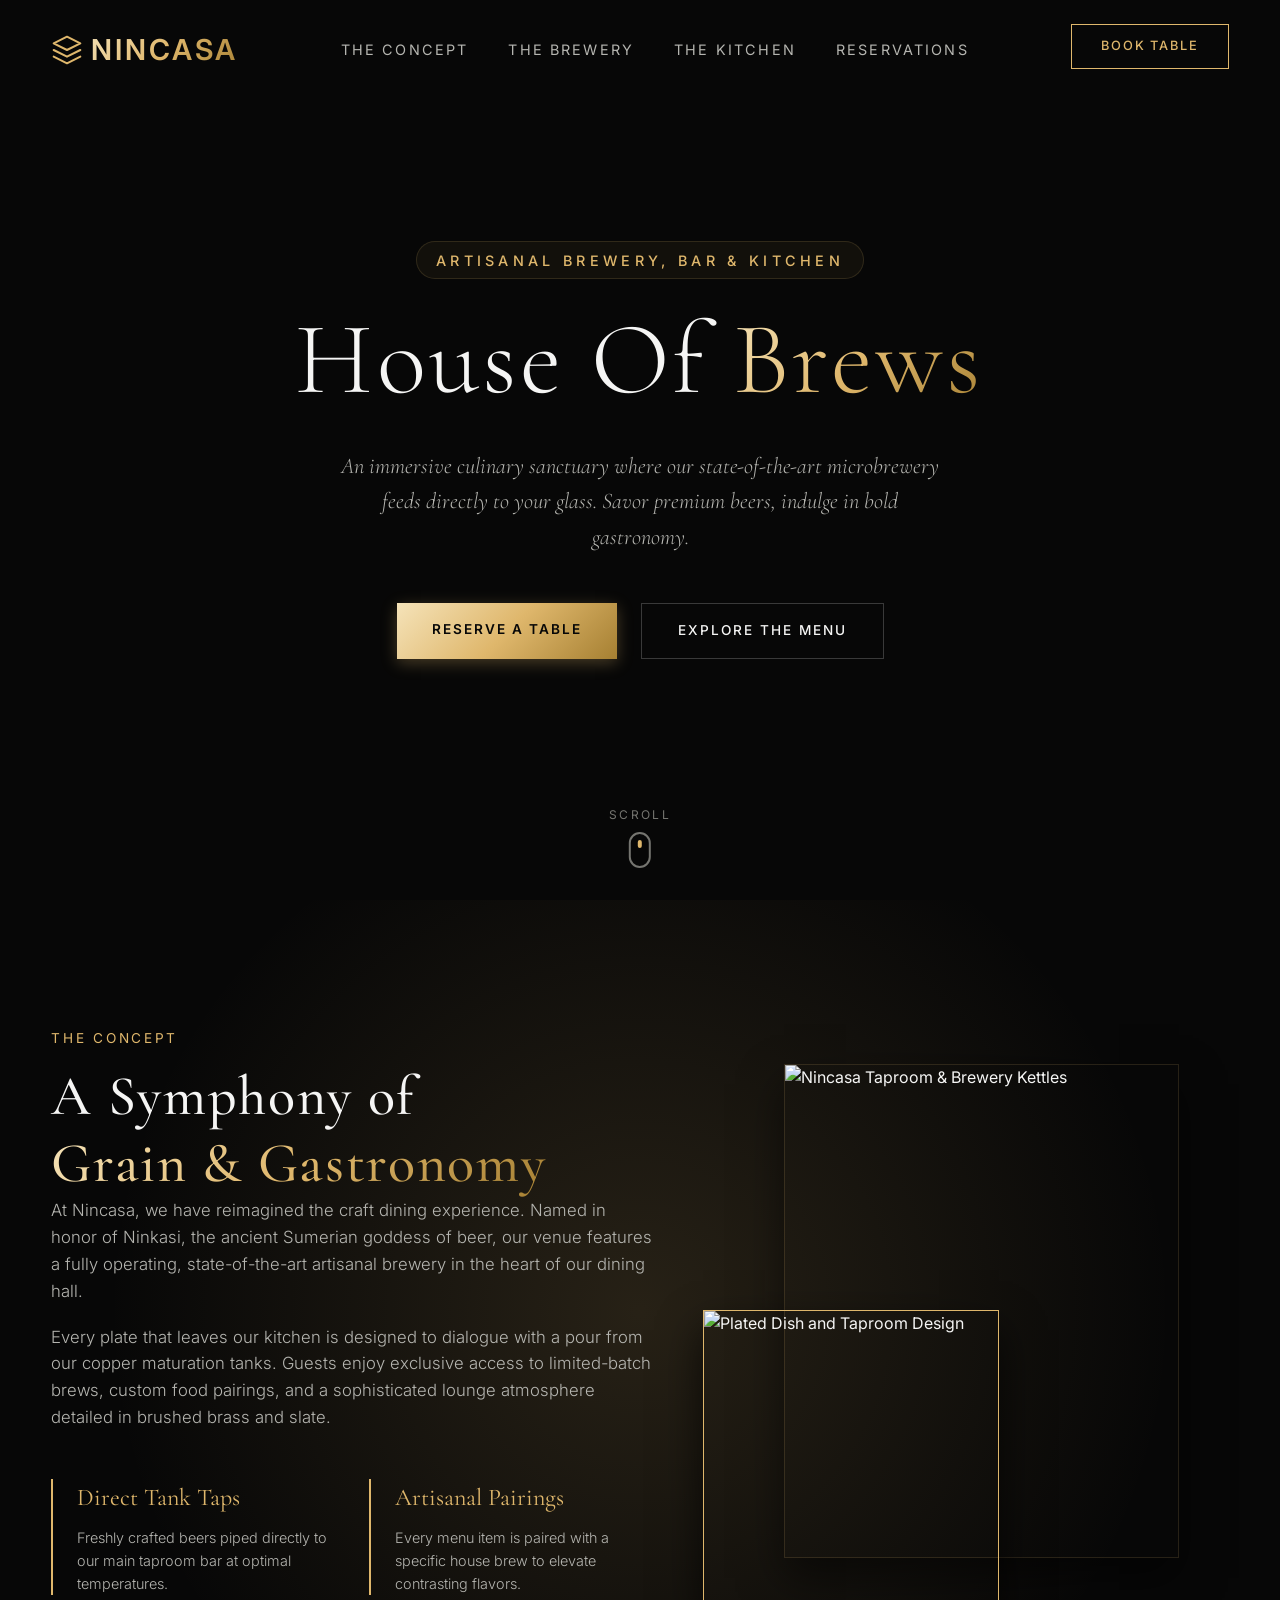
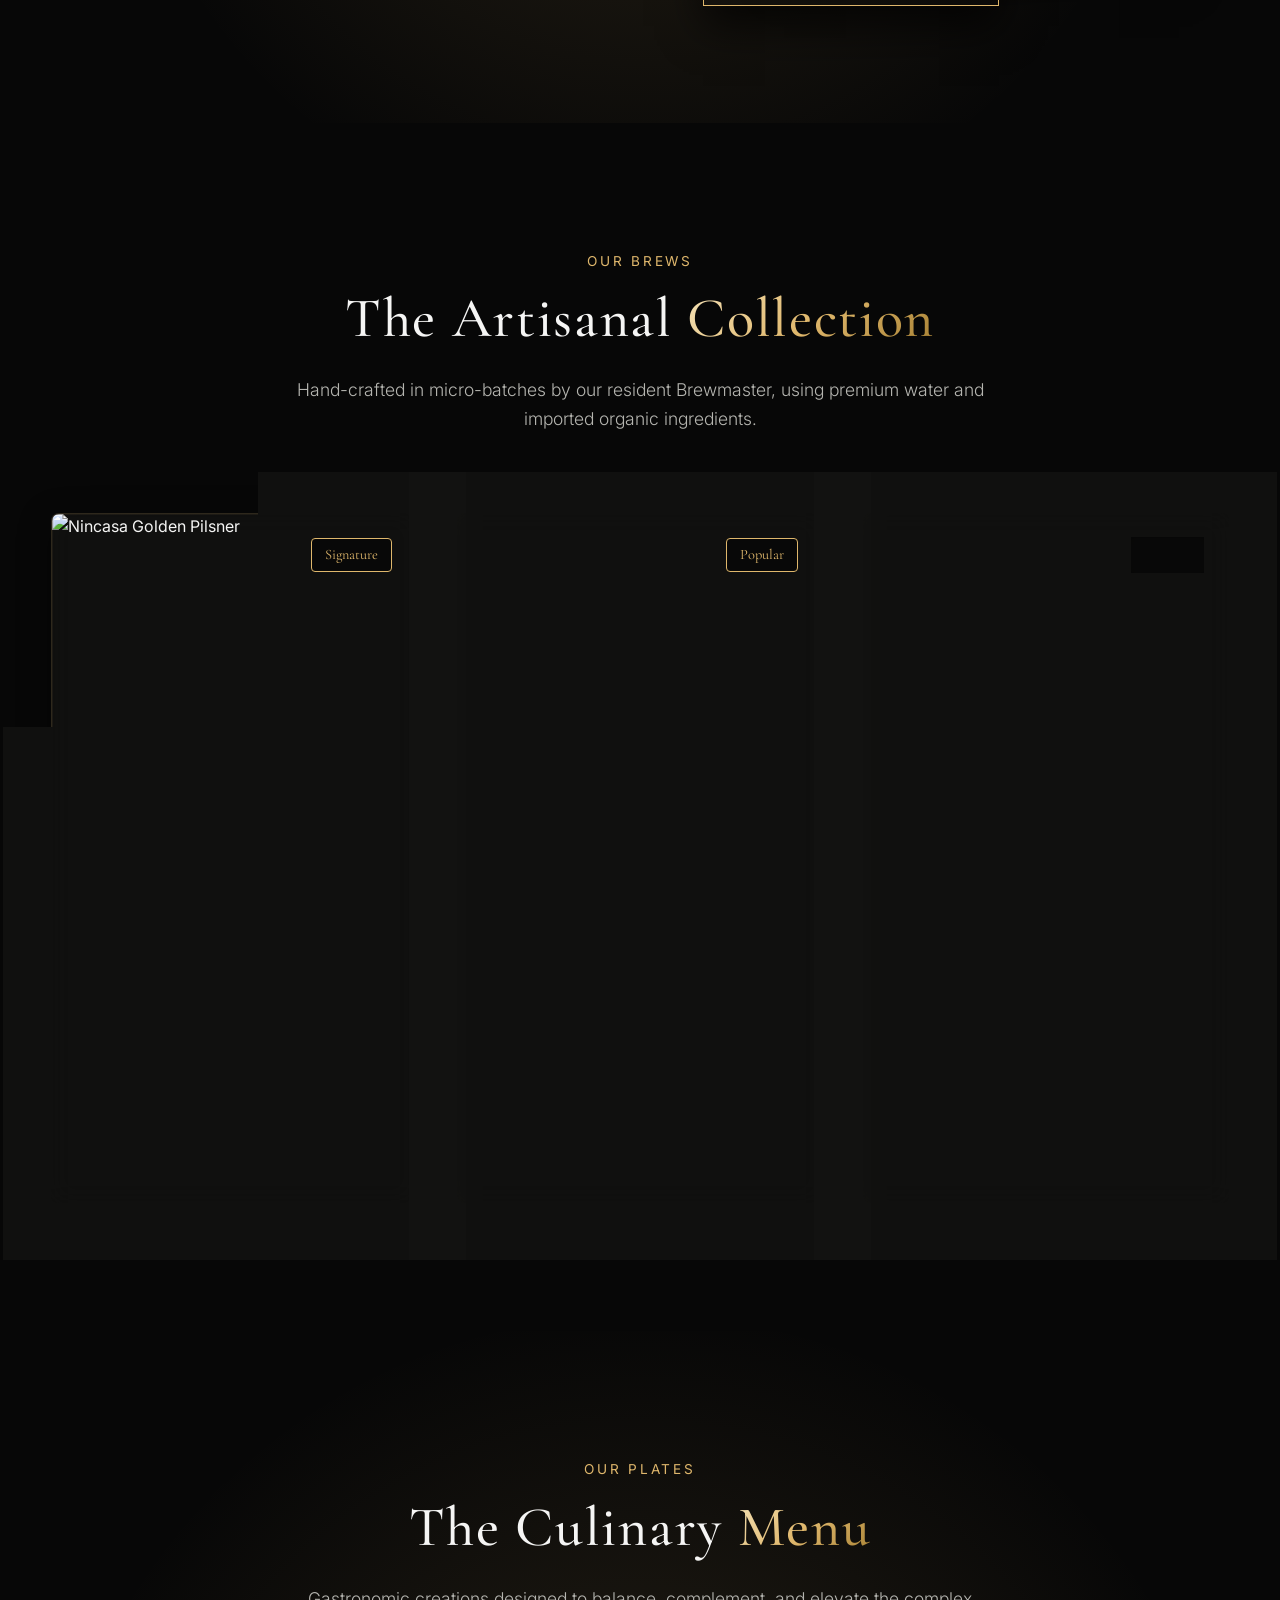
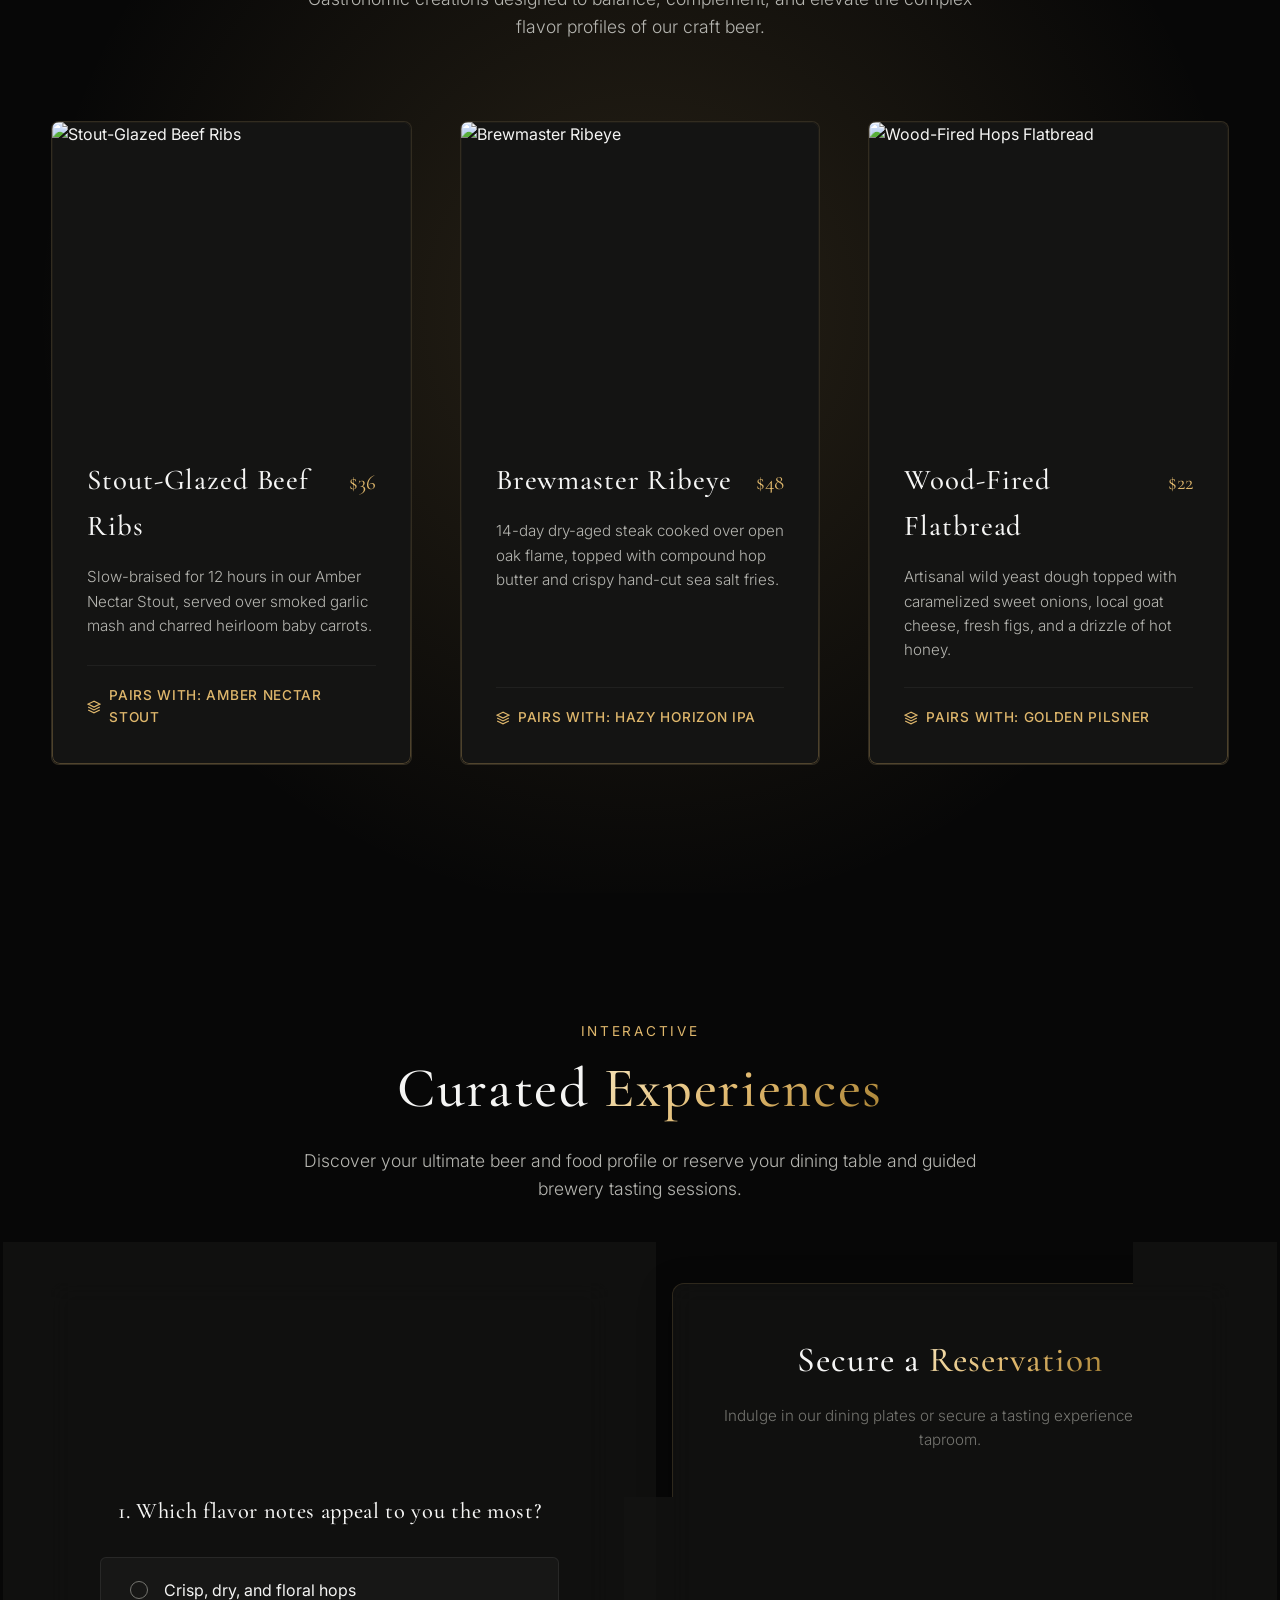
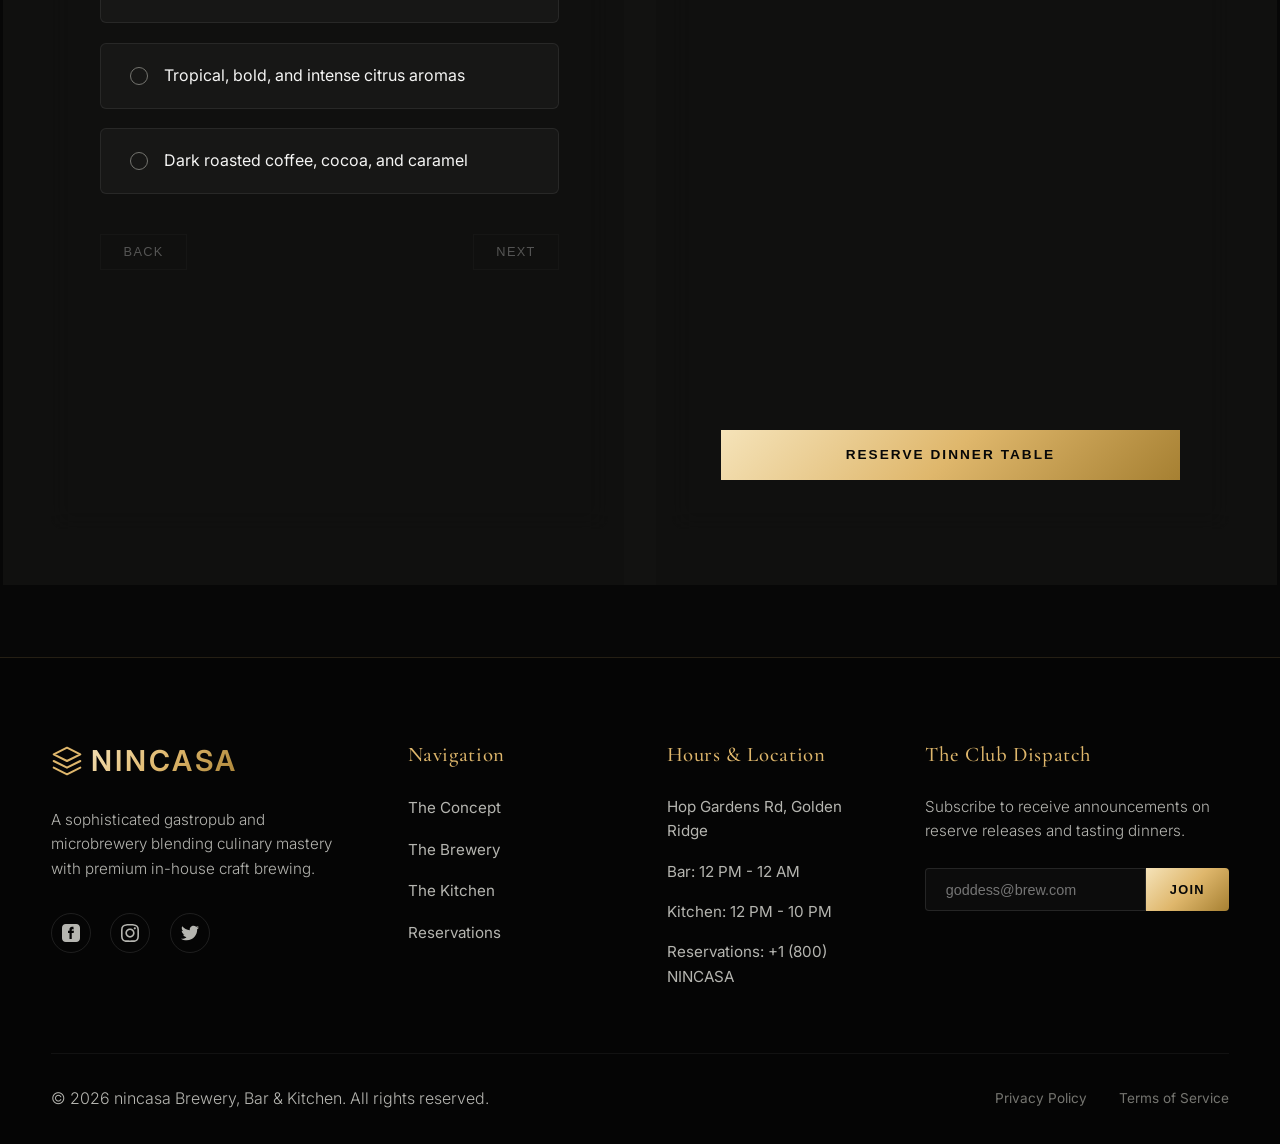
==== index.html @ cda1714d "1st commit 1" ====
<!DOCTYPE html>
<html lang="en">
<head>
  <meta charset="UTF-8">
  <meta name="viewport" content="width=device-width, initial-scale=1.0">
  <title>nincasa | Artisanal Brewery, Bar & Kitchen</title>
  <meta name="description" content="Experience nincasa - an exquisite fusion of high-end culinary arts and in-house craft brewing. Savor gourmet plates paired with legendary liquid gold.">
  <link rel="stylesheet" href="style.css">
</head>
<body>

  <!-- Navigation Bar -->
  <nav class="navbar" id="navbar">
    <div class="logo">
      <svg class="logo-icon" viewBox="0 0 24 24" stroke-width="1.5" stroke-linecap="round" stroke-linejoin="round">
        <path d="M12 2L2 7l10 5 10-5-10-5zM2 17l10 5 10-5M2 12l10 5 10-5"/>
      </svg>
      <span class="logo-text gold-text">nincasa</span>
    </div>
    
    <ul class="nav-links" id="nav-links">
      <li><a href="#about">The Concept</a></li>
      <li><a href="#brewery">The Brewery</a></li>
      <li><a href="#kitchen">The Kitchen</a></li>
      <li><a href="#experience">Reservations</a></li>
      <li class="nav-cta-mobile" style="display: none;">
        <a href="#experience" class="nav-cta">Book Table</a>
      </li>
    </ul>

    <div class="nav-cta-container">
      <a href="#experience" class="nav-cta">Book Table</a>
    </div>

    <button class="hamburger" id="hamburger" aria-label="Toggle menu">
      <span></span>
      <span></span>
      <span></span>
    </button>
  </nav>

  <!-- Hero Section -->
  <header class="hero">
    <div class="hero-bg"></div>
    <div class="hero-content">
      <span class="hero-badge reveal">Artisanal Brewery, Bar & Kitchen</span>
      <h1 class="hero-title reveal reveal-delay-1">House of <span class="gold-text">Brews</span></h1>
      <p class="hero-subtitle reveal reveal-delay-2">An immersive culinary sanctuary where our state-of-the-art microbrewery feeds directly to your glass. Savor premium beers, indulge in bold gastronomy.</p>
      <div class="hero-btn-container reveal reveal-delay-3">
        <a href="#experience" class="btn-primary">Reserve a Table</a>
        <a href="#kitchen" class="btn-secondary">Explore The Menu</a>
      </div>
    </div>
    <div class="scroll-indicator">
      <span>Scroll</span>
      <div class="scroll-mouse">
        <div class="scroll-wheel"></div>
      </div>
    </div>
  </header>

  <!-- Concept / About Section -->
  <section id="about" class="about">
    <div class="section-bg-gradient"></div>
    <div class="container">
      <div class="about-grid">
        <div class="about-content reveal">
          <span class="section-subtitle">The Concept</span>
          <h2 class="section-title">A Symphony of <span class="gold-text">Grain & Gastronomy</span></h2>
          <div class="about-text">
            <p>At Nincasa, we have reimagined the craft dining experience. Named in honor of Ninkasi, the ancient Sumerian goddess of beer, our venue features a fully operating, state-of-the-art artisanal brewery in the heart of our dining hall.</p>
            <p>Every plate that leaves our kitchen is designed to dialogue with a pour from our copper maturation tanks. Guests enjoy exclusive access to limited-batch brews, custom food pairings, and a sophisticated lounge atmosphere detailed in brushed brass and slate.</p>
          </div>
          <div class="about-highlights">
            <div class="highlight-item">
              <div class="highlight-title">Direct Tank Taps</div>
              <p class="highlight-desc">Freshly crafted beers piped directly to our main taproom bar at optimal temperatures.</p>
            </div>
            <div class="highlight-item">
              <div class="highlight-title">Artisanal Pairings</div>
              <p class="highlight-desc">Every menu item is paired with a specific house brew to elevate contrasting flavors.</p>
            </div>
          </div>
        </div>
        <div class="about-images reveal reveal-delay-2">
          <div class="about-img-wrapper">
            <img src="assets/hero_brewery.png" alt="Nincasa Taproom & Brewery Kettles">
          </div>
          <div class="about-img-secondary">
            <img src="https://images.unsplash.com/photo-1555658636-6e4a36218be7?auto=format&fit=crop&w=600&q=80" alt="Plated Dish and Taproom Design">
          </div>
        </div>
      </div>
    </div>
  </section>

  <!-- Brewery / Beer Collection Section -->
  <section id="brewery" class="brewery">
    <div class="container">
      <div class="section-header reveal">
        <span class="section-subtitle">Our Brews</span>
        <h2 class="section-title">The Artisanal <span class="gold-text">Collection</span></h2>
        <p>Hand-crafted in micro-batches by our resident Brewmaster, using premium water and imported organic ingredients.</p>
      </div>

      <div class="brewery-grid">
        <!-- Beer 1 -->
        <div class="beer-card glass-panel reveal">
          <div class="beer-img-container">
            <img src="https://images.unsplash.com/photo-1567696911980-2eed69a4604d?auto=format&fit=crop&w=600&q=80" alt="Nincasa Golden Pilsner">
            <span class="beer-badge">Signature</span>
          </div>
          <div class="beer-info">
            <div class="beer-meta">
              <span>Lager / Crisp</span>
            </div>
            <h3 class="beer-title">Golden Pilsner</h3>
            <p>A crisp, double-lagered pilsner with subtle floral notes, high-quality Saaz hops, and a clean, refreshing golden finish.</p>
            <div class="beer-specs">
              <div class="beer-spec-item">ABV: <span>4.8%</span></div>
              <div class="beer-spec-item">IBU: <span>18</span></div>
            </div>
          </div>
        </div>

        <!-- Beer 2 -->
        <div class="beer-card glass-panel reveal reveal-delay-1">
          <div class="beer-img-container">
            <img src="assets/craft_beer.png" alt="Hazy Horizon IPA">
            <span class="beer-badge">Popular</span>
          </div>
          <div class="beer-info">
            <div class="beer-meta">
              <span>IPA / Citrusy</span>
            </div>
            <h3 class="beer-title">Hazy Horizon IPA</h3>
            <p>A vibrant, unfiltered IPA double-dry hopped with Citra and Mosaic, offering intense citrus aromas and a soft tropical fruit profile.</p>
            <div class="beer-specs">
              <div class="beer-spec-item">ABV: <span>7.0%</span></div>
              <div class="beer-spec-item">IBU: <span>55</span></div>
            </div>
          </div>
        </div>

        <!-- Beer 3 -->
        <div class="beer-card glass-panel reveal reveal-delay-2">
          <div class="beer-img-container">
            <img src="https://images.unsplash.com/photo-1608270176050-1b775821163d?auto=format&fit=crop&w=600&q=80" alt="Amber Stout">
            <span class="beer-badge">Limited</span>
          </div>
          <div class="beer-info">
            <div class="beer-meta">
              <span>Stout / Bold</span>
            </div>
            <h3 class="beer-title">Amber Nectar Stout</h3>
            <p>A velvety stout brewed with chocolate malts, freshly roasted espresso beans, and finished with a subtle hint of caramel sweetness.</p>
            <div class="beer-specs">
              <div class="beer-spec-item">ABV: <span>6.2%</span></div>
              <div class="beer-spec-item">IBU: <span>35</span></div>
            </div>
          </div>
        </div>
      </div>
    </div>
  </section>

  <!-- Kitchen / Food Menu Section -->
  <section id="kitchen" class="kitchen">
    <div class="section-bg-gradient"></div>
    <div class="container">
      <div class="section-header reveal">
        <span class="section-subtitle">Our Plates</span>
        <h2 class="section-title">The Culinary <span class="gold-text">Menu</span></h2>
        <p>Gastronomic creations designed to balance, complement, and elevate the complex flavor profiles of our craft beer.</p>
      </div>

      <div class="menu-showcase">
        <!-- Item 1 -->
        <div class="menu-item-card reveal">
          <div class="menu-item-img">
            <img src="https://images.unsplash.com/photo-1544025162-d76694265947?auto=format&fit=crop&w=800&q=80" alt="Stout-Glazed Beef Ribs">
          </div>
          <div class="menu-item-content">
            <div class="menu-item-header">
              <h3 class="menu-item-title">Stout-Glazed Beef Ribs</h3>
              <span class="menu-item-price">$36</span>
            </div>
            <p class="menu-item-desc">Slow-braised for 12 hours in our Amber Nectar Stout, served over smoked garlic mash and charred heirloom baby carrots.</p>
            <div class="menu-item-pairing">
              <svg width="14" height="14" viewBox="0 0 24 24" stroke="currentColor" stroke-width="2"><path d="M12 2L2 7l10 5 10-5-10-5zM2 17l10 5 10-5M2 12l10 5 10-5"/></svg>
              Pairs with: Amber Nectar Stout
            </div>
          </div>
        </div>

        <!-- Item 2 -->
        <div class="menu-item-card reveal reveal-delay-1">
          <div class="menu-item-img">
            <img src="https://images.unsplash.com/photo-1543353071-10c8ba85a904?auto=format&fit=crop&w=800&q=80" alt="Brewmaster Ribeye">
          </div>
          <div class="menu-item-content">
            <div class="menu-item-header">
              <h3 class="menu-item-title">Brewmaster Ribeye</h3>
              <span class="menu-item-price">$48</span>
            </div>
            <p class="menu-item-desc">14-day dry-aged steak cooked over open oak flame, topped with compound hop butter and crispy hand-cut sea salt fries.</p>
            <div class="menu-item-pairing">
              <svg width="14" height="14" viewBox="0 0 24 24" stroke="currentColor" stroke-width="2"><path d="M12 2L2 7l10 5 10-5-10-5zM2 17l10 5 10-5M2 12l10 5 10-5"/></svg>
              Pairs with: Hazy Horizon IPA
            </div>
          </div>
        </div>

        <!-- Item 3 -->
        <div class="menu-item-card reveal reveal-delay-2">
          <div class="menu-item-img">
            <img src="https://images.unsplash.com/photo-1513104890138-7c749659a591?auto=format&fit=crop&w=800&q=80" alt="Wood-Fired Hops Flatbread">
          </div>
          <div class="menu-item-content">
            <div class="menu-item-header">
              <h3 class="menu-item-title">Wood-Fired Flatbread</h3>
              <span class="menu-item-price">$22</span>
            </div>
            <p class="menu-item-desc">Artisanal wild yeast dough topped with caramelized sweet onions, local goat cheese, fresh figs, and a drizzle of hot honey.</p>
            <div class="menu-item-pairing">
              <svg width="14" height="14" viewBox="0 0 24 24" stroke="currentColor" stroke-width="2"><path d="M12 2L2 7l10 5 10-5-10-5zM2 17l10 5 10-5M2 12l10 5 10-5"/></svg>
              Pairs with: Golden Pilsner
            </div>
          </div>
        </div>
      </div>
    </div>
  </section>

  <!-- Interactive Experience (Beer Matcher & Reservations) -->
  <section id="experience" class="experience">
    <div class="container">
      <div class="section-header reveal">
        <span class="section-subtitle">Interactive</span>
        <h2 class="section-title">Curated <span class="gold-text">Experiences</span></h2>
        <p>Discover your ultimate beer and food profile or reserve your dining table and guided brewery tasting sessions.</p>
      </div>

      <div class="experience-layout">
        <!-- Interactive Craft Beer Matcher -->
        <div class="quiz-container glass-panel reveal">
          <h3 class="quiz-title">Craft Brew <span class="gold-text">Matcher</span></h3>
          <p class="quiz-subtitle">Answer 3 simple questions to discover your custom Nincasa brew and dish profile.</p>

          <!-- Step 1 -->
          <div class="quiz-step active" data-step="1">
            <h4 class="quiz-question">1. Which flavor notes appeal to you the most?</h4>
            <div class="quiz-options">
              <div class="quiz-option" data-value="crisp">
                <div class="quiz-circle"></div>
                <span>Crisp, dry, and floral hops</span>
              </div>
              <div class="quiz-option" data-value="citrusy">
                <div class="quiz-circle"></div>
                <span>Tropical, bold, and intense citrus aromas</span>
              </div>
              <div class="quiz-option" data-value="bold">
                <div class="quiz-circle"></div>
                <span>Dark roasted coffee, cocoa, and caramel</span>
              </div>
            </div>
          </div>

          <!-- Step 2 -->
          <div class="quiz-step" data-step="2">
            <h4 class="quiz-question">2. What is your preference on beer strength (ABV)?</h4>
            <div class="quiz-options">
              <div class="quiz-option" data-value="light">
                <div class="quiz-circle"></div>
                <span>Light & Sessionable (under 5.0%)</span>
              </div>
              <div class="quiz-option" data-value="medium">
                <div class="quiz-circle"></div>
                <span>Balanced & Moderate (5.0% - 6.5%)</span>
              </div>
              <div class="quiz-option" data-value="heavy">
                <div class="quiz-circle"></div>
                <span>Robust & Complex (above 6.5%)</span>
              </div>
            </div>
          </div>

          <!-- Step 3 -->
          <div class="quiz-step" data-step="3">
            <h4 class="quiz-question">3. How do you describe your perfect evening out?</h4>
            <div class="quiz-options">
              <div class="quiz-option" data-value="relaxing">
                <div class="quiz-circle"></div>
                <span>Unwinding on an open courtyard garden terrace</span>
              </div>
              <div class="quiz-option" data-value="lively">
                <div class="quiz-circle"></div>
                <span>Socializing in a energetic taproom with pairings</span>
              </div>
              <div class="quiz-option" data-value="cozy">
                <div class="quiz-circle"></div>
                <span>A warm, candlelit sit-down multi-course dinner</span>
              </div>
            </div>
          </div>

          <!-- Result Screen -->
          <div class="quiz-result" id="quiz-result">
            <h4 class="quiz-question">Your Crafted Match is:</h4>
            <div class="beer-recommender">
              <h5 class="recommended-beer-name" id="match-name">Golden Pilsner</h5>
              <p class="recommended-beer-desc" id="match-desc">Your taste buds align with clean, crisp, and refreshing profiles. The Golden Pilsner is your ideal beverage for unwinding.</p>
              <button class="btn-secondary" id="btn-reset-quiz">Retake Matcher</button>
            </div>
          </div>

          <!-- Quiz Footer Navigation -->
          <div class="quiz-footer" id="quiz-footer">
            <button class="btn-quiz-nav" id="btn-prev" disabled>Back</button>
            <div class="quiz-progress" id="quiz-progress">Step 1 of 3</div>
            <button class="btn-quiz-nav" id="btn-next">Next</button>
          </div>
        </div>

        <!-- Booking Form Container -->
        <div class="booking-container glass-panel reveal reveal-delay-1">
          <h3 class="booking-title">Secure a <span class="gold-text">Reservation</span></h3>
          <p class="booking-subtitle">Indulge in our dining plates or secure a tasting experience in our taproom.</p>

          <div class="booking-tabs">
            <button class="booking-tab active" data-target="pane-dining">Dining Table</button>
            <button class="booking-tab" data-target="pane-events">Tasting Event</button>
          </div>

          <!-- Table Booking Form -->
          <form id="pane-dining" class="booking-form-pane active">
            <div class="form-group">
              <label for="dining-name">Full Name</label>
              <input type="text" id="dining-name" required placeholder="Alexander Mercer">
            </div>
            <div class="form-group">
              <label for="dining-email">Email Address</label>
              <input type="email" id="dining-email" required placeholder="alex@mercer.com">
            </div>
            <div class="form-group-grid">
              <div class="form-group">
                <label for="dining-zone">Dining Zone</label>
                <select id="dining-zone" required>
                  <option value="main">Main Dining Room</option>
                  <option value="taproom">Brewery Taproom Hall</option>
                  <option value="patio">Courtyard Hops Garden</option>
                  <option value="chefs-counter">Chef's Table Counter</option>
                </select>
              </div>
              <div class="form-group">
                <label for="dining-guests">Guests</label>
                <select id="dining-guests" required>
                  <option value="1">1 Person</option>
                  <option value="2" selected>2 People</option>
                  <option value="4">4 People</option>
                  <option value="6">6 People</option>
                </select>
              </div>
            </div>
            <div class="form-group-grid">
              <div class="form-group">
                <label for="dining-date">Date</label>
                <input type="date" id="dining-date" required>
              </div>
              <div class="form-group">
                <label for="dining-time">Time</label>
                <select id="dining-time" required>
                  <option value="17:00">5:00 PM</option>
                  <option value="18:30">6:30 PM</option>
                  <option value="20:00">8:00 PM</option>
                  <option value="21:30">9:30 PM</option>
                </select>
              </div>
            </div>
            <button type="submit" class="booking-btn">Reserve Dinner Table</button>
          </form>

          <!-- Tasting Event Booking Form -->
          <form id="pane-events" class="booking-form-pane">
            <div class="form-group">
              <label for="event-name">Full Name</label>
              <input type="text" id="event-name" required placeholder="Alexander Mercer">
            </div>
            <div class="form-group">
              <label for="event-email">Email Address</label>
              <input type="email" id="event-email" required placeholder="alex@mercer.com">
            </div>
            <div class="form-group-grid">
              <div class="form-group">
                <label for="event-type">Tasting Type</label>
                <select id="event-type" required>
                  <option value="flight">Brewmaster Tasting Flight (5 beers)</option>
                  <option value="vip">Full Brewery Tour & Dinner Pairings</option>
                  <option value="masterclass">Beer Sommelier Masterclass</option>
                </select>
              </div>
              <div class="form-group">
                <label for="event-guests">Guests</label>
                <select id="event-guests" required>
                  <option value="1">1 Person</option>
                  <option value="2" selected>2 People</option>
                  <option value="4">4 People</option>
                  <option value="8">8+ People</option>
                </select>
              </div>
            </div>
            <div class="form-group-grid">
              <div class="form-group">
                <label for="event-date">Date</label>
                <input type="date" id="event-date" required>
              </div>
              <div class="form-group">
                <label for="event-time">Time Slot</label>
                <select id="event-time" required>
                  <option value="16:00">4:00 PM</option>
                  <option value="18:00">6:00 PM</option>
                  <option value="20:00">8:00 PM</option>
                </select>
              </div>
            </div>
            <button type="submit" class="booking-btn">Book Tasting Experience</button>
          </form>

          <!-- Success Alert -->
          <div class="booking-status" id="booking-status">
            Reservation request submitted. A Nincasa host will email your confirmation shortly.
          </div>
        </div>
      </div>
    </div>
  </section>

  <!-- Footer -->
  <footer>
    <div class="footer-grid">
      <div class="footer-brand">
        <div class="logo">
          <svg class="logo-icon" viewBox="0 0 24 24" stroke-width="1.5" stroke-linecap="round" stroke-linejoin="round">
            <path d="M12 2L2 7l10 5 10-5-10-5zM2 17l10 5 10-5M2 12l10 5 10-5"/>
          </svg>
          <span class="logo-text gold-text">nincasa</span>
        </div>
        <p>A sophisticated gastropub and microbrewery blending culinary mastery with premium in-house craft brewing.</p>
        <div class="footer-socials">
          <a href="#" class="social-icon" aria-label="Facebook">
            <svg viewBox="0 0 24 24"><path d="M19 0h-14c-2.761 0-5 2.239-5 5v14c0 2.761 2.239 5 5 5h14c2.762 0 5-2.239 5-5v-14c0-2.761-2.238-5-5-5zm-3 7h-1.924c-.615 0-1.076.252-1.076.885v1.115h3l-.5 3h-2.5v8h-3v-8h-2v-3h2v-2.084c0-2.24 1.358-3.416 3.322-3.416.941 0 1.75.07 1.985.1v2.1z"/></svg>
          </a>
          <a href="#" class="social-icon" aria-label="Instagram">
            <svg viewBox="0 0 24 24"><path d="M12 2.163c3.204 0 3.584.012 4.85.07 3.252.148 4.771 1.691 4.919 4.919.058 1.265.069 1.645.069 4.849 0 3.205-.012 3.584-.069 4.849-.149 3.225-1.664 4.771-4.919 4.919-1.266.058-1.644.07-4.85.07-3.204 0-3.584-.012-4.849-.07-3.26-.149-4.771-1.699-4.919-4.92-.058-1.265-.07-1.644-.07-4.849 0-3.204.013-3.583.07-4.849.149-3.227 1.664-4.771 4.919-4.919 1.266-.057 1.645-.069 4.849-.069zm0-2c-3.259 0-3.667.014-4.947.072-4.358.2-6.78 2.618-6.98 6.98-.059 1.281-.073 1.689-.073 4.948 0 3.259.014 3.668.072 4.948.2 4.358 2.618 6.78 6.98 6.98 1.281.058 1.689.072 4.948.072 3.259 0 3.668-.014 4.948-.072 4.354-.2 6.782-2.618 6.979-6.98.059-1.28.073-1.689.073-4.948 0-3.259-.014-3.667-.072-4.947-.196-4.354-2.617-6.78-6.979-6.98-1.281-.059-1.69-.073-4.949-.073zm0 5.838c-3.403 0-6.162 2.759-6.162 6.162s2.759 6.163 6.162 6.163 6.162-2.759 6.162-6.163c0-3.403-2.759-6.162-6.162-6.162zm0 10.162c-2.209 0-4-1.79-4-4 0-2.209 1.791-4 4-4s4 1.791 4 4c0 2.21-1.791 4-4 4zm6.406-11.845c-.796 0-1.441.645-1.441 1.44s.645 1.44 1.441 1.44c.795 0 1.439-.645 1.439-1.44s-.644-1.44-1.439-1.44z"/></svg>
          </a>
          <a href="#" class="social-icon" aria-label="Twitter">
            <svg viewBox="0 0 24 24"><path d="M24 4.557c-.883.392-1.832.656-2.828.775 1.017-.609 1.798-1.574 2.165-2.724-.951.564-2.005.974-3.127 1.195-.897-.957-2.178-1.555-3.594-1.555-3.179 0-5.515 2.966-4.797 6.045-4.091-.205-7.719-2.165-10.148-5.144-1.29 2.213-.669 5.108 1.523 6.574-.806-.026-1.566-.247-2.229-.616-.054 2.281 1.581 4.415 3.949 4.89-.693.188-1.452.232-2.224.084.626 1.956 2.444 3.379 4.6 3.419-2.07 1.623-4.678 2.348-7.29 2.04 2.179 1.397 4.768 2.212 7.548 2.212 9.142 0 14.307-7.721 13.995-14.646.962-.695 1.797-1.562 2.457-2.549z"/></svg>
          </a>
        </div>
      </div>

      <div class="footer-links-col">
        <h4>Navigation</h4>
        <ul>
          <li><a href="#about">The Concept</a></li>
          <li><a href="#brewery">The Brewery</a></li>
          <li><a href="#kitchen">The Kitchen</a></li>
          <li><a href="#experience">Reservations</a></li>
        </ul>
      </div>

      <div class="footer-links-col">
        <h4>Hours & Location</h4>
        <ul>
          <li style="color: var(--text-secondary); font-size: 0.95rem;">Hop Gardens Rd, Golden Ridge</li>
          <li style="color: var(--text-secondary); font-size: 0.95rem;">Bar: 12 PM - 12 AM</li>
          <li style="color: var(--text-secondary); font-size: 0.95rem;">Kitchen: 12 PM - 10 PM</li>
          <li style="color: var(--text-secondary); font-size: 0.95rem;">Reservations: +1 (800) NINCASA</li>
        </ul>
      </div>

      <div class="footer-newsletter">
        <h4>The Club Dispatch</h4>
        <p>Subscribe to receive announcements on reserve releases and tasting dinners.</p>
        <form class="newsletter-form" id="newsletter-form" onsubmit="event.preventDefault(); alert('Thank you for subscribing!'); this.reset();">
          <input type="email" placeholder="goddess@brew.com" required>
          <button type="submit" class="newsletter-btn">Join</button>
        </form>
      </div>
    </div>

    <div class="footer-bottom">
      <p>&copy; 2026 nincasa Brewery, Bar & Kitchen. All rights reserved.</p>
      <div class="footer-bottom-links">
        <a href="#">Privacy Policy</a>
        <a href="#">Terms of Service</a>
      </div>
    </div>
  </footer>

  <script src="script.js"></script>
</body>
</html>
---- style.css ----
@import url('https://fonts.googleapis.com/css2?family=Cormorant+Garamond:ital,wght@0,300;0,400;0,600;0,700;1,400&family=Inter:wght@300;400;500;600;700&display=swap');

:root {
  /* Color Palette */
  --bg-pure: #070707;
  --bg-primary: #0d0d0c;
  --bg-secondary: #141413;
  --bg-elevated: #1e1e1c;
  --bg-glass: rgba(20, 20, 19, 0.7);
  --border-glass: rgba(223, 183, 108, 0.15);
  
  --gold-primary: #dfb76c;
  --gold-light: #f5e3b9;
  --gold-dark: #a68032;
  --gold-gradient: linear-gradient(135deg, #f5e3b9 0%, #dfb76c 50%, #a68032 100%);
  --gold-radial: radial-gradient(circle, rgba(223, 183, 108, 0.15) 0%, rgba(0, 0, 0, 0) 70%);
  
  --text-primary: #f5f5f4;
  --text-secondary: #b5b5b0;
  --text-muted: #757570;
  
  /* Fonts */
  --font-serif: 'Cormorant Garamond', Georgia, serif;
  --font-sans: 'Inter', sans-serif;
  
  /* Transitions */
  --transition-smooth: all 0.5s cubic-bezier(0.25, 1, 0.5, 1);
  --transition-fast: all 0.2s ease-in-out;
}

/* Global Reset & Base Styles */
*, *::before, *::after {
  box-sizing: border-box;
  margin: 0;
  padding: 0;
}

html {
  scroll-behavior: smooth;
  background-color: var(--bg-pure);
  color: var(--text-primary);
  font-family: var(--font-sans);
  overflow-x: hidden;
  font-size: 16px;
}

body {
  min-height: 100vh;
  line-height: 1.6;
}

/* Custom Scrollbar */
::-webkit-scrollbar {
  width: 8px;
}
::-webkit-scrollbar-track {
  background: var(--bg-pure);
}
::-webkit-scrollbar-thumb {
  background: var(--gold-dark);
  border-radius: 4px;
}
::-webkit-scrollbar-thumb:hover {
  background: var(--gold-primary);
}

/* Typography styling */
h1, h2, h3, h4, .serif-font {
  font-family: var(--font-serif);
  font-weight: 500;
  letter-spacing: 0.03em;
}

p {
  color: var(--text-secondary);
  font-weight: 300;
  font-size: 1rem;
}

a {
  text-decoration: none;
  color: inherit;
  transition: var(--transition-fast);
}

/* Gold Gradient Text */
.gold-text {
  background: var(--gold-gradient);
  -webkit-background-clip: text;
  -webkit-text-fill-color: transparent;
  display: inline-block;
}

/* Glassmorphic Utilities */
.glass-panel {
  background: var(--bg-glass);
  backdrop-filter: blur(12px);
  -webkit-backdrop-filter: blur(12px);
  border: 1px solid var(--border-glass);
  box-shadow: 0 8px 32px 0 rgba(0, 0, 0, 0.37);
}

/* Sticky Navigation */
.navbar {
  position: fixed;
  top: 0;
  left: 0;
  width: 100%;
  z-index: 1000;
  padding: 1.5rem 4%;
  display: flex;
  justify-content: space-between;
  align-items: center;
  transition: var(--transition-smooth);
  border-bottom: 1px solid transparent;
}

.navbar.scrolled {
  padding: 1rem 4%;
  background: rgba(7, 7, 7, 0.85);
  backdrop-filter: blur(20px);
  -webkit-backdrop-filter: blur(20px);
  border-bottom: 1px solid var(--border-glass);
}

.logo {
  display: flex;
  align-items: center;
  gap: 0.5rem;
}

.logo-icon {
  width: 32px;
  height: 32px;
  stroke: var(--gold-primary);
  fill: none;
}

.logo-text {
  font-size: 1.8rem;
  font-weight: 600;
  letter-spacing: 0.1em;
  text-transform: uppercase;
}

.nav-links {
  display: flex;
  list-style: none;
  gap: 2.5rem;
}

.nav-links a {
  font-size: 0.9rem;
  text-transform: uppercase;
  letter-spacing: 0.15em;
  font-weight: 400;
  position: relative;
  padding: 0.5rem 0;
  color: var(--text-secondary);
}

.nav-links a::after {
  content: '';
  position: absolute;
  bottom: 0;
  left: 50%;
  width: 0;
  height: 1px;
  background: var(--gold-gradient);
  transition: var(--transition-smooth);
  transform: translateX(-50%);
}

.nav-links a:hover {
  color: var(--text-primary);
}

.nav-links a:hover::after {
  width: 100%;
}

.nav-cta {
  display: inline-block;
  padding: 0.7rem 1.8rem;
  border: 1px solid var(--gold-primary);
  background: transparent;
  color: var(--gold-primary);
  text-transform: uppercase;
  font-size: 0.8rem;
  letter-spacing: 0.15em;
  font-weight: 500;
  transition: var(--transition-smooth);
  cursor: pointer;
  position: relative;
  overflow: hidden;
  z-index: 1;
}

.nav-cta::before {
  content: '';
  position: absolute;
  top: 0;
  left: 0;
  width: 0%;
  height: 100%;
  background: var(--gold-gradient);
  transition: var(--transition-smooth);
  z-index: -1;
}

.nav-cta:hover {
  color: var(--bg-pure);
  box-shadow: 0 0 15px rgba(223, 183, 108, 0.4);
}

.nav-cta:hover::before {
  width: 100%;
}

/* Mobile Navigation Hamburger Menu */
.hamburger {
  display: none;
  cursor: pointer;
  background: none;
  border: none;
}

.hamburger span {
  display: block;
  width: 25px;
  height: 2px;
  background-color: var(--text-primary);
  margin: 5px 0;
  transition: var(--transition-fast);
}

.hamburger.active span:nth-child(1) {
  transform: rotate(45deg) translate(5px, 5px);
}
.hamburger.active span:nth-child(2) {
  opacity: 0;
}
.hamburger.active span:nth-child(3) {
  transform: rotate(-45deg) translate(5px, -6px);
}

/* Hero Section */
.hero {
  position: relative;
  height: 100vh;
  width: 100%;
  display: flex;
  align-items: center;
  justify-content: center;
  text-align: center;
  overflow: hidden;
}

.hero-bg {
  position: absolute;
  top: 0;
  left: 0;
  width: 100%;
  height: 100%;
  background: linear-gradient(180deg, rgba(7, 7, 7, 0.4) 0%, rgba(7, 7, 7, 0.85) 100%), 
              url('assets/hero_brewery.png') center/cover no-repeat;
  z-index: -1;
  transform: scale(1.05);
  animation: zoomBg 20s infinite alternate ease-in-out;
}

@keyframes zoomBg {
  from { transform: scale(1); }
  to { transform: scale(1.08); }
}

.hero-content {
  max-width: 900px;
  padding: 0 2rem;
  z-index: 2;
}

.hero-badge {
  font-size: 0.9rem;
  text-transform: uppercase;
  letter-spacing: 0.3em;
  color: var(--gold-primary);
  margin-bottom: 1.5rem;
  display: inline-block;
  font-weight: 500;
  border: 1px solid var(--border-glass);
  padding: 0.4rem 1.2rem;
  background: rgba(223, 183, 108, 0.05);
  border-radius: 50px;
}

.hero-title {
  font-size: clamp(3rem, 8vw, 6.5rem);
  line-height: 1.1;
  margin-bottom: 2rem;
  text-transform: capitalize;
  font-weight: 300;
}

.hero-subtitle {
  font-size: clamp(1rem, 2.5vw, 1.4rem);
  font-family: var(--font-serif);
  font-style: italic;
  max-width: 600px;
  margin: 0 auto 3rem;
  color: var(--text-secondary);
}

.hero-btn-container {
  display: flex;
  justify-content: center;
  gap: 1.5rem;
  flex-wrap: wrap;
}

.btn-primary {
  padding: 1rem 2.2rem;
  background: var(--gold-gradient);
  color: var(--bg-pure);
  font-weight: 600;
  font-size: 0.85rem;
  text-transform: uppercase;
  letter-spacing: 0.15em;
  transition: var(--transition-smooth);
  box-shadow: 0 4px 15px rgba(223, 183, 108, 0.3);
}

.btn-primary:hover {
  box-shadow: 0 6px 25px rgba(223, 183, 108, 0.6);
  transform: translateY(-2px);
}

.btn-secondary {
  padding: 1rem 2.2rem;
  background: transparent;
  color: var(--text-primary);
  border: 1px solid rgba(255, 255, 255, 0.2);
  font-weight: 500;
  font-size: 0.85rem;
  text-transform: uppercase;
  letter-spacing: 0.15em;
  transition: var(--transition-smooth);
}

.btn-secondary:hover {
  background: rgba(255, 255, 255, 0.05);
  border-color: var(--gold-primary);
  color: var(--gold-primary);
  transform: translateY(-2px);
}

.scroll-indicator {
  position: absolute;
  bottom: 2rem;
  left: 50%;
  transform: translateX(-50%);
  z-index: 2;
  display: flex;
  flex-direction: column;
  align-items: center;
  gap: 0.5rem;
  color: var(--text-muted);
  font-size: 0.75rem;
  letter-spacing: 0.2em;
  text-transform: uppercase;
}

.scroll-mouse {
  width: 22px;
  height: 36px;
  border: 2px solid var(--text-muted);
  border-radius: 12px;
  position: relative;
}

.scroll-wheel {
  width: 4px;
  height: 8px;
  background: var(--gold-primary);
  border-radius: 2px;
  position: absolute;
  top: 6px;
  left: 50%;
  transform: translateX(-50%);
  animation: scrollWheel 1.5s infinite;
}

@keyframes scrollWheel {
  0% { opacity: 1; top: 6px; }
  100% { opacity: 0; top: 18px; }
}

/* Sections Styling */
section {
  padding: 8rem 4%;
  position: relative;
  overflow: hidden;
}

.section-bg-gradient {
  position: absolute;
  top: 0;
  left: 0;
  width: 100%;
  height: 100%;
  background: var(--gold-radial);
  pointer-events: none;
  z-index: 1;
}

.container {
  max-width: 1200px;
  margin: 0 auto;
  position: relative;
  z-index: 2;
}

.section-header {
  text-align: center;
  max-width: 700px;
  margin: 0 auto 5rem;
}

.section-subtitle {
  font-size: 0.85rem;
  text-transform: uppercase;
  color: var(--gold-primary);
  letter-spacing: 0.2em;
  margin-bottom: 0.8rem;
  display: block;
}

.section-title {
  font-size: clamp(2.2rem, 5vw, 3.5rem);
  line-height: 1.2;
}

.section-header p {
  margin-top: 1.5rem;
  font-size: 1.1rem;
}

/* About / Fusion Concept Section */
.about-grid {
  display: grid;
  grid-template-columns: 1.1fr 0.9fr;
  gap: 5rem;
  align-items: center;
}

.about-content h3 {
  font-size: 2.2rem;
  margin-bottom: 1.5rem;
  line-height: 1.3;
}

.about-text {
  margin-bottom: 2rem;
}

.about-text p {
  margin-bottom: 1.2rem;
  font-size: 1.05rem;
}

.about-highlights {
  display: grid;
  grid-template-columns: 1fr 1fr;
  gap: 2rem;
  margin-top: 3rem;
}

.highlight-item {
  border-left: 2px solid var(--gold-primary);
  padding-left: 1.5rem;
}

.highlight-title {
  font-family: var(--font-serif);
  font-size: 1.5rem;
  color: var(--gold-primary);
  margin-bottom: 0.5rem;
}

.highlight-desc {
  font-size: 0.9rem;
}

.about-images {
  position: relative;
  display: flex;
  align-items: center;
  justify-content: center;
}

.about-img-wrapper {
  position: relative;
  width: 80%;
  aspect-ratio: 4/5;
  border: 1px solid var(--border-glass);
  box-shadow: 0 20px 40px rgba(0, 0, 0, 0.5);
  overflow: hidden;
}

.about-img-wrapper img {
  width: 100%;
  height: 100%;
  object-fit: cover;
  transition: var(--transition-smooth);
}

.about-img-wrapper:hover img {
  transform: scale(1.05);
}

.about-img-secondary {
  position: absolute;
  width: 60%;
  aspect-ratio: 1;
  bottom: -3rem;
  left: -2rem;
  border: 1px solid var(--gold-primary);
  box-shadow: 0 20px 40px rgba(0, 0, 0, 0.7);
  overflow: hidden;
  z-index: 2;
}

.about-img-secondary img {
  width: 100%;
  height: 100%;
  object-fit: cover;
  transition: var(--transition-smooth);
}

.about-img-secondary:hover img {
  transform: scale(1.05);
}

/* Brewery & Craft Beer Cards Section */
.brewery-grid {
  display: grid;
  grid-template-columns: repeat(auto-fit, minmax(320px, 1fr));
  gap: 2.5rem;
}

.beer-card {
  border-radius: 8px;
  overflow: hidden;
  position: relative;
  transition: var(--transition-smooth);
  display: flex;
  flex-direction: column;
}

.beer-img-container {
  height: 380px;
  overflow: hidden;
  position: relative;
  border-bottom: 1px solid var(--border-glass);
}

.beer-img-container img {
  width: 100%;
  height: 100%;
  object-fit: cover;
  transition: var(--transition-smooth);
}

.beer-badge {
  position: absolute;
  top: 1.5rem;
  right: 1.5rem;
  background: rgba(7, 7, 7, 0.8);
  border: 1px solid var(--gold-primary);
  color: var(--gold-primary);
  font-family: var(--font-serif);
  padding: 0.3rem 0.8rem;
  font-size: 0.9rem;
  border-radius: 4px;
  backdrop-filter: blur(4px);
}

.beer-info {
  padding: 2rem;
  flex-grow: 1;
  display: flex;
  flex-direction: column;
  position: relative;
  background: linear-gradient(180deg, rgba(20, 20, 19, 0.5) 0%, rgba(13, 13, 12, 0.9) 100%);
}

.beer-card::before {
  content: '';
  position: absolute;
  inset: 0;
  border-radius: 8px;
  padding: 1px;
  background: linear-gradient(180deg, var(--border-glass) 60%, var(--gold-primary) 100%);
  -webkit-mask: linear-gradient(#fff 0 0) content-box, linear-gradient(#fff 0 0);
  -webkit-mask-composite: xor;
          mask-composite: exclude;
  pointer-events: none;
  opacity: 0.5;
  transition: var(--transition-smooth);
}

.beer-meta {
  display: flex;
  justify-content: space-between;
  align-items: center;
  font-size: 0.8rem;
  text-transform: uppercase;
  letter-spacing: 0.1em;
  color: var(--gold-primary);
  margin-bottom: 0.8rem;
  font-weight: 500;
}

.beer-title {
  font-size: 1.8rem;
  margin-bottom: 1rem;
  transition: var(--transition-fast);
}

.beer-card:hover {
  transform: translateY(-8px);
  box-shadow: 0 15px 35px rgba(223, 183, 108, 0.1);
}

.beer-card:hover::before {
  opacity: 1;
}

.beer-card:hover .beer-img-container img {
  transform: scale(1.08);
}

.beer-card:hover .beer-title {
  color: var(--gold-primary);
}

.beer-specs {
  display: flex;
  gap: 1.5rem;
  margin-top: auto;
  padding-top: 1.5rem;
  border-top: 1px solid rgba(255, 255, 255, 0.05);
  font-size: 0.85rem;
}

.beer-spec-item {
  color: var(--text-muted);
}

.beer-spec-item span {
  color: var(--text-primary);
  font-weight: 500;
}

/* Kitchen & Culinary Menu Section */
.menu-showcase {
  display: grid;
  grid-template-columns: repeat(auto-fit, minmax(350px, 1fr));
  gap: 3rem;
}

.menu-item-card {
  border-radius: 8px;
  overflow: hidden;
  display: flex;
  flex-direction: column;
  position: relative;
  transition: var(--transition-smooth);
  border: 1px solid var(--border-glass);
  background: var(--bg-secondary);
}

.menu-item-card::before {
  content: '';
  position: absolute;
  inset: 0;
  border-radius: 8px;
  padding: 1px;
  background: linear-gradient(180deg, var(--border-glass) 60%, var(--gold-primary) 100%);
  -webkit-mask: linear-gradient(#fff 0 0) content-box, linear-gradient(#fff 0 0);
  -webkit-mask-composite: xor;
          mask-composite: exclude;
  pointer-events: none;
  opacity: 0.3;
  transition: var(--transition-smooth);
}

.menu-item-img {
  height: 300px;
  position: relative;
  overflow: hidden;
}

.menu-item-img img {
  width: 100%;
  height: 100%;
  object-fit: cover;
  transition: var(--transition-smooth);
}

.menu-item-content {
  padding: 2.2rem;
  display: flex;
  flex-direction: column;
  flex-grow: 1;
}

.menu-item-header {
  display: flex;
  justify-content: space-between;
  align-items: baseline;
  margin-bottom: 1rem;
}

.menu-item-title {
  font-size: 1.8rem;
  color: var(--text-primary);
  transition: var(--transition-fast);
}

.menu-item-price {
  font-size: 1.3rem;
  color: var(--gold-primary);
  font-family: var(--font-serif);
}

.menu-item-desc {
  font-size: 0.95rem;
  color: var(--text-secondary);
  margin-bottom: 1.5rem;
  flex-grow: 1;
}

.menu-item-pairing {
  display: flex;
  align-items: center;
  gap: 0.5rem;
  padding-top: 1.2rem;
  border-top: 1px solid rgba(255, 255, 255, 0.05);
  font-size: 0.85rem;
  color: var(--gold-primary);
  text-transform: uppercase;
  letter-spacing: 0.05em;
  font-weight: 500;
}

.menu-item-pairing svg {
  stroke: var(--gold-primary);
  fill: none;
}

.menu-item-card:hover {
  transform: translateY(-8px);
  box-shadow: 0 15px 35px rgba(223, 183, 108, 0.08);
}

.menu-item-card:hover::before {
  opacity: 1;
}

.menu-item-card:hover .menu-item-img img {
  transform: scale(1.06);
}

.menu-item-card:hover .menu-item-title {
  color: var(--gold-primary);
}

/* Experience Section & Interactive Matcher */
.experience-layout {
  display: grid;
  grid-template-columns: 1fr 1fr;
  gap: 4rem;
}

.quiz-container {
  padding: 3rem;
  border-radius: 12px;
  position: relative;
}

.quiz-title {
  font-size: 2.2rem;
  margin-bottom: 1rem;
  text-align: center;
}

.quiz-subtitle {
  color: var(--text-muted);
  text-align: center;
  margin-bottom: 2.5rem;
  font-size: 0.95rem;
}

.quiz-step {
  display: none;
  animation: fadeIn 0.5s ease-in-out forwards;
}

.quiz-step.active {
  display: block;
}

@keyframes fadeIn {
  from { opacity: 0; transform: translateY(10px); }
  to { opacity: 1; transform: translateY(0); }
}

.quiz-question {
  font-size: 1.4rem;
  margin-bottom: 1.8rem;
  text-align: center;
  font-family: var(--font-serif);
}

.quiz-options {
  display: grid;
  grid-template-columns: 1fr;
  gap: 1.2rem;
}

.quiz-option {
  background: rgba(255, 255, 255, 0.03);
  border: 1px solid rgba(255, 255, 255, 0.08);
  padding: 1.2rem 1.8rem;
  border-radius: 6px;
  cursor: pointer;
  transition: var(--transition-fast);
  display: flex;
  align-items: center;
  gap: 1rem;
  font-size: 1rem;
}

.quiz-option:hover {
  background: rgba(223, 183, 108, 0.05);
  border-color: var(--gold-primary);
  transform: translateX(4px);
}

.quiz-option.selected {
  background: rgba(223, 183, 108, 0.1);
  border-color: var(--gold-primary);
  box-shadow: 0 0 15px rgba(223, 183, 108, 0.1);
}

.quiz-circle {
  width: 18px;
  height: 18px;
  border: 1px solid var(--text-muted);
  border-radius: 50%;
  position: relative;
  flex-shrink: 0;
}

.quiz-option.selected .quiz-circle {
  border-color: var(--gold-primary);
}

.quiz-option.selected .quiz-circle::after {
  content: '';
  position: absolute;
  top: 50%;
  left: 50%;
  transform: translate(-50%, -50%);
  width: 10px;
  height: 10px;
  background: var(--gold-gradient);
  border-radius: 50%;
}

.quiz-footer {
  display: flex;
  justify-content: space-between;
  margin-top: 2.5rem;
  align-items: center;
}

.quiz-progress {
  color: var(--text-muted);
  font-size: 0.85rem;
}

.btn-quiz-nav {
  padding: 0.6rem 1.4rem;
  background: transparent;
  border: 1px solid rgba(255, 255, 255, 0.1);
  color: var(--text-primary);
  cursor: pointer;
  font-size: 0.8rem;
  text-transform: uppercase;
  letter-spacing: 0.1em;
  transition: var(--transition-fast);
}

.btn-quiz-nav:hover:not(:disabled) {
  border-color: var(--gold-primary);
  color: var(--gold-primary);
}

.btn-quiz-nav:disabled {
  opacity: 0.3;
  cursor: not-allowed;
}

.quiz-result {
  display: none;
  text-align: center;
  animation: fadeIn 0.5s ease-in-out forwards;
}

.quiz-result.active {
  display: block;
}

.beer-recommender {
  margin: 2rem 0;
  padding: 2rem;
  background: rgba(7, 7, 7, 0.5);
  border: 1px dashed var(--border-glass);
  border-radius: 8px;
  display: flex;
  flex-direction: column;
  align-items: center;
}

.recommended-beer-name {
  font-size: 2rem;
  color: var(--gold-primary);
  margin-bottom: 0.5rem;
}

.recommended-beer-desc {
  font-size: 0.95rem;
  margin-bottom: 1.5rem;
  max-width: 400px;
}

.recommended-beer-img {
  width: 120px;
  height: auto;
  margin-bottom: 1.5rem;
  filter: drop-shadow(0 0 15px rgba(223, 183, 108, 0.2));
}

/* Booking Widget Card */
.booking-container {
  padding: 3rem;
  border-radius: 12px;
}

.booking-title {
  font-size: 2.2rem;
  margin-bottom: 1rem;
  text-align: center;
}

.booking-subtitle {
  color: var(--text-muted);
  text-align: center;
  margin-bottom: 2.5rem;
  font-size: 0.95rem;
}

.booking-tabs {
  display: flex;
  gap: 1rem;
  margin-bottom: 2rem;
  border-bottom: 1px solid var(--border-glass);
  padding-bottom: 1rem;
}

.booking-tab {
  background: none;
  border: none;
  color: var(--text-muted);
  font-family: var(--font-serif);
  font-size: 1.2rem;
  cursor: pointer;
  padding-bottom: 0.5rem;
  position: relative;
  transition: var(--transition-fast);
}

.booking-tab.active {
  color: var(--gold-primary);
}

.booking-tab.active::after {
  content: '';
  position: absolute;
  bottom: -1rem;
  left: 0;
  width: 100%;
  height: 2px;
  background: var(--gold-gradient);
}

.booking-form-pane {
  display: none;
}

.booking-form-pane.active {
  display: block;
}

.form-group-grid {
  display: grid;
  grid-template-columns: 1fr 1fr;
  gap: 1.5rem;
  margin-bottom: 1.5rem;
}

.form-group {
  margin-bottom: 1.5rem;
  display: flex;
  flex-direction: column;
}

.form-group label {
  font-size: 0.75rem;
  text-transform: uppercase;
  letter-spacing: 0.1em;
  color: var(--gold-primary);
  margin-bottom: 0.5rem;
  font-weight: 500;
}

.form-group input,
.form-group select {
  background: rgba(7, 7, 7, 0.5);
  border: 1px solid rgba(255, 255, 255, 0.1);
  padding: 0.9rem 1.2rem;
  color: var(--text-primary);
  font-family: var(--font-sans);
  font-size: 0.95rem;
  border-radius: 4px;
  outline: none;
  transition: var(--transition-fast);
}

.form-group input:focus,
.form-group select:focus {
  border-color: var(--gold-primary);
  box-shadow: 0 0 10px rgba(223, 183, 108, 0.15);
}

.booking-btn {
  width: 100%;
  padding: 1.1rem;
  background: var(--gold-gradient);
  border: none;
  color: var(--bg-pure);
  font-weight: 600;
  text-transform: uppercase;
  letter-spacing: 0.15em;
  font-size: 0.85rem;
  cursor: pointer;
  transition: var(--transition-smooth);
}

.booking-btn:hover {
  box-shadow: 0 6px 20px rgba(223, 183, 108, 0.4);
  transform: translateY(-1px);
}

.booking-status {
  margin-top: 1.5rem;
  text-align: center;
  font-size: 0.95rem;
  color: #dfb76c;
  display: none;
  animation: fadeIn 0.5s ease;
}

/* Footer Styles */
footer {
  background: #050505;
  border-top: 1px solid var(--border-glass);
  padding: 5rem 4% 2rem;
}

.footer-grid {
  display: grid;
  grid-template-columns: 1.5fr 1fr 1fr 1.5fr;
  gap: 4rem;
  max-width: 1200px;
  margin: 0 auto 4rem;
}

.footer-brand .logo {
  margin-bottom: 1.5rem;
}

.footer-brand p {
  font-size: 0.95rem;
  margin-bottom: 2rem;
}

.footer-socials {
  display: flex;
  gap: 1.2rem;
}

.social-icon {
  width: 40px;
  height: 40px;
  border-radius: 50%;
  border: 1px solid rgba(255, 255, 255, 0.1);
  display: flex;
  align-items: center;
  justify-content: center;
  color: var(--text-secondary);
  transition: var(--transition-fast);
}

.social-icon svg {
  width: 18px;
  height: 18px;
  fill: currentColor;
}

.social-icon:hover {
  border-color: var(--gold-primary);
  color: var(--gold-primary);
  transform: translateY(-3px);
  box-shadow: 0 4px 10px rgba(223, 183, 108, 0.15);
}

.footer-links-col h4 {
  font-size: 1.3rem;
  color: var(--gold-primary);
  margin-bottom: 1.5rem;
}

.footer-links-col ul {
  list-style: none;
  display: flex;
  flex-direction: column;
  gap: 1rem;
}

.footer-links-col a {
  font-size: 0.95rem;
  color: var(--text-secondary);
}

.footer-links-col a:hover {
  color: var(--gold-primary);
  padding-left: 5px;
}

.footer-newsletter h4 {
  font-size: 1.3rem;
  color: var(--gold-primary);
  margin-bottom: 1.5rem;
}

.footer-newsletter p {
  font-size: 0.95rem;
  margin-bottom: 1.5rem;
}

.newsletter-form {
  display: flex;
}

.newsletter-form input {
  flex-grow: 1;
  background: rgba(255, 255, 255, 0.03);
  border: 1px solid rgba(255, 255, 255, 0.1);
  padding: 0.8rem 1.2rem;
  color: var(--text-primary);
  border-radius: 4px 0 0 4px;
  outline: none;
  font-size: 0.9rem;
}

.newsletter-form input:focus {
  border-color: var(--gold-primary);
}

.newsletter-btn {
  background: var(--gold-gradient);
  border: none;
  color: var(--bg-pure);
  padding: 0.8rem 1.5rem;
  font-weight: 600;
  text-transform: uppercase;
  font-size: 0.8rem;
  letter-spacing: 0.1em;
  border-radius: 0 4px 4px 0;
  cursor: pointer;
  transition: var(--transition-fast);
}

.newsletter-btn:hover {
  box-shadow: 0 0 15px rgba(223, 183, 108, 0.3);
}

.footer-bottom {
  max-width: 1200px;
  margin: 0 auto;
  padding-top: 2rem;
  border-top: 1px solid rgba(255, 255, 255, 0.05);
  display: flex;
  justify-content: space-between;
  align-items: center;
  font-size: 0.85rem;
  color: var(--text-muted);
}

.footer-bottom-links {
  display: flex;
  gap: 2rem;
}

.footer-bottom-links a:hover {
  color: var(--gold-primary);
}

/* Animations Trigger Classes (Scroll Reveal) */
.reveal {
  opacity: 0;
  transform: translateY(40px);
  transition: opacity 0.8s ease, transform 0.8s cubic-bezier(0.25, 1, 0.5, 1);
}

.reveal.reveal-visible {
  opacity: 1;
  transform: translateY(0);
}

.reveal-delay-1 { transition-delay: 0.15s; }
.reveal-delay-2 { transition-delay: 0.3s; }
.reveal-delay-3 { transition-delay: 0.45s; }

/* Responsive Media Queries */
@media (max-width: 1024px) {
  .about-grid {
    grid-template-columns: 1fr;
    gap: 4rem;
  }
  .about-images {
    width: 70%;
    margin: 0 auto;
  }
  .experience-layout {
    grid-template-columns: 1fr;
    gap: 3rem;
  }
  .footer-grid {
    grid-template-columns: 1fr 1fr;
    gap: 3rem;
  }
}

@media (max-width: 768px) {
  .navbar {
    padding: 1.2rem 6%;
  }
  
  .hamburger {
    display: block;
    z-index: 1001;
  }
  
  .nav-links {
    position: fixed;
    top: 0;
    right: -100%;
    width: 80%;
    max-width: 400px;
    height: 100vh;
    background: rgba(7, 7, 7, 0.98);
    backdrop-filter: blur(20px);
    -webkit-backdrop-filter: blur(20px);
    border-left: 1px solid var(--border-glass);
    flex-direction: column;
    justify-content: center;
    align-items: center;
    gap: 3rem;
    transition: var(--transition-smooth);
    z-index: 1000;
  }
  
  .nav-links.active {
    right: 0;
  }
  
  .nav-cta-container {
    display: none; /* Can embed in side menu or hide */
  }

  .nav-links .nav-cta-mobile {
    display: inline-block !important;
  }
  
  .hero-content {
    padding: 0 1rem;
  }
  
  section {
    padding: 6rem 6%;
  }

  .about-images {
    width: 90%;
  }

  .footer-grid {
    grid-template-columns: 1fr;
    gap: 2.5rem;
  }

  .footer-bottom {
    flex-direction: column;
    gap: 1.5rem;
    text-align: center;
  }
}
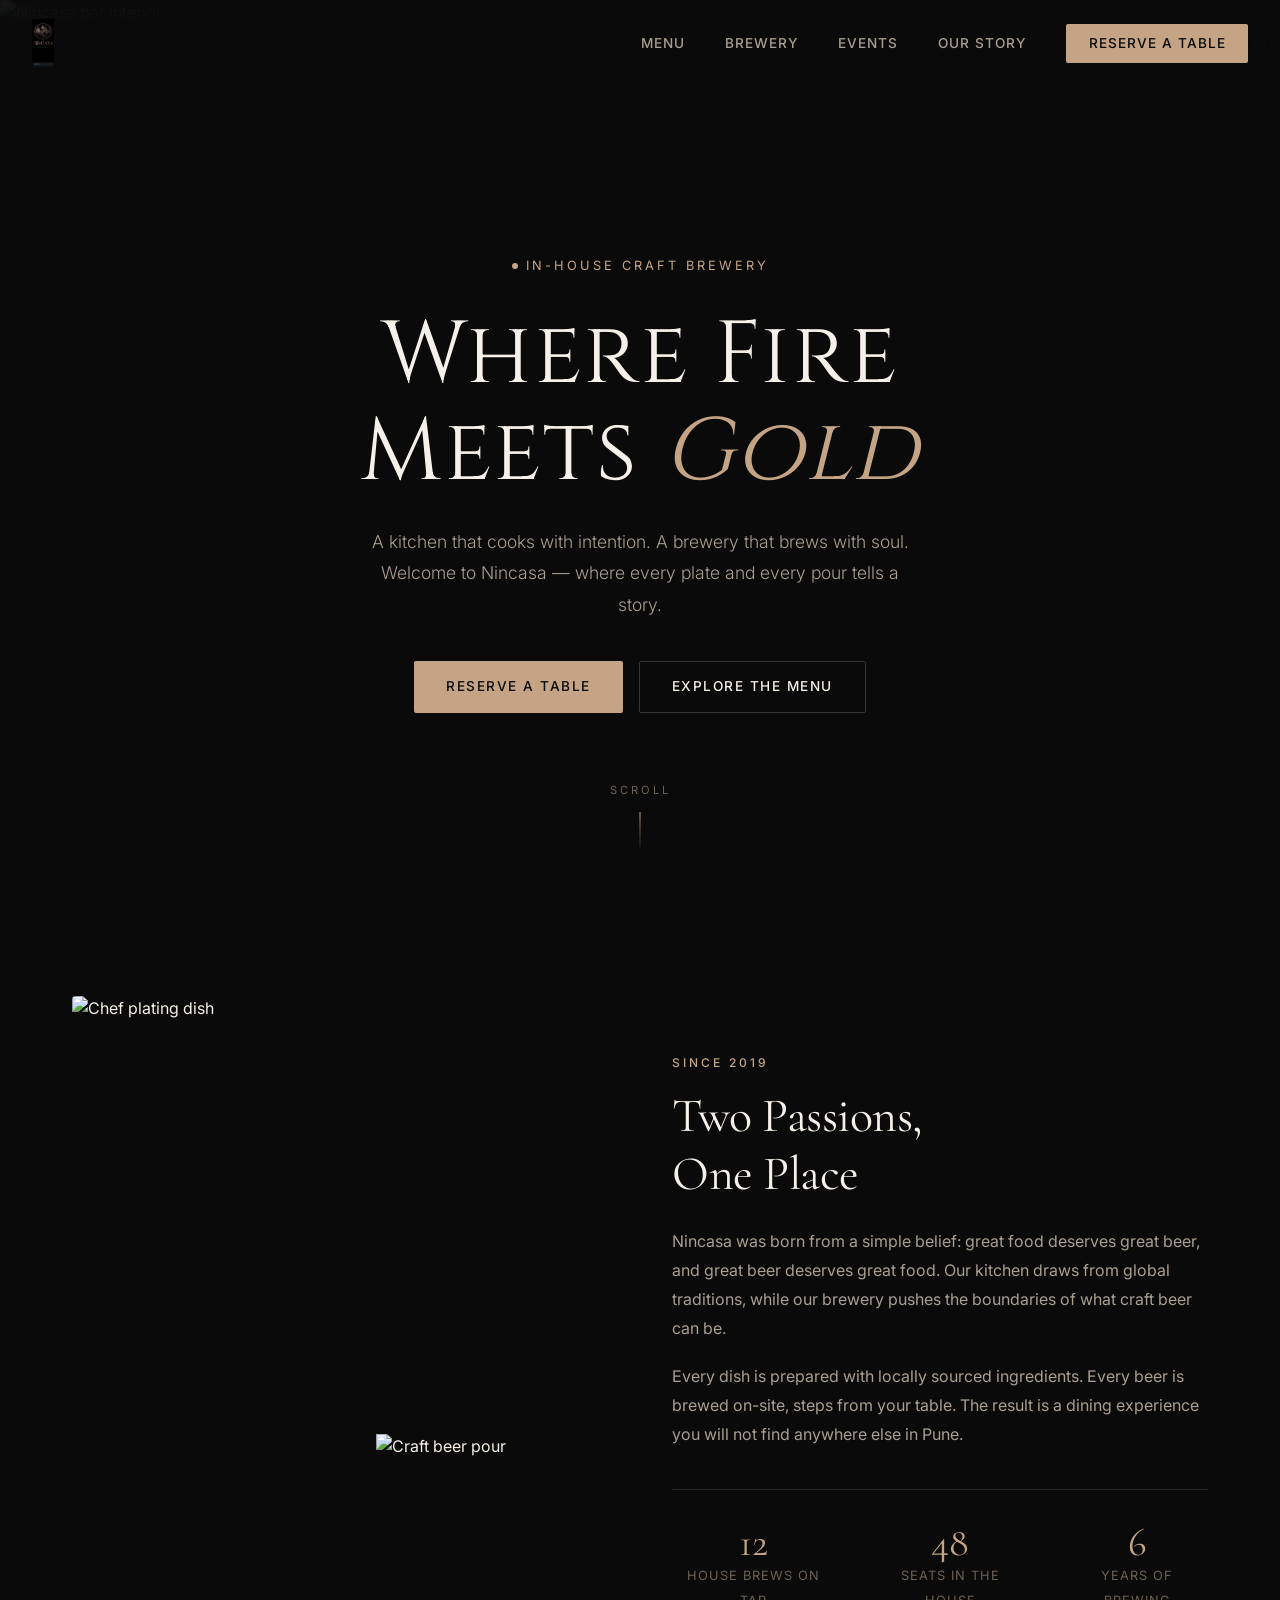
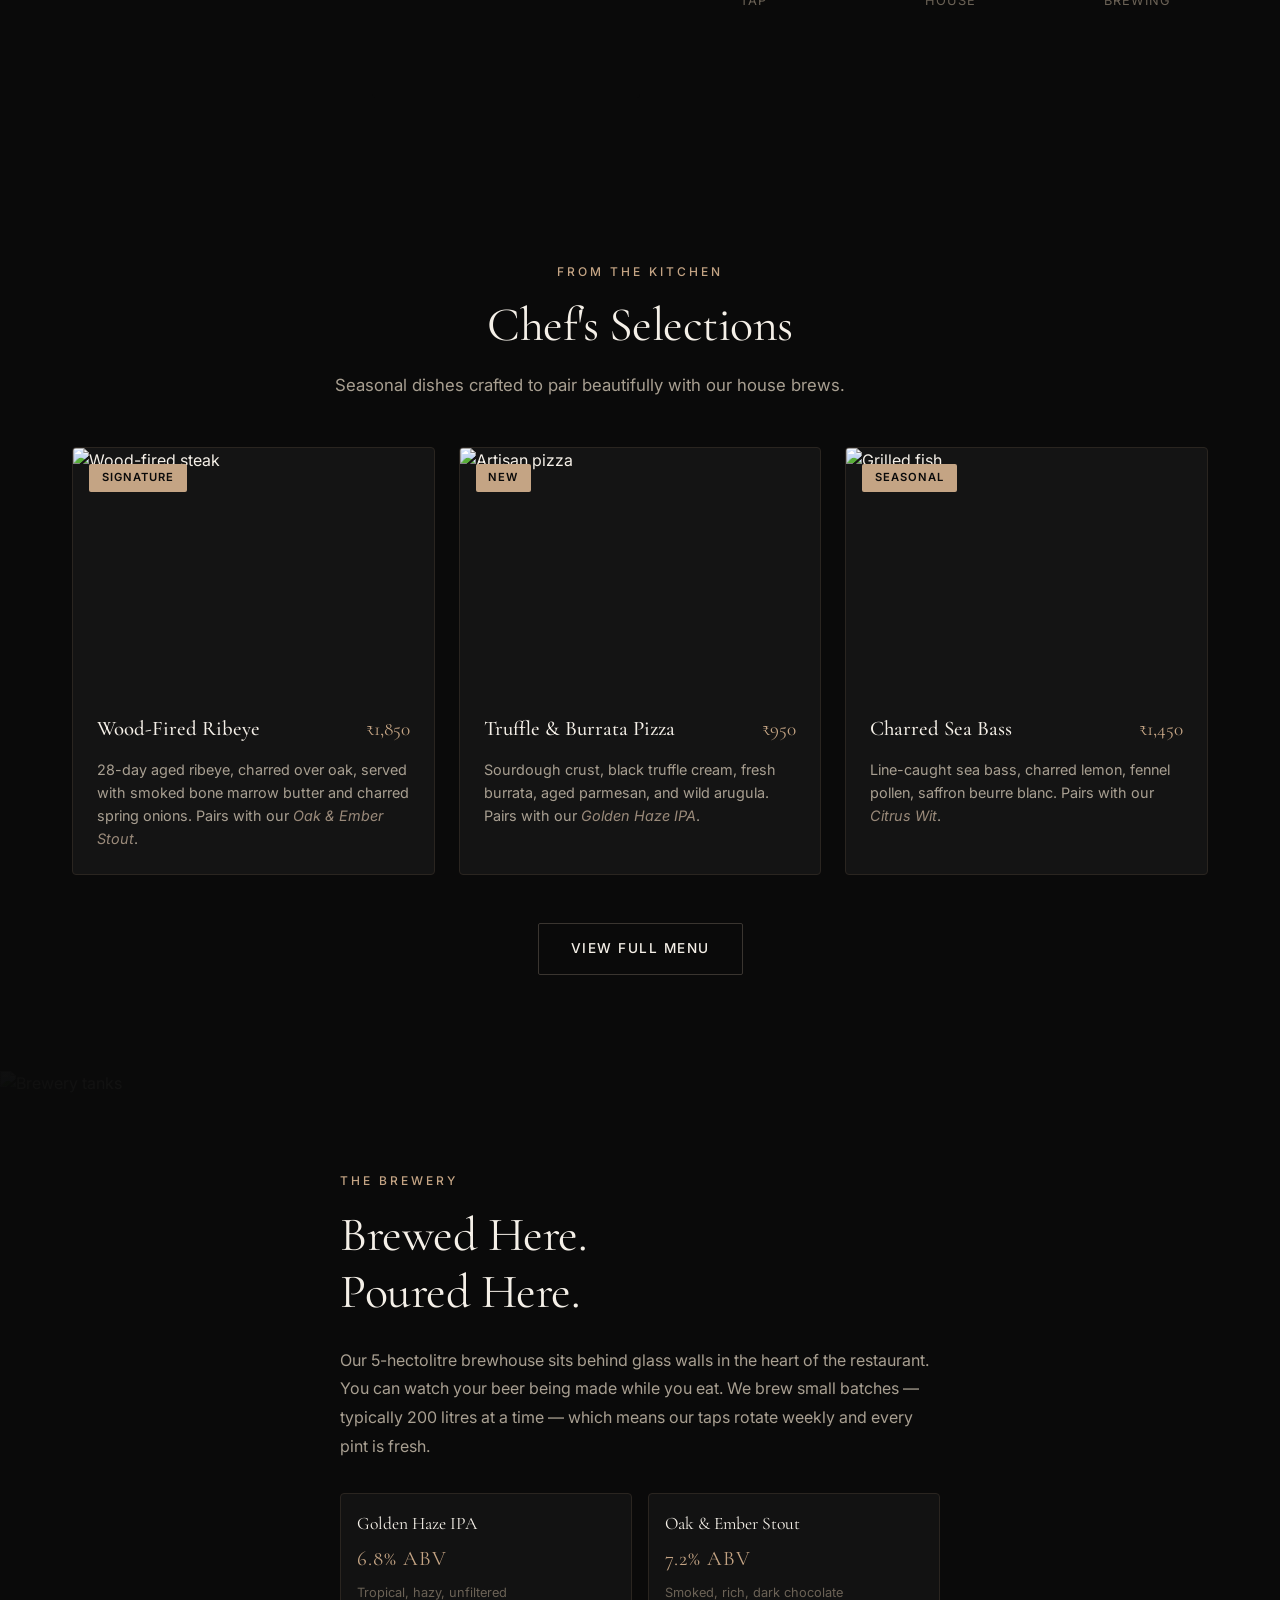
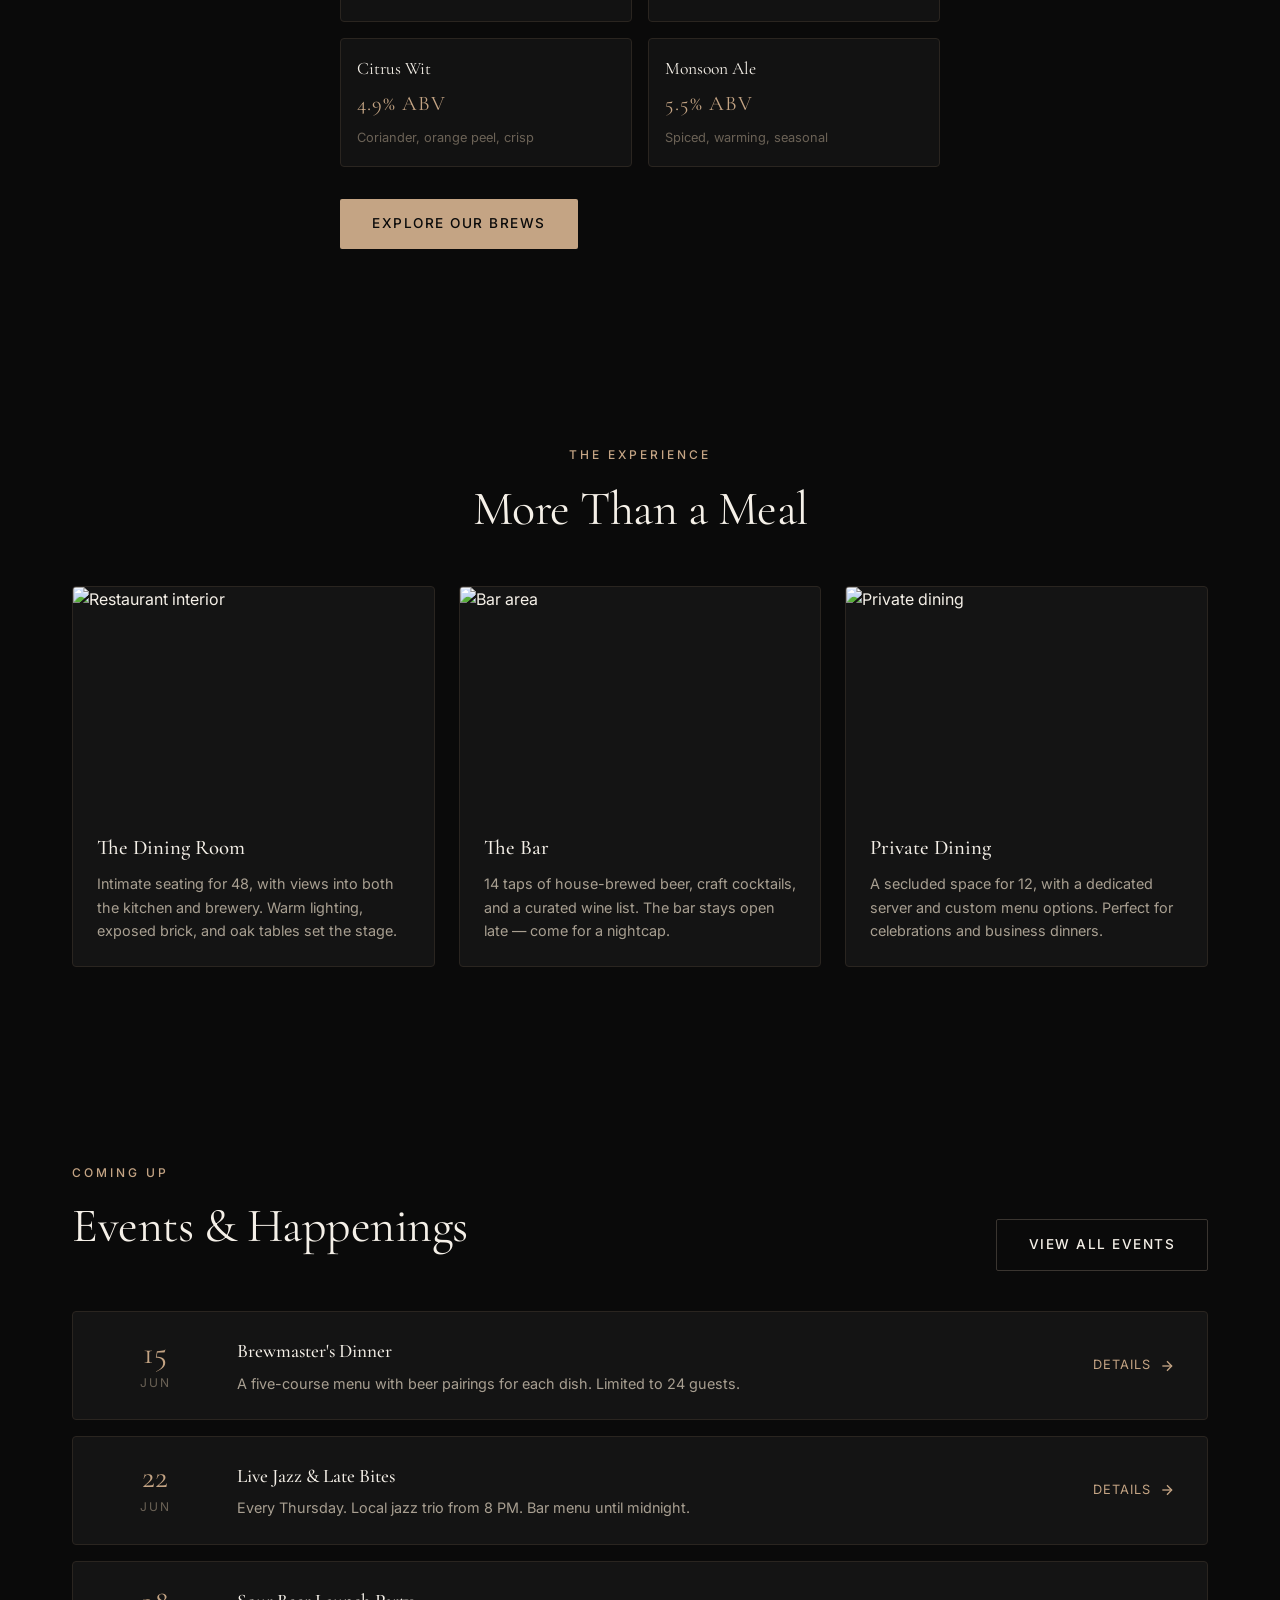
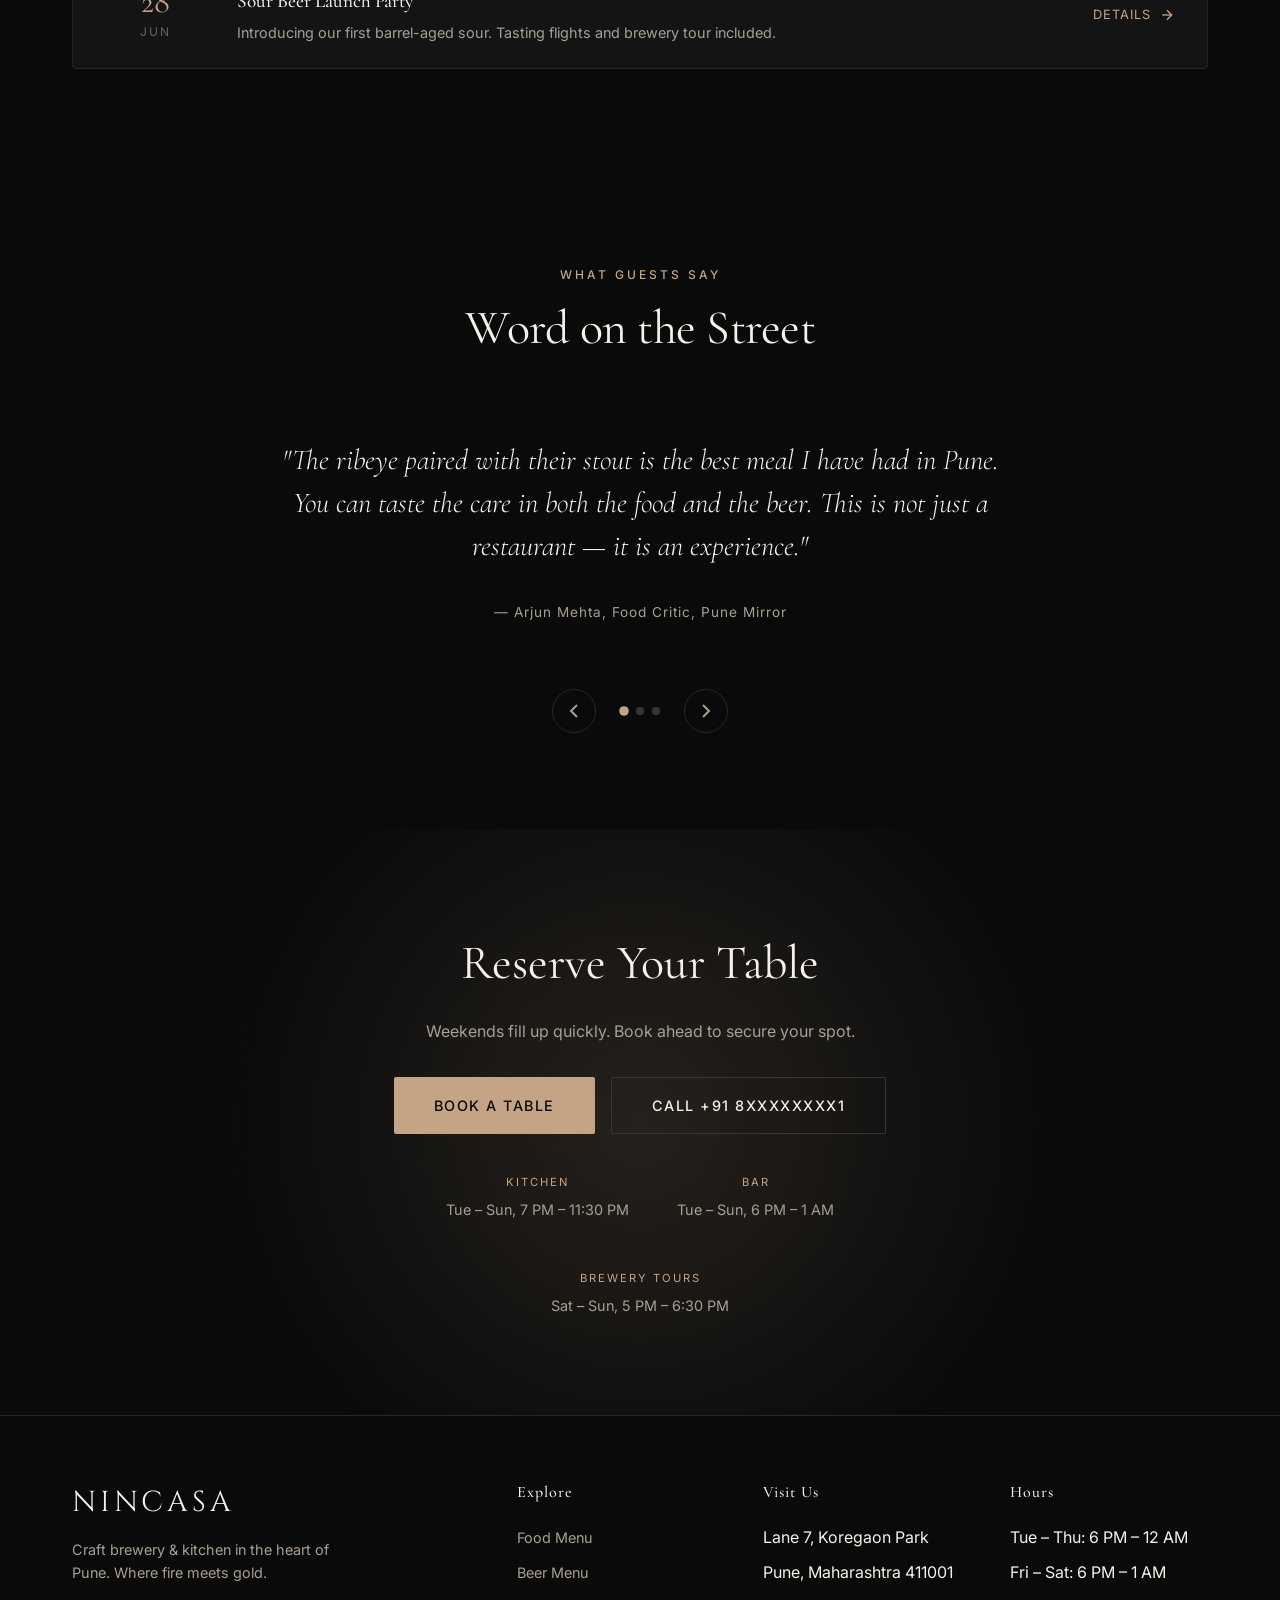
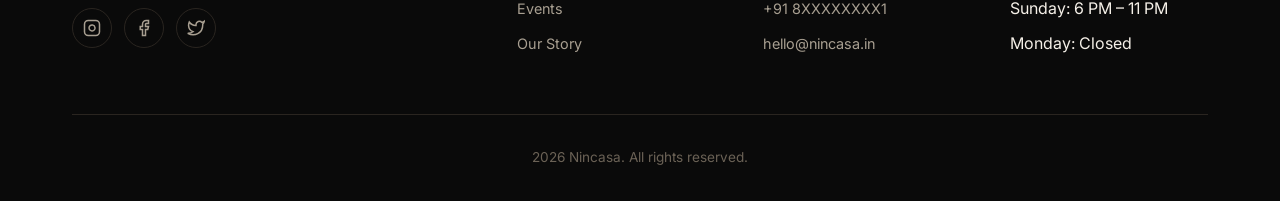
==== commit 6fdb9f06: "2nd commit Nincasa 2nd commit" ====
--- a/index.html
+++ b/index.html
@@ -1,503 +1,415 @@
 <!DOCTYPE html>
 <html lang="en">
 <head>
-  <meta charset="UTF-8">
-  <meta name="viewport" content="width=device-width, initial-scale=1.0">
-  <title>nincasa | Artisanal Brewery, Bar & Kitchen</title>
-  <meta name="description" content="Experience nincasa - an exquisite fusion of high-end culinary arts and in-house craft brewing. Savor gourmet plates paired with legendary liquid gold.">
-  <link rel="stylesheet" href="style.css">
+    <meta charset="UTF-8">
+    <meta name="viewport" content="width=device-width, initial-scale=1.0">
+    <title>Nincasa | Craft Brewery & Kitchen</title>
+    <link rel="preconnect" href="https://fonts.googleapis.com">
+    <link rel="preconnect" href="https://fonts.gstatic.com" crossorigin>
+    <link href="https://fonts.googleapis.com/css2?family=Cinzel:wght@400;500;600;700&family=Cormorant+Garamond:ital,wght@0,300;0,400;0,500;0,600;0,700;1,300;1,400;1,500&family=Inter:wght@300;400;500;600&display=swap" rel="stylesheet">
+    <script src="https://cdnjs.cloudflare.com/ajax/libs/gsap/3.12.5/gsap.min.js"></script>
+    <script src="https://cdnjs.cloudflare.com/ajax/libs/gsap/3.12.5/ScrollTrigger.min.js"></script>
+    <link rel="stylesheet" href="styles.css">
 </head>
 <body>
-
-  <!-- Navigation Bar -->
-  <nav class="navbar" id="navbar">
-    <div class="logo">
-      <svg class="logo-icon" viewBox="0 0 24 24" stroke-width="1.5" stroke-linecap="round" stroke-linejoin="round">
-        <path d="M12 2L2 7l10 5 10-5-10-5zM2 17l10 5 10-5M2 12l10 5 10-5"/>
-      </svg>
-      <span class="logo-text gold-text">nincasa</span>
+    <!-- Loading Screen -->
+    <div class="loader" id="loader">
+        <div class="loader-content">
+            <span class="loader-text" style="font-family: var(--font-logo), serif; letter-spacing: 8px;">NINCASA</span>
+            <div class="loader-line"></div>
+        </div>
     </div>
-    
-    <ul class="nav-links" id="nav-links">
-      <li><a href="#about">The Concept</a></li>
-      <li><a href="#brewery">The Brewery</a></li>
-      <li><a href="#kitchen">The Kitchen</a></li>
-      <li><a href="#experience">Reservations</a></li>
-      <li class="nav-cta-mobile" style="display: none;">
-        <a href="#experience" class="nav-cta">Book Table</a>
-      </li>
-    </ul>
-
-    <div class="nav-cta-container">
-      <a href="#experience" class="nav-cta">Book Table</a>
+
+    <!-- Navigation -->
+    <nav class="nav" id="navbar">
+        <a href="index.html" class="nav-logo">
+            <img src="logo.png" alt="Nincasa" class="nav-logo-img">
+        </a>
+        <ul class="nav-links">
+            <li><a href="menu.html">Menu</a></li>
+            <li><a href="brewery.html">Brewery</a></li>
+            <li><a href="events.html">Events</a></li>
+            <li><a href="about.html">Our Story</a></li>
+            <li><a href="contact.html" class="nav-cta">Reserve a Table</a></li>
+        </ul>
+        <button class="mobile-toggle" id="mobileToggle" aria-label="Toggle menu">
+            <span></span><span></span><span></span>
+        </button>
+    </nav>
+
+    <!-- Mobile Menu -->
+    <div class="mobile-menu" id="mobileMenu">
+        <a href="menu.html">Menu</a>
+        <a href="brewery.html">Brewery</a>
+        <a href="events.html">Events</a>
+        <a href="about.html">Our Story</a>
+        <a href="contact.html" class="mobile-cta">Reserve a Table</a>
     </div>
 
-    <button class="hamburger" id="hamburger" aria-label="Toggle menu">
-      <span></span>
-      <span></span>
-      <span></span>
-    </button>
-  </nav>
-
-  <!-- Hero Section -->
-  <header class="hero">
-    <div class="hero-bg"></div>
-    <div class="hero-content">
-      <span class="hero-badge reveal">Artisanal Brewery, Bar & Kitchen</span>
-      <h1 class="hero-title reveal reveal-delay-1">House of <span class="gold-text">Brews</span></h1>
-      <p class="hero-subtitle reveal reveal-delay-2">An immersive culinary sanctuary where our state-of-the-art microbrewery feeds directly to your glass. Savor premium beers, indulge in bold gastronomy.</p>
-      <div class="hero-btn-container reveal reveal-delay-3">
-        <a href="#experience" class="btn-primary">Reserve a Table</a>
-        <a href="#kitchen" class="btn-secondary">Explore The Menu</a>
-      </div>
-    </div>
-    <div class="scroll-indicator">
-      <span>Scroll</span>
-      <div class="scroll-mouse">
-        <div class="scroll-wheel"></div>
-      </div>
-    </div>
-  </header>
-
-  <!-- Concept / About Section -->
-  <section id="about" class="about">
-    <div class="section-bg-gradient"></div>
-    <div class="container">
-      <div class="about-grid">
-        <div class="about-content reveal">
-          <span class="section-subtitle">The Concept</span>
-          <h2 class="section-title">A Symphony of <span class="gold-text">Grain & Gastronomy</span></h2>
-          <div class="about-text">
-            <p>At Nincasa, we have reimagined the craft dining experience. Named in honor of Ninkasi, the ancient Sumerian goddess of beer, our venue features a fully operating, state-of-the-art artisanal brewery in the heart of our dining hall.</p>
-            <p>Every plate that leaves our kitchen is designed to dialogue with a pour from our copper maturation tanks. Guests enjoy exclusive access to limited-batch brews, custom food pairings, and a sophisticated lounge atmosphere detailed in brushed brass and slate.</p>
-          </div>
-          <div class="about-highlights">
-            <div class="highlight-item">
-              <div class="highlight-title">Direct Tank Taps</div>
-              <p class="highlight-desc">Freshly crafted beers piped directly to our main taproom bar at optimal temperatures.</p>
-            </div>
-            <div class="highlight-item">
-              <div class="highlight-title">Artisanal Pairings</div>
-              <p class="highlight-desc">Every menu item is paired with a specific house brew to elevate contrasting flavors.</p>
-            </div>
-          </div>
-        </div>
-        <div class="about-images reveal reveal-delay-2">
-          <div class="about-img-wrapper">
-            <img src="assets/hero_brewery.png" alt="Nincasa Taproom & Brewery Kettles">
-          </div>
-          <div class="about-img-secondary">
-            <img src="https://images.unsplash.com/photo-1555658636-6e4a36218be7?auto=format&fit=crop&w=600&q=80" alt="Plated Dish and Taproom Design">
-          </div>
-        </div>
-      </div>
-    </div>
-  </section>
-
-  <!-- Brewery / Beer Collection Section -->
-  <section id="brewery" class="brewery">
-    <div class="container">
-      <div class="section-header reveal">
-        <span class="section-subtitle">Our Brews</span>
-        <h2 class="section-title">The Artisanal <span class="gold-text">Collection</span></h2>
-        <p>Hand-crafted in micro-batches by our resident Brewmaster, using premium water and imported organic ingredients.</p>
-      </div>
-
-      <div class="brewery-grid">
-        <!-- Beer 1 -->
-        <div class="beer-card glass-panel reveal">
-          <div class="beer-img-container">
-            <img src="https://images.unsplash.com/photo-1567696911980-2eed69a4604d?auto=format&fit=crop&w=600&q=80" alt="Nincasa Golden Pilsner">
-            <span class="beer-badge">Signature</span>
-          </div>
-          <div class="beer-info">
-            <div class="beer-meta">
-              <span>Lager / Crisp</span>
-            </div>
-            <h3 class="beer-title">Golden Pilsner</h3>
-            <p>A crisp, double-lagered pilsner with subtle floral notes, high-quality Saaz hops, and a clean, refreshing golden finish.</p>
-            <div class="beer-specs">
-              <div class="beer-spec-item">ABV: <span>4.8%</span></div>
-              <div class="beer-spec-item">IBU: <span>18</span></div>
-            </div>
-          </div>
-        </div>
-
-        <!-- Beer 2 -->
-        <div class="beer-card glass-panel reveal reveal-delay-1">
-          <div class="beer-img-container">
-            <img src="assets/craft_beer.png" alt="Hazy Horizon IPA">
-            <span class="beer-badge">Popular</span>
-          </div>
-          <div class="beer-info">
-            <div class="beer-meta">
-              <span>IPA / Citrusy</span>
-            </div>
-            <h3 class="beer-title">Hazy Horizon IPA</h3>
-            <p>A vibrant, unfiltered IPA double-dry hopped with Citra and Mosaic, offering intense citrus aromas and a soft tropical fruit profile.</p>
-            <div class="beer-specs">
-              <div class="beer-spec-item">ABV: <span>7.0%</span></div>
-              <div class="beer-spec-item">IBU: <span>55</span></div>
-            </div>
-          </div>
-        </div>
-
-        <!-- Beer 3 -->
-        <div class="beer-card glass-panel reveal reveal-delay-2">
-          <div class="beer-img-container">
-            <img src="https://images.unsplash.com/photo-1608270176050-1b775821163d?auto=format&fit=crop&w=600&q=80" alt="Amber Stout">
-            <span class="beer-badge">Limited</span>
-          </div>
-          <div class="beer-info">
-            <div class="beer-meta">
-              <span>Stout / Bold</span>
-            </div>
-            <h3 class="beer-title">Amber Nectar Stout</h3>
-            <p>A velvety stout brewed with chocolate malts, freshly roasted espresso beans, and finished with a subtle hint of caramel sweetness.</p>
-            <div class="beer-specs">
-              <div class="beer-spec-item">ABV: <span>6.2%</span></div>
-              <div class="beer-spec-item">IBU: <span>35</span></div>
-            </div>
-          </div>
-        </div>
-      </div>
-    </div>
-  </section>
-
-  <!-- Kitchen / Food Menu Section -->
-  <section id="kitchen" class="kitchen">
-    <div class="section-bg-gradient"></div>
-    <div class="container">
-      <div class="section-header reveal">
-        <span class="section-subtitle">Our Plates</span>
-        <h2 class="section-title">The Culinary <span class="gold-text">Menu</span></h2>
-        <p>Gastronomic creations designed to balance, complement, and elevate the complex flavor profiles of our craft beer.</p>
-      </div>
-
-      <div class="menu-showcase">
-        <!-- Item 1 -->
-        <div class="menu-item-card reveal">
-          <div class="menu-item-img">
-            <img src="https://images.unsplash.com/photo-1544025162-d76694265947?auto=format&fit=crop&w=800&q=80" alt="Stout-Glazed Beef Ribs">
-          </div>
-          <div class="menu-item-content">
-            <div class="menu-item-header">
-              <h3 class="menu-item-title">Stout-Glazed Beef Ribs</h3>
-              <span class="menu-item-price">$36</span>
-            </div>
-            <p class="menu-item-desc">Slow-braised for 12 hours in our Amber Nectar Stout, served over smoked garlic mash and charred heirloom baby carrots.</p>
-            <div class="menu-item-pairing">
-              <svg width="14" height="14" viewBox="0 0 24 24" stroke="currentColor" stroke-width="2"><path d="M12 2L2 7l10 5 10-5-10-5zM2 17l10 5 10-5M2 12l10 5 10-5"/></svg>
-              Pairs with: Amber Nectar Stout
-            </div>
-          </div>
-        </div>
-
-        <!-- Item 2 -->
-        <div class="menu-item-card reveal reveal-delay-1">
-          <div class="menu-item-img">
-            <img src="https://images.unsplash.com/photo-1543353071-10c8ba85a904?auto=format&fit=crop&w=800&q=80" alt="Brewmaster Ribeye">
-          </div>
-          <div class="menu-item-content">
-            <div class="menu-item-header">
-              <h3 class="menu-item-title">Brewmaster Ribeye</h3>
-              <span class="menu-item-price">$48</span>
-            </div>
-            <p class="menu-item-desc">14-day dry-aged steak cooked over open oak flame, topped with compound hop butter and crispy hand-cut sea salt fries.</p>
-            <div class="menu-item-pairing">
-              <svg width="14" height="14" viewBox="0 0 24 24" stroke="currentColor" stroke-width="2"><path d="M12 2L2 7l10 5 10-5-10-5zM2 17l10 5 10-5M2 12l10 5 10-5"/></svg>
-              Pairs with: Hazy Horizon IPA
-            </div>
-          </div>
-        </div>
-
-        <!-- Item 3 -->
-        <div class="menu-item-card reveal reveal-delay-2">
-          <div class="menu-item-img">
-            <img src="https://images.unsplash.com/photo-1513104890138-7c749659a591?auto=format&fit=crop&w=800&q=80" alt="Wood-Fired Hops Flatbread">
-          </div>
-          <div class="menu-item-content">
-            <div class="menu-item-header">
-              <h3 class="menu-item-title">Wood-Fired Flatbread</h3>
-              <span class="menu-item-price">$22</span>
-            </div>
-            <p class="menu-item-desc">Artisanal wild yeast dough topped with caramelized sweet onions, local goat cheese, fresh figs, and a drizzle of hot honey.</p>
-            <div class="menu-item-pairing">
-              <svg width="14" height="14" viewBox="0 0 24 24" stroke="currentColor" stroke-width="2"><path d="M12 2L2 7l10 5 10-5-10-5zM2 17l10 5 10-5M2 12l10 5 10-5"/></svg>
-              Pairs with: Golden Pilsner
-            </div>
-          </div>
-        </div>
-      </div>
-    </div>
-  </section>
-
-  <!-- Interactive Experience (Beer Matcher & Reservations) -->
-  <section id="experience" class="experience">
-    <div class="container">
-      <div class="section-header reveal">
-        <span class="section-subtitle">Interactive</span>
-        <h2 class="section-title">Curated <span class="gold-text">Experiences</span></h2>
-        <p>Discover your ultimate beer and food profile or reserve your dining table and guided brewery tasting sessions.</p>
-      </div>
-
-      <div class="experience-layout">
-        <!-- Interactive Craft Beer Matcher -->
-        <div class="quiz-container glass-panel reveal">
-          <h3 class="quiz-title">Craft Brew <span class="gold-text">Matcher</span></h3>
-          <p class="quiz-subtitle">Answer 3 simple questions to discover your custom Nincasa brew and dish profile.</p>
-
-          <!-- Step 1 -->
-          <div class="quiz-step active" data-step="1">
-            <h4 class="quiz-question">1. Which flavor notes appeal to you the most?</h4>
-            <div class="quiz-options">
-              <div class="quiz-option" data-value="crisp">
-                <div class="quiz-circle"></div>
-                <span>Crisp, dry, and floral hops</span>
-              </div>
-              <div class="quiz-option" data-value="citrusy">
-                <div class="quiz-circle"></div>
-                <span>Tropical, bold, and intense citrus aromas</span>
-              </div>
-              <div class="quiz-option" data-value="bold">
-                <div class="quiz-circle"></div>
-                <span>Dark roasted coffee, cocoa, and caramel</span>
-              </div>
-            </div>
-          </div>
-
-          <!-- Step 2 -->
-          <div class="quiz-step" data-step="2">
-            <h4 class="quiz-question">2. What is your preference on beer strength (ABV)?</h4>
-            <div class="quiz-options">
-              <div class="quiz-option" data-value="light">
-                <div class="quiz-circle"></div>
-                <span>Light & Sessionable (under 5.0%)</span>
-              </div>
-              <div class="quiz-option" data-value="medium">
-                <div class="quiz-circle"></div>
-                <span>Balanced & Moderate (5.0% - 6.5%)</span>
-              </div>
-              <div class="quiz-option" data-value="heavy">
-                <div class="quiz-circle"></div>
-                <span>Robust & Complex (above 6.5%)</span>
-              </div>
-            </div>
-          </div>
-
-          <!-- Step 3 -->
-          <div class="quiz-step" data-step="3">
-            <h4 class="quiz-question">3. How do you describe your perfect evening out?</h4>
-            <div class="quiz-options">
-              <div class="quiz-option" data-value="relaxing">
-                <div class="quiz-circle"></div>
-                <span>Unwinding on an open courtyard garden terrace</span>
-              </div>
-              <div class="quiz-option" data-value="lively">
-                <div class="quiz-circle"></div>
-                <span>Socializing in a energetic taproom with pairings</span>
-              </div>
-              <div class="quiz-option" data-value="cozy">
-                <div class="quiz-circle"></div>
-                <span>A warm, candlelit sit-down multi-course dinner</span>
-              </div>
-            </div>
-          </div>
-
-          <!-- Result Screen -->
-          <div class="quiz-result" id="quiz-result">
-            <h4 class="quiz-question">Your Crafted Match is:</h4>
-            <div class="beer-recommender">
-              <h5 class="recommended-beer-name" id="match-name">Golden Pilsner</h5>
-              <p class="recommended-beer-desc" id="match-desc">Your taste buds align with clean, crisp, and refreshing profiles. The Golden Pilsner is your ideal beverage for unwinding.</p>
-              <button class="btn-secondary" id="btn-reset-quiz">Retake Matcher</button>
-            </div>
-          </div>
-
-          <!-- Quiz Footer Navigation -->
-          <div class="quiz-footer" id="quiz-footer">
-            <button class="btn-quiz-nav" id="btn-prev" disabled>Back</button>
-            <div class="quiz-progress" id="quiz-progress">Step 1 of 3</div>
-            <button class="btn-quiz-nav" id="btn-next">Next</button>
-          </div>
-        </div>
-
-        <!-- Booking Form Container -->
-        <div class="booking-container glass-panel reveal reveal-delay-1">
-          <h3 class="booking-title">Secure a <span class="gold-text">Reservation</span></h3>
-          <p class="booking-subtitle">Indulge in our dining plates or secure a tasting experience in our taproom.</p>
-
-          <div class="booking-tabs">
-            <button class="booking-tab active" data-target="pane-dining">Dining Table</button>
-            <button class="booking-tab" data-target="pane-events">Tasting Event</button>
-          </div>
-
-          <!-- Table Booking Form -->
-          <form id="pane-dining" class="booking-form-pane active">
-            <div class="form-group">
-              <label for="dining-name">Full Name</label>
-              <input type="text" id="dining-name" required placeholder="Alexander Mercer">
-            </div>
-            <div class="form-group">
-              <label for="dining-email">Email Address</label>
-              <input type="email" id="dining-email" required placeholder="alex@mercer.com">
-            </div>
-            <div class="form-group-grid">
-              <div class="form-group">
-                <label for="dining-zone">Dining Zone</label>
-                <select id="dining-zone" required>
-                  <option value="main">Main Dining Room</option>
-                  <option value="taproom">Brewery Taproom Hall</option>
-                  <option value="patio">Courtyard Hops Garden</option>
-                  <option value="chefs-counter">Chef's Table Counter</option>
-                </select>
-              </div>
-              <div class="form-group">
-                <label for="dining-guests">Guests</label>
-                <select id="dining-guests" required>
-                  <option value="1">1 Person</option>
-                  <option value="2" selected>2 People</option>
-                  <option value="4">4 People</option>
-                  <option value="6">6 People</option>
-                </select>
-              </div>
-            </div>
-            <div class="form-group-grid">
-              <div class="form-group">
-                <label for="dining-date">Date</label>
-                <input type="date" id="dining-date" required>
-              </div>
-              <div class="form-group">
-                <label for="dining-time">Time</label>
-                <select id="dining-time" required>
-                  <option value="17:00">5:00 PM</option>
-                  <option value="18:30">6:30 PM</option>
-                  <option value="20:00">8:00 PM</option>
-                  <option value="21:30">9:30 PM</option>
-                </select>
-              </div>
-            </div>
-            <button type="submit" class="booking-btn">Reserve Dinner Table</button>
-          </form>
-
-          <!-- Tasting Event Booking Form -->
-          <form id="pane-events" class="booking-form-pane">
-            <div class="form-group">
-              <label for="event-name">Full Name</label>
-              <input type="text" id="event-name" required placeholder="Alexander Mercer">
-            </div>
-            <div class="form-group">
-              <label for="event-email">Email Address</label>
-              <input type="email" id="event-email" required placeholder="alex@mercer.com">
-            </div>
-            <div class="form-group-grid">
-              <div class="form-group">
-                <label for="event-type">Tasting Type</label>
-                <select id="event-type" required>
-                  <option value="flight">Brewmaster Tasting Flight (5 beers)</option>
-                  <option value="vip">Full Brewery Tour & Dinner Pairings</option>
-                  <option value="masterclass">Beer Sommelier Masterclass</option>
-                </select>
-              </div>
-              <div class="form-group">
-                <label for="event-guests">Guests</label>
-                <select id="event-guests" required>
-                  <option value="1">1 Person</option>
-                  <option value="2" selected>2 People</option>
-                  <option value="4">4 People</option>
-                  <option value="8">8+ People</option>
-                </select>
-              </div>
-            </div>
-            <div class="form-group-grid">
-              <div class="form-group">
-                <label for="event-date">Date</label>
-                <input type="date" id="event-date" required>
-              </div>
-              <div class="form-group">
-                <label for="event-time">Time Slot</label>
-                <select id="event-time" required>
-                  <option value="16:00">4:00 PM</option>
-                  <option value="18:00">6:00 PM</option>
-                  <option value="20:00">8:00 PM</option>
-                </select>
-              </div>
-            </div>
-            <button type="submit" class="booking-btn">Book Tasting Experience</button>
-          </form>
-
-          <!-- Success Alert -->
-          <div class="booking-status" id="booking-status">
-            Reservation request submitted. A Nincasa host will email your confirmation shortly.
-          </div>
-        </div>
-      </div>
-    </div>
-  </section>
-
-  <!-- Footer -->
-  <footer>
-    <div class="footer-grid">
-      <div class="footer-brand">
-        <div class="logo">
-          <svg class="logo-icon" viewBox="0 0 24 24" stroke-width="1.5" stroke-linecap="round" stroke-linejoin="round">
-            <path d="M12 2L2 7l10 5 10-5-10-5zM2 17l10 5 10-5M2 12l10 5 10-5"/>
-          </svg>
-          <span class="logo-text gold-text">nincasa</span>
-        </div>
-        <p>A sophisticated gastropub and microbrewery blending culinary mastery with premium in-house craft brewing.</p>
-        <div class="footer-socials">
-          <a href="#" class="social-icon" aria-label="Facebook">
-            <svg viewBox="0 0 24 24"><path d="M19 0h-14c-2.761 0-5 2.239-5 5v14c0 2.761 2.239 5 5 5h14c2.762 0 5-2.239 5-5v-14c0-2.761-2.238-5-5-5zm-3 7h-1.924c-.615 0-1.076.252-1.076.885v1.115h3l-.5 3h-2.5v8h-3v-8h-2v-3h2v-2.084c0-2.24 1.358-3.416 3.322-3.416.941 0 1.75.07 1.985.1v2.1z"/></svg>
-          </a>
-          <a href="#" class="social-icon" aria-label="Instagram">
-            <svg viewBox="0 0 24 24"><path d="M12 2.163c3.204 0 3.584.012 4.85.07 3.252.148 4.771 1.691 4.919 4.919.058 1.265.069 1.645.069 4.849 0 3.205-.012 3.584-.069 4.849-.149 3.225-1.664 4.771-4.919 4.919-1.266.058-1.644.07-4.85.07-3.204 0-3.584-.012-4.849-.07-3.26-.149-4.771-1.699-4.919-4.92-.058-1.265-.07-1.644-.07-4.849 0-3.204.013-3.583.07-4.849.149-3.227 1.664-4.771 4.919-4.919 1.266-.057 1.645-.069 4.849-.069zm0-2c-3.259 0-3.667.014-4.947.072-4.358.2-6.78 2.618-6.98 6.98-.059 1.281-.073 1.689-.073 4.948 0 3.259.014 3.668.072 4.948.2 4.358 2.618 6.78 6.98 6.98 1.281.058 1.689.072 4.948.072 3.259 0 3.668-.014 4.948-.072 4.354-.2 6.782-2.618 6.979-6.98.059-1.28.073-1.689.073-4.948 0-3.259-.014-3.667-.072-4.947-.196-4.354-2.617-6.78-6.979-6.98-1.281-.059-1.69-.073-4.949-.073zm0 5.838c-3.403 0-6.162 2.759-6.162 6.162s2.759 6.163 6.162 6.163 6.162-2.759 6.162-6.163c0-3.403-2.759-6.162-6.162-6.162zm0 10.162c-2.209 0-4-1.79-4-4 0-2.209 1.791-4 4-4s4 1.791 4 4c0 2.21-1.791 4-4 4zm6.406-11.845c-.796 0-1.441.645-1.441 1.44s.645 1.44 1.441 1.44c.795 0 1.439-.645 1.439-1.44s-.644-1.44-1.439-1.44z"/></svg>
-          </a>
-          <a href="#" class="social-icon" aria-label="Twitter">
-            <svg viewBox="0 0 24 24"><path d="M24 4.557c-.883.392-1.832.656-2.828.775 1.017-.609 1.798-1.574 2.165-2.724-.951.564-2.005.974-3.127 1.195-.897-.957-2.178-1.555-3.594-1.555-3.179 0-5.515 2.966-4.797 6.045-4.091-.205-7.719-2.165-10.148-5.144-1.29 2.213-.669 5.108 1.523 6.574-.806-.026-1.566-.247-2.229-.616-.054 2.281 1.581 4.415 3.949 4.89-.693.188-1.452.232-2.224.084.626 1.956 2.444 3.379 4.6 3.419-2.07 1.623-4.678 2.348-7.29 2.04 2.179 1.397 4.768 2.212 7.548 2.212 9.142 0 14.307-7.721 13.995-14.646.962-.695 1.797-1.562 2.457-2.549z"/></svg>
-          </a>
-        </div>
-      </div>
-
-      <div class="footer-links-col">
-        <h4>Navigation</h4>
-        <ul>
-          <li><a href="#about">The Concept</a></li>
-          <li><a href="#brewery">The Brewery</a></li>
-          <li><a href="#kitchen">The Kitchen</a></li>
-          <li><a href="#experience">Reservations</a></li>
-        </ul>
-      </div>
-
-      <div class="footer-links-col">
-        <h4>Hours & Location</h4>
-        <ul>
-          <li style="color: var(--text-secondary); font-size: 0.95rem;">Hop Gardens Rd, Golden Ridge</li>
-          <li style="color: var(--text-secondary); font-size: 0.95rem;">Bar: 12 PM - 12 AM</li>
-          <li style="color: var(--text-secondary); font-size: 0.95rem;">Kitchen: 12 PM - 10 PM</li>
-          <li style="color: var(--text-secondary); font-size: 0.95rem;">Reservations: +1 (800) NINCASA</li>
-        </ul>
-      </div>
-
-      <div class="footer-newsletter">
-        <h4>The Club Dispatch</h4>
-        <p>Subscribe to receive announcements on reserve releases and tasting dinners.</p>
-        <form class="newsletter-form" id="newsletter-form" onsubmit="event.preventDefault(); alert('Thank you for subscribing!'); this.reset();">
-          <input type="email" placeholder="goddess@brew.com" required>
-          <button type="submit" class="newsletter-btn">Join</button>
-        </form>
-      </div>
-    </div>
-
-    <div class="footer-bottom">
-      <p>&copy; 2026 nincasa Brewery, Bar & Kitchen. All rights reserved.</p>
-      <div class="footer-bottom-links">
-        <a href="#">Privacy Policy</a>
-        <a href="#">Terms of Service</a>
-      </div>
-    </div>
-  </footer>
-
-  <script src="script.js"></script>
+    <!-- Hero Section -->
+    <section class="hero" id="hero">
+        <div class="hero-bg">
+            <img src="https://images.unsplash.com/photo-1514362545857-3bc16c4c7d1b?w=1920&q=80" alt="Nincasa bar interior">
+        </div>
+        <div class="hero-overlay"></div>
+        <div class="hero-content">
+            <div class="hero-badge">
+                <span class="badge-dot"></span>
+                <span>In-House Craft Brewery</span>
+            </div>
+            <h1 class="hero-title" style="font-family: var(--font-logo), serif; font-weight: 400; letter-spacing: 2px;">
+                <span class="line">Where Fire</span>
+                <span class="line">Meets <em>Gold</em></span>
+            </h1>
+            <p class="hero-subtitle">A kitchen that cooks with intention. A brewery that brews with soul. Welcome to Nincasa — where every plate and every pour tells a story.</p>
+            <div class="hero-actions">
+                <a href="contact.html" class="btn btn-gold">Reserve a Table</a>
+                <a href="menu.html" class="btn btn-outline">Explore the Menu</a>
+            </div>
+        </div>
+        <div class="hero-scroll">
+            <span>Scroll</span>
+            <div class="scroll-line"></div>
+        </div>
+    </section>
+
+    <!-- Introduction -->
+    <section class="intro" id="intro">
+        <div class="container">
+            <div class="intro-grid">
+                <div class="intro-visual reveal">
+                    <div class="intro-img-main">
+                        <img src="https://images.unsplash.com/photo-1559339352-11d035aa65de?w=800&q=80" alt="Chef plating dish">
+                    </div>
+                    <div class="intro-img-accent">
+                        <img src="https://images.unsplash.com/photo-1535958636474-b021ee887b13?w=400&q=80" alt="Craft beer pour">
+                    </div>
+                </div>
+                <div class="intro-content reveal">
+                    <span class="section-tag">Since 2019</span>
+                    <h2 class="section-title">Two Passions,<br>One Place</h2>
+                    <p class="intro-text">Nincasa was born from a simple belief: great food deserves great beer, and great beer deserves great food. Our kitchen draws from global traditions, while our brewery pushes the boundaries of what craft beer can be.</p>
+                    <p class="intro-text">Every dish is prepared with locally sourced ingredients. Every beer is brewed on-site, steps from your table. The result is a dining experience you will not find anywhere else in Pune.</p>
+                    <div class="intro-stats">
+                        <div class="intro-stat">
+                            <span class="stat-num">12</span>
+                            <span class="stat-label">House Brews on Tap</span>
+                        </div>
+                        <div class="intro-stat">
+                            <span class="stat-num">48</span>
+                            <span class="stat-label">Seats in the House</span>
+                        </div>
+                        <div class="intro-stat">
+                            <span class="stat-num">6</span>
+                            <span class="stat-label">Years of Brewing</span>
+                        </div>
+                    </div>
+                </div>
+            </div>
+        </div>
+    </section>
+
+    <!-- Featured Menu -->
+    <section class="featured-menu" id="featured">
+        <div class="container">
+            <div class="section-header reveal">
+                <span class="section-tag">From the Kitchen</span>
+                <h2 class="section-title">Chef's Selections</h2>
+                <p class="section-subtitle">Seasonal dishes crafted to pair beautifully with our house brews.</p>
+            </div>
+            <div class="menu-showcase">
+                <div class="menu-card reveal">
+                    <div class="menu-card-img">
+                        <img src="https://images.unsplash.com/photo-1544025162-d76694265947?w=600&q=80" alt="Wood-fired steak">
+                        <span class="menu-card-tag">Signature</span>
+                    </div>
+                    <div class="menu-card-body">
+                        <div class="menu-card-header">
+                            <h3>Wood-Fired Ribeye</h3>
+                            <span class="menu-card-price">₹1,850</span>
+                        </div>
+                        <p>28-day aged ribeye, charred over oak, served with smoked bone marrow butter and charred spring onions. Pairs with our <em>Oak & Ember Stout</em>.</p>
+                    </div>
+                </div>
+                <div class="menu-card reveal">
+                    <div class="menu-card-img">
+                        <img src="https://images.unsplash.com/photo-1565299624946-b28f40a0ae38?w=600&q=80" alt="Artisan pizza">
+                        <span class="menu-card-tag">New</span>
+                    </div>
+                    <div class="menu-card-body">
+                        <div class="menu-card-header">
+                            <h3>Truffle & Burrata Pizza</h3>
+                            <span class="menu-card-price">₹950</span>
+                        </div>
+                        <p>Sourdough crust, black truffle cream, fresh burrata, aged parmesan, and wild arugula. Pairs with our <em>Golden Haze IPA</em>.</p>
+                    </div>
+                </div>
+                <div class="menu-card reveal">
+                    <div class="menu-card-img">
+                        <img src="https://images.unsplash.com/photo-1467003909585-2f8a72700288?w=600&q=80" alt="Grilled fish">
+                        <span class="menu-card-tag">Seasonal</span>
+                    </div>
+                    <div class="menu-card-body">
+                        <div class="menu-card-header">
+                            <h3>Charred Sea Bass</h3>
+                            <span class="menu-card-price">₹1,450</span>
+                        </div>
+                        <p>Line-caught sea bass, charred lemon, fennel pollen, saffron beurre blanc. Pairs with our <em>Citrus Wit</em>.</p>
+                    </div>
+                </div>
+            </div>
+            <div class="section-cta reveal">
+                <a href="menu.html" class="btn btn-outline">View Full Menu</a>
+            </div>
+        </div>
+    </section>
+
+    <!-- Brewery Spotlight -->
+    <section class="brewery-spotlight" id="brewery">
+        <div class="brewery-bg">
+            <img src="https://images.unsplash.com/photo-1575425186775-b8de9a427e67?w=1920&q=80" alt="Brewery tanks">
+        </div>
+        <div class="brewery-overlay"></div>
+        <div class="container">
+            <div class="brewery-content reveal">
+                <span class="section-tag">The Brewery</span>
+                <h2 class="section-title">Brewed Here.<br>Poured Here.</h2>
+                <p class="brewery-text">Our 5-hectolitre brewhouse sits behind glass walls in the heart of the restaurant. You can watch your beer being made while you eat. We brew small batches — typically 200 litres at a time — which means our taps rotate weekly and every pint is fresh.</p>
+                <div class="brewery-beers">
+                    <div class="beer-item">
+                        <span class="beer-name">Golden Haze IPA</span>
+                        <span class="beer-abv">6.8% ABV</span>
+                        <span class="beer-desc">Tropical, hazy, unfiltered</span>
+                    </div>
+                    <div class="beer-item">
+                        <span class="beer-name">Oak & Ember Stout</span>
+                        <span class="beer-abv">7.2% ABV</span>
+                        <span class="beer-desc">Smoked, rich, dark chocolate</span>
+                    </div>
+                    <div class="beer-item">
+                        <span class="beer-name">Citrus Wit</span>
+                        <span class="beer-abv">4.9% ABV</span>
+                        <span class="beer-desc">Coriander, orange peel, crisp</span>
+                    </div>
+                    <div class="beer-item">
+                        <span class="beer-name">Monsoon Ale</span>
+                        <span class="beer-abv">5.5% ABV</span>
+                        <span class="beer-desc">Spiced, warming, seasonal</span>
+                    </div>
+                </div>
+                <a href="brewery.html" class="btn btn-gold">Explore Our Brews</a>
+            </div>
+        </div>
+    </section>
+
+    <!-- Experience -->
+    <section class="experience" id="experience">
+        <div class="container">
+            <div class="section-header reveal">
+                <span class="section-tag">The Experience</span>
+                <h2 class="section-title">More Than a Meal</h2>
+            </div>
+            <div class="experience-grid">
+                <div class="exp-card reveal">
+                    <div class="exp-img">
+                        <img src="https://images.unsplash.com/photo-1517248135467-4c7edcad34c4?w=600&q=80" alt="Restaurant interior">
+                    </div>
+                    <div class="exp-body">
+                        <h3>The Dining Room</h3>
+                        <p>Intimate seating for 48, with views into both the kitchen and brewery. Warm lighting, exposed brick, and oak tables set the stage.</p>
+                    </div>
+                </div>
+                <div class="exp-card reveal">
+                    <div class="exp-img">
+                        <img src="https://images.unsplash.com/photo-1470337458703-46ad1756a187?w=600&q=80" alt="Bar area">
+                    </div>
+                    <div class="exp-body">
+                        <h3>The Bar</h3>
+                        <p>14 taps of house-brewed beer, craft cocktails, and a curated wine list. The bar stays open late — come for a nightcap.</p>
+                    </div>
+                </div>
+                <div class="exp-card reveal">
+                    <div class="exp-img">
+                        <img src="https://images.unsplash.com/photo-1555244162-803834f70033?w=600&q=80" alt="Private dining">
+                    </div>
+                    <div class="exp-body">
+                        <h3>Private Dining</h3>
+                        <p>A secluded space for 12, with a dedicated server and custom menu options. Perfect for celebrations and business dinners.</p>
+                    </div>
+                </div>
+            </div>
+        </div>
+    </section>
+
+    <!-- Events Preview -->
+    <section class="events-preview" id="events">
+        <div class="container">
+            <div class="events-header reveal">
+                <div>
+                    <span class="section-tag">Coming Up</span>
+                    <h2 class="section-title">Events & Happenings</h2>
+                </div>
+                <a href="events.html" class="btn btn-outline">View All Events</a>
+            </div>
+            <div class="events-list">
+                <a href="events.html" class="event-row reveal">
+                    <div class="event-date">
+                        <span class="event-day">15</span>
+                        <span class="event-month">JUN</span>
+                    </div>
+                    <div class="event-info">
+                        <h3>Brewmaster's Dinner</h3>
+                        <p>A five-course menu with beer pairings for each dish. Limited to 24 guests.</p>
+                    </div>
+                    <div class="event-action">
+                        <span>Details</span>
+                        <svg width="20" height="20" viewBox="0 0 24 24" fill="none" stroke="currentColor" stroke-width="2"><line x1="5" y1="12" x2="19" y2="12"/><polyline points="12 5 19 12 12 19"/></svg>
+                    </div>
+                </a>
+                <a href="events.html" class="event-row reveal">
+                    <div class="event-date">
+                        <span class="event-day">22</span>
+                        <span class="event-month">JUN</span>
+                    </div>
+                    <div class="event-info">
+                        <h3>Live Jazz & Late Bites</h3>
+                        <p>Every Thursday. Local jazz trio from 8 PM. Bar menu until midnight.</p>
+                    </div>
+                    <div class="event-action">
+                        <span>Details</span>
+                        <svg width="20" height="20" viewBox="0 0 24 24" fill="none" stroke="currentColor" stroke-width="2"><line x1="5" y1="12" x2="19" y2="12"/><polyline points="12 5 19 12 12 19"/></svg>
+                    </div>
+                </a>
+                <a href="events.html" class="event-row reveal">
+                    <div class="event-date">
+                        <span class="event-day">28</span>
+                        <span class="event-month">JUN</span>
+                    </div>
+                    <div class="event-info">
+                        <h3>Sour Beer Launch Party</h3>
+                        <p>Introducing our first barrel-aged sour. Tasting flights and brewery tour included.</p>
+                    </div>
+                    <div class="event-action">
+                        <span>Details</span>
+                        <svg width="20" height="20" viewBox="0 0 24 24" fill="none" stroke="currentColor" stroke-width="2"><line x1="5" y1="12" x2="19" y2="12"/><polyline points="12 5 19 12 12 19"/></svg>
+                    </div>
+                </a>
+            </div>
+        </div>
+    </section>
+
+    <!-- Testimonials -->
+    <section class="testimonials" id="testimonials">
+        <div class="container">
+            <div class="section-header reveal">
+                <span class="section-tag">What Guests Say</span>
+                <h2 class="section-title">Word on the Street</h2>
+            </div>
+            <div class="testimonials-slider" id="testimonialSlider">
+                <div class="testimonial active">
+                    <blockquote>"The ribeye paired with their stout is the best meal I have had in Pune. You can taste the care in both the food and the beer. This is not just a restaurant — it is an experience."</blockquote>
+                    <cite>— Arjun Mehta, Food Critic, Pune Mirror</cite>
+                </div>
+                <div class="testimonial">
+                    <blockquote>"I came for the beer, stayed for the food, and returned for both. The brewery tour was fascinating — watching them brew while you eat changes how you think about craft beer."</blockquote>
+                    <cite>— Priya Nair, Beer Enthusiast</cite>
+                </div>
+                <div class="testimonial">
+                    <blockquote>"We hosted our company dinner in the private dining room. The custom menu was exceptional, and the service was flawless. Our clients are still talking about it."</blockquote>
+                    <cite>— Vikram Shah, CEO, TechFlow Pune</cite>
+                </div>
+                <div class="testimonial-nav">
+                    <button class="testimonial-prev" aria-label="Previous testimonial">
+                        <svg width="24" height="24" viewBox="0 0 24 24" fill="none" stroke="currentColor" stroke-width="2"><polyline points="15 18 9 12 15 6"/></svg>
+                    </button>
+                    <div class="testimonial-dots">
+                        <span class="dot active"></span>
+                        <span class="dot"></span>
+                        <span class="dot"></span>
+                    </div>
+                    <button class="testimonial-next" aria-label="Next testimonial">
+                        <svg width="24" height="24" viewBox="0 0 24 24" fill="none" stroke="currentColor" stroke-width="2"><polyline points="9 18 15 12 9 6"/></svg>
+                    </button>
+                </div>
+            </div>
+        </div>
+    </section>
+
+    <!-- CTA -->
+    <section class="cta-section" id="cta">
+        <div class="container">
+            <div class="cta-content reveal">
+                <h2>Reserve Your Table</h2>
+                <p>Weekends fill up quickly. Book ahead to secure your spot.</p>
+                <div class="cta-actions">
+                    <a href="contact.html" class="btn btn-gold btn-large">Book a Table</a>
+                    <a href="tel:+918XXXXXXXX1" class="btn btn-outline btn-large">Call +91 8XXXXXXXX1</a>
+                </div>
+                <div class="cta-hours">
+                    <div class="hours-item">
+                        <span class="hours-label">Kitchen</span>
+                        <span class="hours-time">Tue – Sun, 7 PM – 11:30 PM</span>
+                    </div>
+                    <div class="hours-item">
+                        <span class="hours-label">Bar</span>
+                        <span class="hours-time">Tue – Sun, 6 PM – 1 AM</span>
+                    </div>
+                    <div class="hours-item">
+                        <span class="hours-label">Brewery Tours</span>
+                        <span class="hours-time">Sat – Sun, 5 PM – 6:30 PM</span>
+                    </div>
+                </div>
+            </div>
+        </div>
+    </section>
+
+    <!-- Footer -->
+    <footer class="footer">
+        <div class="container">
+            <div class="footer-grid">
+                <div class="footer-brand">
+                    <span class="footer-logo" style="font-family: var(--font-logo), serif; letter-spacing: 4px; font-weight: 400;">NINCASA</span>
+                    <p>Craft brewery & kitchen in the heart of Pune. Where fire meets gold.</p>
+                    <div class="footer-social">
+                        <a href="#" aria-label="Instagram"><svg viewBox="0 0 24 24" fill="none" stroke="currentColor" stroke-width="2"><rect x="2" y="2" width="20" height="20" rx="5"/><path d="M16 11.37A4 4 0 1 1 12.63 8 4 4 0 0 1 16 11.37z"/><line x1="17.5" y1="6.5" x2="17.51" y2="6.5"/></svg></a>
+                        <a href="#" aria-label="Facebook"><svg viewBox="0 0 24 24" fill="none" stroke="currentColor" stroke-width="2"><path d="M18 2h-3a5 5 0 0 0-5 5v3H7v4h3v8h4v-8h3l1-4h-4V7a1 1 0 0 1 1-1h3z"/></svg></a>
+                        <a href="#" aria-label="Twitter"><svg viewBox="0 0 24 24" fill="none" stroke="currentColor" stroke-width="2"><path d="M23 3a10.9 10.9 0 0 1-3.14 1.53 4.48 4.48 0 0 0-7.86 3v1A10.66 10.66 0 0 1 3 4s-4 9 5 13a11.64 11.64 0 0 1-7 2c9 5 20 0 20-11.5a4.5 4.5 0 0 0-.08-.83A7.72 7.72 0 0 0 23 3z"/></svg></a>
+                    </div>
+                </div>
+                <div class="footer-col">
+                    <h4>Explore</h4>
+                    <ul>
+                        <li><a href="menu.html">Food Menu</a></li>
+                        <li><a href="brewery.html">Beer Menu</a></li>
+                        <li><a href="events.html">Events</a></li>
+                        <li><a href="about.html">Our Story</a></li>
+                    </ul>
+                </div>
+                <div class="footer-col">
+                    <h4>Visit Us</h4>
+                    <ul>
+                        <li>Lane 7, Koregaon Park</li>
+                        <li>Pune, Maharashtra 411001</li>
+                        <li><a href="tel:+918XXXXXXXX1">+91 8XXXXXXXX1</a></li>
+                        <li><a href="mailto:hello@nincasa.in">hello@nincasa.in</a></li>
+                    </ul>
+                </div>
+                <div class="footer-col">
+                    <h4>Hours</h4>
+                    <ul>
+                        <li>Tue – Thu: 6 PM – 12 AM</li>
+                        <li>Fri – Sat: 6 PM – 1 AM</li>
+                        <li>Sunday: 6 PM – 11 PM</li>
+                        <li>Monday: Closed</li>
+                    </ul>
+                </div>
+            </div>
+            <div class="footer-bottom">
+                <p>2026 Nincasa. All rights reserved.</p>
+            </div>
+        </div>
+    </footer>
+
+    <script src="scripts.js"></script>
 </body>
-</html>
+</html>
--- a/styles.css
+++ b/styles.css
@@ -0,0 +1,1948 @@
+/* ============ VARIABLES & RESET ============ */
+:root {
+    --bg: #0A0A0A;
+    --bg-elevated: #111111;
+    --bg-card: #141414;
+    --bg-input: #1A1A1A;
+    --text: #F5F0E8;
+    --text-muted: #A89F91;
+    --text-dim: #6B6256;
+    --gold: #C4A484;
+    --gold-light: #D4B896;
+    --gold-dim: #9A8A7A;
+    --gold-glow: rgba(196, 164, 132, 0.15);
+    --border: #2A2520;
+    --border-light: #3A3530;
+    --font-body: 'Inter', -apple-system, BlinkMacSystemFont, sans-serif;
+    --font-display: 'Cormorant Garamond', Georgia, serif;
+    --font-logo: 'Cinzel', 'Cormorant Garamond', Georgia, serif;
+}
+
+* { margin: 0; padding: 0; box-sizing: border-box; }
+html { scroll-behavior: smooth; }
+
+body {
+    font-family: var(--font-body);
+    background: var(--bg);
+    color: var(--text);
+    line-height: 1.6;
+    font-size: 16px;
+    -webkit-font-smoothing: antialiased;
+    overflow-x: hidden;
+}
+
+.container {
+    max-width: 1200px;
+    margin: 0 auto;
+    padding: 0 2rem;
+}
+
+img { max-width: 100%; height: auto; display: block; }
+
+/* ============ LOADER ============ */
+.loader {
+    position: fixed;
+    inset: 0;
+    background: var(--bg);
+    z-index: 9999;
+    display: flex;
+    align-items: center;
+    justify-content: center;
+    transition: opacity 0.6s ease, visibility 0.6s;
+}
+
+.loader.hidden {
+    opacity: 0;
+    visibility: hidden;
+    pointer-events: none;
+}
+
+.loader-content {
+    text-align: center;
+}
+
+.loader-text {
+    font-family: var(--font-display);
+    font-size: 2rem;
+    font-weight: 300;
+    letter-spacing: 8px;
+    color: var(--gold);
+    display: block;
+    margin-bottom: 1.5rem;
+}
+
+.loader-line {
+    width: 60px;
+    height: 1px;
+    background: var(--gold);
+    margin: 0 auto;
+    animation: loaderPulse 1.5s ease-in-out infinite;
+}
+
+@keyframes loaderPulse {
+    0%, 100% { opacity: 0.3; transform: scaleX(1); }
+    50% { opacity: 1; transform: scaleX(1.5); }
+}
+
+/* ============ NAVIGATION ============ */
+.nav {
+    position: fixed;
+    top: 0; left: 0;
+    width: 100%;
+    z-index: 1000;
+    padding: 1.2rem 2rem;
+    display: flex;
+    justify-content: space-between;
+    align-items: center;
+    background: rgba(10, 10, 10, 0.7);
+    backdrop-filter: blur(20px);
+    border-bottom: 1px solid transparent;
+    transition: all 0.4s ease;
+}
+
+.nav.scrolled {
+    background: rgba(10, 10, 10, 0.95);
+    border-bottom-color: var(--border);
+}
+
+.nav-logo {
+    display: flex;
+    align-items: center;
+    gap: 0.75rem;
+    text-decoration: none;
+    color: var(--text);
+}
+
+.logo-icon {
+    width: 36px; height: 36px;
+    color: var(--gold);
+}
+
+.logo-text {
+    font-family: var(--font-display);
+    font-size: 1.6rem;
+    font-weight: 500;
+    letter-spacing: 2px;
+}
+
+.nav-links {
+    display: flex;
+    gap: 2.5rem;
+    list-style: none;
+    align-items: center;
+}
+
+.nav-links a {
+    color: var(--text-muted);
+    font-size: 0.85rem;
+    font-weight: 500;
+    letter-spacing: 1px;
+    text-transform: uppercase;
+    text-decoration: none;
+    transition: color 0.3s;
+    position: relative;
+}
+
+.nav-links a::after {
+    content: '';
+    position: absolute;
+    bottom: -4px; left: 0;
+    width: 0; height: 1px;
+    background: var(--gold);
+    transition: width 0.3s ease;
+}
+
+.nav-links a:hover { color: var(--text); }
+.nav-links a:hover::after { width: 100%; }
+
+.nav-cta {
+    background: var(--gold);
+    color: var(--bg) !important;
+    padding: 0.7rem 1.4rem;
+    border-radius: 2px;
+    font-weight: 600;
+    transition: all 0.3s;
+}
+
+.nav-cta::after { display: none !important; }
+
+.nav-cta:hover {
+    background: var(--gold-light);
+    transform: translateY(-1px);
+    box-shadow: 0 4px 20px rgba(196, 164, 132, 0.3);
+}
+
+/* Mobile Toggle */
+.mobile-toggle {
+    display: none;
+    flex-direction: column;
+    gap: 5px;
+    background: none;
+    border: none;
+    cursor: pointer;
+    padding: 0.5rem;
+}
+
+.mobile-toggle span {
+    width: 24px; height: 1.5px;
+    background: var(--text);
+    transition: all 0.3s;
+}
+
+.mobile-menu {
+    position: fixed;
+    top: 0; right: -100%;
+    width: 100%; height: 100vh;
+    background: var(--bg);
+    z-index: 999;
+    display: flex;
+    flex-direction: column;
+    align-items: center;
+    justify-content: center;
+    gap: 2rem;
+    transition: right 0.4s ease;
+}
+
+.mobile-menu.open { right: 0; }
+
+.mobile-menu a {
+    color: var(--text);
+    font-family: var(--font-display);
+    font-size: 1.8rem;
+    text-decoration: none;
+    transition: color 0.3s;
+}
+
+.mobile-menu a:hover { color: var(--gold); }
+
+.mobile-cta {
+    background: var(--gold);
+    color: var(--bg) !important;
+    padding: 0.8rem 2rem;
+    font-size: 1rem !important;
+    font-family: var(--font-body) !important;
+    text-transform: uppercase;
+    letter-spacing: 2px;
+    border-radius: 2px;
+}
+
+/* ============ BUTTONS ============ */
+.btn {
+    display: inline-flex;
+    align-items: center;
+    gap: 0.5rem;
+    padding: 0.9rem 2rem;
+    font-family: var(--font-body);
+    font-size: 0.85rem;
+    font-weight: 500;
+    letter-spacing: 1.5px;
+    text-transform: uppercase;
+    text-decoration: none;
+    cursor: pointer;
+    border: none;
+    transition: all 0.3s ease;
+    border-radius: 2px;
+}
+
+.btn-gold {
+    background: var(--gold);
+    color: var(--bg);
+}
+
+.btn-gold:hover {
+    background: var(--gold-light);
+    transform: translateY(-2px);
+    box-shadow: 0 8px 30px rgba(196, 164, 132, 0.25);
+}
+
+.btn-outline {
+    background: transparent;
+    color: var(--text);
+    border: 1px solid var(--border-light);
+}
+
+.btn-outline:hover {
+    border-color: var(--gold);
+    color: var(--gold);
+    background: var(--gold-glow);
+}
+
+.btn-large { padding: 1rem 2.5rem; font-size: 0.9rem; }
+.btn-full { width: 100%; justify-content: center; }
+.btn-small { padding: 0.6rem 1.2rem; font-size: 0.8rem; }
+
+/* ============ HERO ============ */
+.hero {
+    min-height: 100vh;
+    position: relative;
+    display: flex;
+    align-items: center;
+    justify-content: center;
+    overflow: hidden;
+}
+
+.hero-bg {
+    position: absolute;
+    inset: 0;
+    z-index: 0;
+}
+
+.hero-bg img {
+    width: 100%; height: 100%;
+    object-fit: cover;
+    filter: brightness(0.35);
+}
+
+.hero-overlay {
+    position: absolute;
+    inset: 0;
+    background: linear-gradient(to bottom, rgba(10,10,10,0.3) 0%, rgba(10,10,10,0.7) 60%, var(--bg) 100%);
+    z-index: 1;
+}
+
+.hero-content {
+    position: relative;
+    z-index: 2;
+    text-align: center;
+    max-width: 800px;
+    padding: 0 2rem;
+    padding-top: 4rem;
+}
+
+.hero-badge {
+    display: inline-flex;
+    align-items: center;
+    gap: 0.5rem;
+    margin-bottom: 2rem;
+}
+
+.badge-dot {
+    width: 6px; height: 6px;
+    background: var(--gold);
+    border-radius: 50%;
+    animation: pulse 2s ease-in-out infinite;
+}
+
+@keyframes pulse {
+    0%, 100% { opacity: 1; }
+    50% { opacity: 0.4; }
+}
+
+.hero-badge span {
+    font-size: 0.8rem;
+    letter-spacing: 3px;
+    text-transform: uppercase;
+    color: var(--gold);
+}
+
+.hero-title {
+    font-family: var(--font-display);
+    font-size: clamp(3rem, 7vw, 5.5rem);
+    font-weight: 300;
+    line-height: 1.1;
+    margin-bottom: 1.5rem;
+    letter-spacing: -1px;
+}
+
+.hero-title .line { display: block; }
+.hero-title em {
+    font-style: italic;
+    color: var(--gold);
+}
+
+.hero-subtitle {
+    font-size: 1.1rem;
+    color: var(--text-muted);
+    max-width: 550px;
+    margin: 0 auto 2.5rem;
+    line-height: 1.8;
+    font-weight: 300;
+}
+
+.hero-actions {
+    display: flex;
+    gap: 1rem;
+    justify-content: center;
+    flex-wrap: wrap;
+}
+
+.hero-scroll {
+    position: absolute;
+    bottom: 3rem;
+    left: 50%;
+    transform: translateX(-50%);
+    display: flex;
+    flex-direction: column;
+    align-items: center;
+    gap: 0.75rem;
+    z-index: 2;
+}
+
+.hero-scroll span {
+    font-size: 0.7rem;
+    letter-spacing: 3px;
+    text-transform: uppercase;
+    color: var(--text-dim);
+}
+
+.scroll-line {
+    width: 1px;
+    height: 40px;
+    background: linear-gradient(to bottom, var(--gold), transparent);
+    animation: scrollBounce 2s ease-in-out infinite;
+}
+
+@keyframes scrollBounce {
+    0%, 100% { transform: translateY(0); opacity: 1; }
+    50% { transform: translateY(10px); opacity: 0.5; }
+}
+
+/* ============ SECTIONS ============ */
+section { padding: 6rem 0; }
+.alt-bg { background: var(--bg-elevated); }
+
+.section-tag {
+    display: inline-block;
+    font-size: 0.75rem;
+    font-weight: 500;
+    letter-spacing: 3px;
+    text-transform: uppercase;
+    color: var(--gold);
+    margin-bottom: 1rem;
+}
+
+.section-title {
+    font-family: var(--font-display);
+    font-size: clamp(2rem, 4vw, 3rem);
+    font-weight: 400;
+    line-height: 1.2;
+    margin-bottom: 1rem;
+    letter-spacing: -0.5px;
+}
+
+.section-subtitle {
+    color: var(--text-muted);
+    font-size: 1.05rem;
+    line-height: 1.7;
+    max-width: 600px;
+}
+
+.section-header {
+    text-align: center;
+    max-width: 700px;
+    margin: 0 auto 3rem;
+}
+
+.section-cta {
+    text-align: center;
+    margin-top: 3rem;
+}
+
+/* ============ INTRO ============ */
+.intro-grid {
+    display: grid;
+    grid-template-columns: 1fr 1fr;
+    gap: 4rem;
+    align-items: center;
+}
+
+.intro-visual {
+    position: relative;
+}
+
+.intro-img-main {
+    border-radius: 4px;
+    overflow: hidden;
+}
+
+.intro-img-main img {
+    width: 100%;
+    aspect-ratio: 4/5;
+    object-fit: cover;
+}
+
+.intro-img-accent {
+    position: absolute;
+    bottom: -2rem; right: -2rem;
+    width: 50%;
+    border: 4px solid var(--bg);
+    border-radius: 4px;
+    overflow: hidden;
+}
+
+.intro-img-accent img {
+    width: 100%;
+    aspect-ratio: 1;
+    object-fit: cover;
+}
+
+.intro-content .section-title { margin-bottom: 1.5rem; }
+
+.intro-text {
+    color: var(--text-muted);
+    line-height: 1.8;
+    margin-bottom: 1.25rem;
+    font-size: 1rem;
+}
+
+.intro-stats {
+    display: flex;
+    gap: 2.5rem;
+    margin-top: 2.5rem;
+    padding-top: 2rem;
+    border-top: 1px solid var(--border);
+}
+
+.intro-stat { text-align: center; }
+
+.stat-num {
+    display: block;
+    font-family: var(--font-display);
+    font-size: 2.5rem;
+    font-weight: 400;
+    color: var(--gold);
+    line-height: 1;
+}
+
+.stat-label {
+    font-size: 0.8rem;
+    color: var(--text-dim);
+    letter-spacing: 1px;
+    text-transform: uppercase;
+    margin-top: 0.5rem;
+}
+
+/* ============ FEATURED MENU ============ */
+.menu-showcase {
+    display: grid;
+    grid-template-columns: repeat(3, 1fr);
+    gap: 1.5rem;
+}
+
+.menu-card {
+    background: var(--bg-card);
+    border: 1px solid var(--border);
+    border-radius: 4px;
+    overflow: hidden;
+    transition: all 0.4s ease;
+}
+
+.menu-card:hover {
+    transform: translateY(-6px);
+    border-color: var(--gold-dim);
+    box-shadow: 0 20px 50px rgba(0,0,0,0.4);
+}
+
+.menu-card-img {
+    position: relative;
+    height: 240px;
+    overflow: hidden;
+}
+
+.menu-card-img img {
+    width: 100%; height: 100%;
+    object-fit: cover;
+    transition: transform 0.6s ease;
+}
+
+.menu-card:hover .menu-card-img img { transform: scale(1.08); }
+
+.menu-card-tag {
+    position: absolute;
+    top: 1rem; left: 1rem;
+    background: var(--gold);
+    color: var(--bg);
+    padding: 0.3rem 0.8rem;
+    font-size: 0.7rem;
+    font-weight: 600;
+    letter-spacing: 1px;
+    text-transform: uppercase;
+    border-radius: 2px;
+}
+
+.menu-card-body { padding: 1.5rem; }
+
+.menu-card-header {
+    display: flex;
+    justify-content: space-between;
+    align-items: baseline;
+    margin-bottom: 0.75rem;
+}
+
+.menu-card-header h3 {
+    font-family: var(--font-display);
+    font-size: 1.3rem;
+    font-weight: 500;
+}
+
+.menu-card-price {
+    font-family: var(--font-display);
+    font-size: 1.2rem;
+    color: var(--gold);
+    font-weight: 400;
+}
+
+.menu-card-body p {
+    color: var(--text-muted);
+    font-size: 0.9rem;
+    line-height: 1.6;
+}
+
+.menu-card-body p em { color: var(--gold-dim); font-style: italic; }
+
+/* ============ BREWERY SPOTLIGHT ============ */
+.brewery-spotlight {
+    position: relative;
+    min-height: 80vh;
+    display: flex;
+    align-items: center;
+    overflow: hidden;
+}
+
+.brewery-bg {
+    position: absolute;
+    inset: 0;
+}
+
+.brewery-bg img {
+    width: 100%; height: 100%;
+    object-fit: cover;
+    filter: brightness(0.25);
+}
+
+.brewery-overlay {
+    position: absolute;
+    inset: 0;
+    background: linear-gradient(90deg, rgba(10,10,10,0.9) 0%, rgba(10,10,10,0.6) 50%, rgba(10,10,10,0.3) 100%);
+}
+
+.brewery-content {
+    position: relative;
+    z-index: 2;
+    max-width: 600px;
+}
+
+.brewery-text {
+    color: var(--text-muted);
+    line-height: 1.8;
+    margin-bottom: 1.5rem;
+    font-size: 1rem;
+}
+
+.brewery-beers {
+    display: grid;
+    grid-template-columns: 1fr 1fr;
+    gap: 1rem;
+    margin: 2rem 0;
+}
+
+.beer-item {
+    padding: 1rem;
+    background: rgba(255,255,255,0.03);
+    border: 1px solid var(--border);
+    border-radius: 4px;
+}
+
+.beer-name {
+    display: block;
+    font-family: var(--font-display);
+    font-size: 1.1rem;
+    color: var(--text);
+    margin-bottom: 0.25rem;
+}
+
+.beer-abv {
+    display: block;
+    font-size: 0.75rem;
+    color: var(--gold);
+    letter-spacing: 1px;
+    margin-bottom: 0.25rem;
+}
+
+.beer-desc {
+    font-size: 0.8rem;
+    color: var(--text-dim);
+}
+
+/* ============ EXPERIENCE ============ */
+.experience-grid {
+    display: grid;
+    grid-template-columns: repeat(3, 1fr);
+    gap: 1.5rem;
+}
+
+.exp-card {
+    background: var(--bg-card);
+    border: 1px solid var(--border);
+    border-radius: 4px;
+    overflow: hidden;
+    transition: all 0.4s ease;
+}
+
+.exp-card:hover {
+    transform: translateY(-4px);
+    border-color: var(--gold-dim);
+}
+
+.exp-img { height: 220px; overflow: hidden; }
+
+.exp-img img {
+    width: 100%; height: 100%;
+    object-fit: cover;
+    transition: transform 0.6s ease;
+}
+
+.exp-card:hover .exp-img img { transform: scale(1.05); }
+
+.exp-body { padding: 1.5rem; }
+
+.exp-body h3 {
+    font-family: var(--font-display);
+    font-size: 1.3rem;
+    font-weight: 500;
+    margin-bottom: 0.5rem;
+}
+
+.exp-body p {
+    color: var(--text-muted);
+    font-size: 0.9rem;
+    line-height: 1.6;
+}
+
+/* ============ EVENTS PREVIEW ============ */
+.events-header {
+    display: flex;
+    justify-content: space-between;
+    align-items: flex-end;
+    margin-bottom: 2.5rem;
+}
+
+.events-list { display: flex; flex-direction: column; gap: 1rem; }
+
+.event-row {
+    display: grid;
+    grid-template-columns: 100px 1fr auto;
+    gap: 2rem;
+    align-items: center;
+    padding: 1.5rem 2rem;
+    background: var(--bg-card);
+    border: 1px solid var(--border);
+    border-radius: 4px;
+    text-decoration: none;
+    color: inherit;
+    transition: all 0.3s ease;
+}
+
+.event-row:hover {
+    border-color: var(--gold-dim);
+    background: var(--bg-elevated);
+}
+
+.event-date {
+    text-align: center;
+}
+
+.event-day {
+    display: block;
+    font-family: var(--font-display);
+    font-size: 2rem;
+    font-weight: 400;
+    color: var(--gold);
+    line-height: 1;
+}
+
+.event-month {
+    font-size: 0.75rem;
+    letter-spacing: 2px;
+    text-transform: uppercase;
+    color: var(--text-dim);
+}
+
+.event-info h3 {
+    font-family: var(--font-display);
+    font-size: 1.2rem;
+    font-weight: 500;
+    margin-bottom: 0.3rem;
+    color: var(--text);
+}
+
+.event-info p {
+    color: var(--text-muted);
+    font-size: 0.9rem;
+}
+
+.event-action {
+    display: flex;
+    align-items: center;
+    gap: 0.5rem;
+    color: var(--gold);
+    font-size: 0.8rem;
+    letter-spacing: 1px;
+    text-transform: uppercase;
+    white-space: nowrap;
+}
+
+.event-action svg {
+    width: 16px; height: 16px;
+    stroke: var(--gold);
+    transition: transform 0.3s;
+}
+
+.event-row:hover .event-action svg { transform: translateX(4px); }
+
+/* ============ TESTIMONIALS ============ */
+.testimonials-slider {
+    max-width: 800px;
+    margin: 0 auto;
+    position: relative;
+}
+
+.testimonial {
+    display: none;
+    text-align: center;
+    padding: 2rem;
+}
+
+.testimonial.active { display: block; }
+
+.testimonial blockquote {
+    font-family: var(--font-display);
+    font-size: clamp(1.3rem, 3vw, 1.8rem);
+    font-weight: 300;
+    font-style: italic;
+    line-height: 1.5;
+    color: var(--text);
+    margin-bottom: 2rem;
+}
+
+.testimonial cite {
+    font-style: normal;
+    font-size: 0.85rem;
+    color: var(--text-muted);
+    letter-spacing: 1px;
+}
+
+.testimonial-nav {
+    display: flex;
+    justify-content: center;
+    align-items: center;
+    gap: 1.5rem;
+    margin-top: 2rem;
+}
+
+.testimonial-prev,
+.testimonial-next {
+    width: 44px; height: 44px;
+    border: 1px solid var(--border);
+    background: transparent;
+    color: var(--text-muted);
+    border-radius: 50%;
+    cursor: pointer;
+    display: flex;
+    align-items: center;
+    justify-content: center;
+    transition: all 0.3s;
+}
+
+.testimonial-prev:hover,
+.testimonial-next:hover {
+    border-color: var(--gold);
+    color: var(--gold);
+}
+
+.testimonial-dots {
+    display: flex;
+    gap: 0.5rem;
+}
+
+.dot {
+    width: 8px; height: 8px;
+    border-radius: 50%;
+    background: var(--border-light);
+    cursor: pointer;
+    transition: all 0.3s;
+}
+
+.dot.active {
+    background: var(--gold);
+    transform: scale(1.2);
+}
+
+/* ============ CTA SECTION ============ */
+.cta-section {
+    text-align: center;
+    padding: 6rem 2rem;
+    position: relative;
+}
+
+.cta-section::before {
+    content: '';
+    position: absolute;
+    inset: 0;
+    background: radial-gradient(circle at 50% 50%, var(--gold-glow) 0%, transparent 60%);
+    pointer-events: none;
+}
+
+.cta-content {
+    position: relative;
+    z-index: 1;
+    max-width: 600px;
+    margin: 0 auto;
+}
+
+.cta-content h2 {
+    font-family: var(--font-display);
+    font-size: clamp(2rem, 4vw, 3rem);
+    font-weight: 400;
+    margin-bottom: 1rem;
+}
+
+.cta-content p {
+    color: var(--text-muted);
+    margin-bottom: 2rem;
+    line-height: 1.7;
+}
+
+.cta-actions {
+    display: flex;
+    gap: 1rem;
+    justify-content: center;
+    flex-wrap: wrap;
+    margin-bottom: 2.5rem;
+}
+
+.cta-hours {
+    display: flex;
+    justify-content: center;
+    gap: 3rem;
+    flex-wrap: wrap;
+}
+
+.hours-item {
+    text-align: center;
+}
+
+.hours-label {
+    display: block;
+    font-size: 0.7rem;
+    letter-spacing: 2px;
+    text-transform: uppercase;
+    color: var(--gold);
+    margin-bottom: 0.3rem;
+}
+
+.hours-time {
+    font-size: 0.9rem;
+    color: var(--text-muted);
+}
+
+/* ============ PAGE HEADER ============ */
+.page-header {
+    padding: 10rem 2rem 4rem;
+    text-align: center;
+    max-width: 900px;
+    margin: 0 auto;
+}
+
+.page-header h1 {
+    font-family: var(--font-display);
+    font-size: clamp(2.5rem, 5vw, 4rem);
+    font-weight: 300;
+    line-height: 1.15;
+    margin-bottom: 1rem;
+}
+
+.page-subtitle {
+    color: var(--text-muted);
+    font-size: 1.1rem;
+    line-height: 1.7;
+    max-width: 600px;
+    margin: 0 auto;
+}
+
+/* ============ MENU PAGE ============ */
+.menu-tabs {
+    display: flex;
+    justify-content: center;
+    gap: 0.5rem;
+    margin-bottom: 3rem;
+    border-bottom: 1px solid var(--border);
+    padding-bottom: 0;
+}
+
+.menu-tab {
+    background: none;
+    border: none;
+    color: var(--text-muted);
+    font-family: var(--font-body);
+    font-size: 0.85rem;
+    letter-spacing: 2px;
+    text-transform: uppercase;
+    padding: 1rem 2rem;
+    cursor: pointer;
+    transition: all 0.3s;
+    position: relative;
+    border-bottom: 2px solid transparent;
+    margin-bottom: -1px;
+}
+
+.menu-tab:hover { color: var(--text); }
+
+.menu-tab.active {
+    color: var(--gold);
+    border-bottom-color: var(--gold);
+}
+
+.menu-panel { display: none; }
+.menu-panel.active { display: block; }
+
+.menu-category { margin-bottom: 3rem; }
+
+.menu-cat-title {
+    font-family: var(--font-display);
+    font-size: 1.8rem;
+    font-weight: 400;
+    margin-bottom: 1.5rem;
+    text-align: center;
+}
+
+.menu-cat-title span {
+    display: inline-block;
+    padding-bottom: 0.5rem;
+    border-bottom: 1px solid var(--gold-dim);
+}
+
+.menu-items { max-width: 800px; margin: 0 auto; }
+
+.menu-item {
+    padding: 1.5rem 0;
+    border-bottom: 1px solid var(--border);
+}
+
+.menu-item-header {
+    display: flex;
+    justify-content: space-between;
+    align-items: baseline;
+    margin-bottom: 0.4rem;
+}
+
+.menu-item-header h3 {
+    font-family: var(--font-display);
+    font-size: 1.2rem;
+    font-weight: 500;
+}
+
+.menu-badge {
+    display: inline-block;
+    background: var(--gold-glow);
+    color: var(--gold);
+    padding: 0.15rem 0.5rem;
+    font-size: 0.65rem;
+    letter-spacing: 1px;
+    text-transform: uppercase;
+    border-radius: 2px;
+    margin-left: 0.5rem;
+    font-family: var(--font-body);
+}
+
+.menu-item-price {
+    font-family: var(--font-display);
+    font-size: 1.1rem;
+    color: var(--gold);
+}
+
+.menu-item p {
+    color: var(--text-muted);
+    font-size: 0.9rem;
+    line-height: 1.6;
+}
+
+.menu-item p em { color: var(--gold-dim); font-style: italic; }
+
+/* Beer rows on menu */
+.beer-items { max-width: 900px; margin: 0 auto; }
+
+.beer-row {
+    display: grid;
+    grid-template-columns: 2fr 1fr;
+    gap: 2rem;
+    padding: 1.5rem 0;
+    border-bottom: 1px solid var(--border);
+    align-items: center;
+}
+
+.beer-info h3 {
+    font-family: var(--font-display);
+    font-size: 1.2rem;
+    font-weight: 500;
+    margin-bottom: 0.3rem;
+}
+
+.beer-info p {
+    color: var(--text-muted);
+    font-size: 0.9rem;
+}
+
+.beer-meta {
+    text-align: right;
+}
+
+.beer-abv {
+    display: block;
+    font-size: 1.3rem;
+    font-family: var(--font-display);
+    color: var(--gold);
+}
+
+.beer-price {
+    font-size: 0.85rem;
+    color: var(--text-muted);
+}
+
+.menu-note {
+    text-align: center;
+    margin-top: 2rem;
+    padding: 1.5rem;
+    background: var(--gold-glow);
+    border: 1px solid var(--border);
+    border-radius: 4px;
+}
+
+.menu-note p {
+    color: var(--text-muted);
+    font-size: 0.95rem;
+}
+
+.menu-note strong { color: var(--gold); }
+
+/* ============ BREWERY PAGE ============ */
+.brewery-header h1 { font-size: clamp(2.5rem, 5vw, 4.5rem); }
+
+.brewery-grid {
+    display: grid;
+    grid-template-columns: 1fr 1fr;
+    gap: 4rem;
+    align-items: center;
+}
+
+.brewery-visual { position: relative; }
+
+.brewery-img-main { border-radius: 4px; overflow: hidden; }
+.brewery-img-main img { width: 100%; aspect-ratio: 3/4; object-fit: cover; }
+
+.brewery-img-accent {
+    position: absolute;
+    bottom: -2rem; right: -2rem;
+    width: 45%;
+    border: 4px solid var(--bg);
+    border-radius: 4px;
+    overflow: hidden;
+}
+
+.brewery-img-accent img { width: 100%; aspect-ratio: 1; object-fit: cover; }
+
+.brewery-content .section-title { margin-bottom: 1.5rem; }
+
+.brewery-text {
+    color: var(--text-muted);
+    line-height: 1.8;
+    margin-bottom: 1.25rem;
+}
+
+.brewery-specs {
+    display: grid;
+    grid-template-columns: repeat(2, 1fr);
+    gap: 1.5rem;
+    margin-top: 2rem;
+    padding-top: 2rem;
+    border-top: 1px solid var(--border);
+}
+
+.spec-item { text-align: center; }
+
+.spec-num {
+    display: block;
+    font-family: var(--font-display);
+    font-size: 2rem;
+    color: var(--gold);
+    line-height: 1;
+}
+
+.spec-label {
+    font-size: 0.8rem;
+    color: var(--text-dim);
+    letter-spacing: 1px;
+    text-transform: uppercase;
+    margin-top: 0.4rem;
+}
+
+/* Beer Cards */
+.beer-cards {
+    display: grid;
+    grid-template-columns: repeat(3, 1fr);
+    gap: 1.5rem;
+}
+
+.beer-card {
+    background: var(--bg-card);
+    border: 1px solid var(--border);
+    border-radius: 4px;
+    overflow: hidden;
+    transition: all 0.4s ease;
+}
+
+.beer-card:hover {
+    transform: translateY(-4px);
+    border-color: var(--gold-dim);
+}
+
+.beer-card-visual {
+    height: 160px;
+    display: flex;
+    flex-direction: column;
+    align-items: center;
+    justify-content: center;
+    background: linear-gradient(135deg, #C9A96E 0%, #8A7A5A 100%);
+    position: relative;
+}
+
+.beer-card-visual.dark {
+    background: linear-gradient(135deg, #3A2520 0%, #1A1510 100%);
+}
+
+.beer-card-visual.wheat {
+    background: linear-gradient(135deg, #D4B87A 0%, #A89F6A 100%);
+}
+
+.beer-card-visual.amber {
+    background: linear-gradient(135deg, #B87333 0%, #8A5A2A 100%);
+}
+
+.beer-card-visual.sour {
+    background: linear-gradient(135deg, #C47A7A 0%, #8A5A5A 100%);
+}
+
+.beer-card-visual.pilsner {
+    background: linear-gradient(135deg, #E8D5A3 0%, #C9A96E 100%);
+}
+
+.beer-card-abv {
+    font-family: var(--font-display);
+    font-size: 2.5rem;
+    font-weight: 300;
+    color: var(--bg);
+    line-height: 1;
+}
+
+.beer-card-visual.dark .beer-card-abv,
+.beer-card-visual.sour .beer-card-abv { color: var(--text); }
+
+.beer-card-style {
+    font-size: 0.75rem;
+    letter-spacing: 3px;
+    text-transform: uppercase;
+    color: rgba(10,10,10,0.7);
+    margin-top: 0.5rem;
+}
+
+.beer-card-visual.dark .beer-card-style,
+.beer-card-visual.sour .beer-card-style { color: rgba(245,240,232,0.6); }
+
+.beer-card-body { padding: 1.5rem; }
+
+.beer-card-body h3 {
+    font-family: var(--font-display);
+    font-size: 1.3rem;
+    font-weight: 500;
+    margin-bottom: 0.5rem;
+}
+
+.beer-card-body p {
+    color: var(--text-muted);
+    font-size: 0.9rem;
+    line-height: 1.6;
+    margin-bottom: 1rem;
+}
+
+.beer-card-meta {
+    display: flex;
+    gap: 1rem;
+    margin-bottom: 1rem;
+}
+
+.beer-card-meta span {
+    font-size: 0.8rem;
+    color: var(--text-dim);
+}
+
+.beer-card-price {
+    display: block;
+    font-family: var(--font-display);
+    font-size: 1.1rem;
+    color: var(--gold);
+}
+
+/* Brewery Tours */
+.tour-grid {
+    display: grid;
+    grid-template-columns: 1fr 1fr;
+    gap: 4rem;
+    align-items: center;
+}
+
+.tour-content .section-title { margin-bottom: 1.5rem; }
+
+.tour-text {
+    color: var(--text-muted);
+    line-height: 1.8;
+    margin-bottom: 1.25rem;
+}
+
+.tour-details {
+    display: grid;
+    grid-template-columns: 1fr 1fr;
+    gap: 1rem;
+    margin: 2rem 0;
+}
+
+.tour-detail {
+    padding: 1rem;
+    background: var(--bg-card);
+    border: 1px solid var(--border);
+    border-radius: 4px;
+}
+
+.tour-label {
+    display: block;
+    font-size: 0.7rem;
+    letter-spacing: 2px;
+    text-transform: uppercase;
+    color: var(--gold);
+    margin-bottom: 0.3rem;
+}
+
+.tour-value {
+    font-size: 0.9rem;
+    color: var(--text);
+}
+
+.tour-visual { border-radius: 4px; overflow: hidden; }
+.tour-visual img { width: 100%; aspect-ratio: 4/3; object-fit: cover; }
+
+/* ============ EVENTS PAGE ============ */
+.event-card {
+    background: var(--bg-card);
+    border: 1px solid var(--border);
+    border-radius: 4px;
+    overflow: hidden;
+    margin-bottom: 1.5rem;
+    transition: all 0.4s ease;
+}
+
+.event-card:hover { border-color: var(--gold-dim); }
+
+.event-card.featured { border-color: var(--gold-dim); }
+
+.event-card-img {
+    position: relative;
+    height: 300px;
+    overflow: hidden;
+}
+
+.event-card-img img {
+    width: 100%; height: 100%;
+    object-fit: cover;
+}
+
+.event-badge {
+    position: absolute;
+    top: 1rem; left: 1rem;
+    background: var(--gold);
+    color: var(--bg);
+    padding: 0.3rem 0.8rem;
+    font-size: 0.7rem;
+    font-weight: 600;
+    letter-spacing: 1px;
+    text-transform: uppercase;
+    border-radius: 2px;
+}
+
+.event-card-body {
+    display: grid;
+    grid-template-columns: 100px 1fr auto;
+    gap: 2rem;
+    padding: 2rem;
+    align-items: start;
+}
+
+.event-card-date { text-align: center; }
+
+.event-card-info h2 {
+    font-family: var(--font-display);
+    font-size: 1.5rem;
+    font-weight: 500;
+    margin-bottom: 0.5rem;
+}
+
+.event-time {
+    color: var(--gold);
+    font-size: 0.85rem;
+    letter-spacing: 1px;
+    margin-bottom: 0.75rem;
+}
+
+.event-desc {
+    color: var(--text-muted);
+    line-height: 1.7;
+    margin-bottom: 1.25rem;
+}
+
+.event-details {
+    display: flex;
+    gap: 2rem;
+    flex-wrap: wrap;
+}
+
+.event-detail {
+    display: flex;
+    flex-direction: column;
+    gap: 0.2rem;
+}
+
+.detail-label {
+    font-size: 0.7rem;
+    letter-spacing: 1px;
+    text-transform: uppercase;
+    color: var(--text-dim);
+}
+
+.detail-value {
+    font-size: 0.9rem;
+    color: var(--text);
+}
+
+/* Newsletter */
+.newsletter-content {
+    max-width: 600px;
+    margin: 0 auto;
+    text-align: center;
+}
+
+.newsletter-content h2 {
+    font-family: var(--font-display);
+    font-size: 2rem;
+    font-weight: 400;
+    margin-bottom: 1rem;
+}
+
+.newsletter-content p {
+    color: var(--text-muted);
+    margin-bottom: 2rem;
+    line-height: 1.7;
+}
+
+.newsletter-form {
+    display: flex;
+    gap: 0.75rem;
+    max-width: 500px;
+    margin: 0 auto;
+}
+
+.newsletter-form input {
+    flex: 1;
+    padding: 0.9rem 1.25rem;
+    background: var(--bg-input);
+    border: 1px solid var(--border);
+    border-radius: 2px;
+    color: var(--text);
+    font-family: var(--font-body);
+    font-size: 0.9rem;
+}
+
+.newsletter-form input:focus {
+    outline: none;
+    border-color: var(--gold);
+}
+
+.newsletter-form input::placeholder { color: var(--text-dim); }
+
+/* ============ ABOUT PAGE ============ */
+.about-header h1 { font-size: clamp(2.5rem, 5vw, 4.5rem); }
+
+.story-grid {
+    display: grid;
+    grid-template-columns: 1fr 1fr;
+    gap: 4rem;
+    align-items: center;
+}
+
+.story-visual { position: relative; }
+
+.story-img-main { border-radius: 4px; overflow: hidden; }
+.story-img-main img { width: 100%; aspect-ratio: 3/4; object-fit: cover; }
+
+.story-content .section-title { margin-bottom: 1.5rem; }
+
+.story-text {
+    color: var(--text-muted);
+    line-height: 1.8;
+    margin-bottom: 1.25rem;
+}
+
+/* Team */
+.team-grid {
+    display: grid;
+    grid-template-columns: repeat(3, 1fr);
+    gap: 1.5rem;
+}
+
+.team-card {
+    background: var(--bg-card);
+    border: 1px solid var(--border);
+    border-radius: 4px;
+    overflow: hidden;
+    transition: all 0.4s ease;
+}
+
+.team-card:hover {
+    transform: translateY(-4px);
+    border-color: var(--gold-dim);
+}
+
+.team-img { height: 280px; overflow: hidden; }
+
+.team-img img {
+    width: 100%; height: 100%;
+    object-fit: cover;
+    transition: transform 0.6s ease;
+}
+
+.team-card:hover .team-img img { transform: scale(1.05); }
+
+.team-body { padding: 1.5rem; }
+
+.team-body h3 {
+    font-family: var(--font-display);
+    font-size: 1.3rem;
+    font-weight: 500;
+    margin-bottom: 0.25rem;
+}
+
+.team-role {
+    display: block;
+    font-size: 0.8rem;
+    color: var(--gold);
+    letter-spacing: 1px;
+    text-transform: uppercase;
+    margin-bottom: 0.75rem;
+}
+
+.team-body p {
+    color: var(--text-muted);
+    font-size: 0.9rem;
+    line-height: 1.6;
+}
+
+/* Philosophy */
+.philosophy-grid {
+    display: grid;
+    grid-template-columns: 1fr 1fr;
+    gap: 4rem;
+    align-items: center;
+}
+
+.philosophy-content .section-title { margin-bottom: 2rem; }
+
+.philosophy-items {
+    display: flex;
+    flex-direction: column;
+    gap: 1.5rem;
+}
+
+.phil-item h4 {
+    font-family: var(--font-display);
+    font-size: 1.2rem;
+    font-weight: 500;
+    margin-bottom: 0.4rem;
+    color: var(--text);
+}
+
+.phil-item p {
+    color: var(--text-muted);
+    font-size: 0.95rem;
+    line-height: 1.6;
+}
+
+.philosophy-visual { border-radius: 4px; overflow: hidden; }
+.philosophy-visual img { width: 100%; aspect-ratio: 3/4; object-fit: cover; }
+
+/* ============ CONTACT PAGE ============ */
+.contact-header h1 { font-size: clamp(2.5rem, 5vw, 4rem); }
+
+.contact-grid {
+    display: grid;
+    grid-template-columns: 1.2fr 0.8fr;
+    gap: 3rem;
+    align-items: start;
+}
+
+.reservation-form {
+    background: var(--bg-card);
+    border: 1px solid var(--border);
+    border-radius: 4px;
+    padding: 2.5rem;
+}
+
+.form-row {
+    display: grid;
+    grid-template-columns: 1fr 1fr;
+    gap: 1rem;
+}
+
+.form-group {
+    margin-bottom: 1.25rem;
+}
+
+.form-group label {
+    display: block;
+    font-size: 0.8rem;
+    letter-spacing: 1px;
+    text-transform: uppercase;
+    color: var(--text-muted);
+    margin-bottom: 0.5rem;
+}
+
+.form-group input,
+.form-group select,
+.form-group textarea {
+    width: 100%;
+    padding: 0.8rem 1rem;
+    background: var(--bg-input);
+    border: 1px solid var(--border);
+    border-radius: 2px;
+    color: var(--text);
+    font-family: var(--font-body);
+    font-size: 0.95rem;
+    transition: border-color 0.3s;
+}
+
+.form-group input:focus,
+.form-group select:focus,
+.form-group textarea:focus {
+    outline: none;
+    border-color: var(--gold);
+}
+
+.form-group input::placeholder,
+.form-group textarea::placeholder { color: var(--text-dim); }
+
+.form-group select {
+    cursor: pointer;
+    appearance: none;
+    background-image: url("data:image/svg+xml,%3Csvg xmlns='http://www.w3.org/2000/svg' width='12' height='12' viewBox='0 0 24 24' fill='none' stroke='%236B6256' stroke-width='2'%3E%3Cpolyline points='6 9 12 15 18 9'/%3E%3C/svg%3E");
+    background-repeat: no-repeat;
+    background-position: right 1rem center;
+}
+
+.form-group select option {
+    background: var(--bg);
+    color: var(--text);
+}
+
+.form-note {
+    font-size: 0.8rem;
+    color: var(--text-dim);
+    text-align: center;
+    margin-top: 1rem;
+}
+
+.contact-info-side {
+    display: flex;
+    flex-direction: column;
+    gap: 1.5rem;
+}
+
+.info-card {
+    background: var(--bg-card);
+    border: 1px solid var(--border);
+    border-radius: 4px;
+    padding: 1.75rem;
+}
+
+.info-card h3 {
+    font-family: var(--font-display);
+    font-size: 1.2rem;
+    font-weight: 500;
+    margin-bottom: 1.25rem;
+    color: var(--text);
+}
+
+.info-item {
+    margin-bottom: 1rem;
+}
+
+.info-item:last-child { margin-bottom: 0; }
+
+.info-label {
+    display: block;
+    font-size: 0.7rem;
+    letter-spacing: 2px;
+    text-transform: uppercase;
+    color: var(--text-dim);
+    margin-bottom: 0.3rem;
+}
+
+.info-value {
+    color: var(--text-muted);
+    font-size: 0.95rem;
+    line-height: 1.5;
+    text-decoration: none;
+    display: block;
+}
+
+a.info-value { color: var(--gold); }
+a.info-value:hover { color: var(--gold-light); }
+
+.info-text {
+    color: var(--text-muted);
+    font-size: 0.9rem;
+    line-height: 1.6;
+    margin-bottom: 1rem;
+}
+
+/* Map */
+.map-section { padding: 4rem 0; }
+
+.map-content h2 {
+    font-family: var(--font-display);
+    font-size: 2rem;
+    font-weight: 400;
+    margin-bottom: 0.5rem;
+}
+
+.map-content p {
+    color: var(--text-muted);
+    margin-bottom: 1.5rem;
+}
+
+.map-placeholder {
+    border-radius: 4px;
+    overflow: hidden;
+    border: 1px solid var(--border);
+}
+
+/* ============ FOOTER ============ */
+.footer {
+    border-top: 1px solid var(--border);
+    padding: 4rem 0 2rem;
+}
+
+.footer-grid {
+    display: grid;
+    grid-template-columns: 2fr 1fr 1fr 1fr;
+    gap: 3rem;
+    margin-bottom: 3rem;
+}
+
+.footer-logo {
+    font-family: var(--font-display);
+    font-size: 1.8rem;
+    font-weight: 400;
+    color: var(--text);
+    display: block;
+    margin-bottom: 0.75rem;
+    letter-spacing: 2px;
+}
+
+.footer-brand p {
+    color: var(--text-muted);
+    font-size: 0.9rem;
+    line-height: 1.6;
+    max-width: 280px;
+    margin-bottom: 1.5rem;
+}
+
+.footer-social {
+    display: flex;
+    gap: 0.75rem;
+}
+
+.footer-social a {
+    width: 40px; height: 40px;
+    border: 1px solid var(--border);
+    border-radius: 50%;
+    display: flex;
+    align-items: center;
+    justify-content: center;
+    color: var(--text-muted);
+    transition: all 0.3s;
+}
+
+.footer-social a:hover {
+    border-color: var(--gold);
+    color: var(--gold);
+    transform: translateY(-2px);
+}
+
+.footer-social a svg {
+    width: 18px; height: 18px;
+    stroke: currentColor;
+    fill: none;
+    stroke-width: 2;
+}
+
+.footer-col h4 {
+    font-family: var(--font-display);
+    font-size: 1rem;
+    font-weight: 500;
+    color: var(--text);
+    margin-bottom: 1.25rem;
+    letter-spacing: 1px;
+}
+
+.footer-col ul { list-style: none; }
+.footer-col li { margin-bottom: 0.6rem; }
+
+.footer-col a {
+    color: var(--text-muted);
+    font-size: 0.9rem;
+    text-decoration: none;
+    transition: color 0.3s;
+}
+
+.footer-col a:hover { color: var(--gold); }
+
+.footer-bottom {
+    border-top: 1px solid var(--border);
+    padding-top: 2rem;
+    text-align: center;
+}
+
+.footer-bottom p {
+    color: var(--text-dim);
+    font-size: 0.85rem;
+}
+
+
+/* Logo Image */
+.nav-logo-img {
+    height: 48px;
+    width: auto;
+    object-fit: contain;
+    transition: transform 0.3s ease;
+}
+
+.nav-logo:hover .nav-logo-img {
+    transform: scale(1.05);
+}
+
+/* Footer logo with Cinzel */
+.footer-logo {
+    font-family: var(--font-logo), serif;
+    letter-spacing: 4px;
+    font-weight: 400;
+}
+
+/* Hero title with Cinzel */
+.hero-title {
+    font-family: var(--font-logo), serif;
+    font-weight: 400;
+    letter-spacing: 2px;
+}
+
+/* Page headers with Cinzel */
+.page-header h1 {
+    font-family: var(--font-logo), serif;
+    font-weight: 400;
+    letter-spacing: 2px;
+}
+
+/* Loader text with Cinzel */
+.loader-text {
+    font-family: var(--font-logo), serif;
+    letter-spacing: 8px;
+}
+
+/* ============ REVEAL ANIMATIONS ============ */
+.reveal {
+    opacity: 0;
+    transform: translateY(30px);
+    transition: opacity 0.8s ease, transform 0.8s ease;
+}
+
+.reveal.visible {
+    opacity: 1;
+    transform: translateY(0);
+}
+
+/* ============ RESPONSIVE ============ */
+@media (max-width: 1024px) {
+    .intro-grid,
+    .brewery-grid,
+    .tour-grid,
+    .story-grid,
+    .philosophy-grid,
+    .contact-grid { grid-template-columns: 1fr; gap: 2rem; }
+
+    .menu-showcase,
+    .experience-grid,
+    .beer-cards,
+    .team-grid { grid-template-columns: repeat(2, 1fr); }
+
+    .events-header { flex-direction: column; align-items: flex-start; gap: 1rem; }
+
+    .event-card-body { grid-template-columns: 80px 1fr; }
+    .event-card-body .btn { grid-column: 1 / -1; margin-top: 1rem; }
+
+    .footer-grid { grid-template-columns: 1fr 1fr; }
+}
+
+@media (max-width: 768px) {
+    .nav-links { display: none; }
+    .mobile-toggle { display: flex; }
+
+    .hero-title { font-size: 2.5rem; }
+    .hero-actions { flex-direction: column; align-items: center; }
+
+    .menu-showcase,
+    .experience-grid,
+    .beer-cards,
+    .team-grid { grid-template-columns: 1fr; }
+
+    .intro-img-accent,
+    .brewery-img-accent { display: none; }
+
+    .intro-stats { gap: 1.5rem; }
+    .brewery-beers { grid-template-columns: 1fr; }
+
+    .event-row { grid-template-columns: 1fr; gap: 1rem; }
+    .event-action { justify-content: flex-start; }
+
+    .event-card-body { grid-template-columns: 1fr; }
+
+    .testimonial blockquote { font-size: 1.2rem; }
+
+    .cta-hours { gap: 1.5rem; }
+
+    .form-row { grid-template-columns: 1fr; }
+
+    .newsletter-form { flex-direction: column; }
+
+    .footer-grid { grid-template-columns: 1fr; gap: 2rem; }
+
+    .page-header { padding-top: 8rem; }
+
+    .beer-row { grid-template-columns: 1fr; text-align: left; }
+    .beer-meta { text-align: left; }
+
+    .tour-details { grid-template-columns: 1fr; }
+
+    .events-header .btn { width: 100%; text-align: center; }
+}
+
+@media (max-width: 480px) {
+    .container { padding: 0 1.25rem; }
+    .nav { padding: 1rem 1.25rem; }
+    section { padding: 4rem 0; }
+    .hero { min-height: 90vh; }
+}
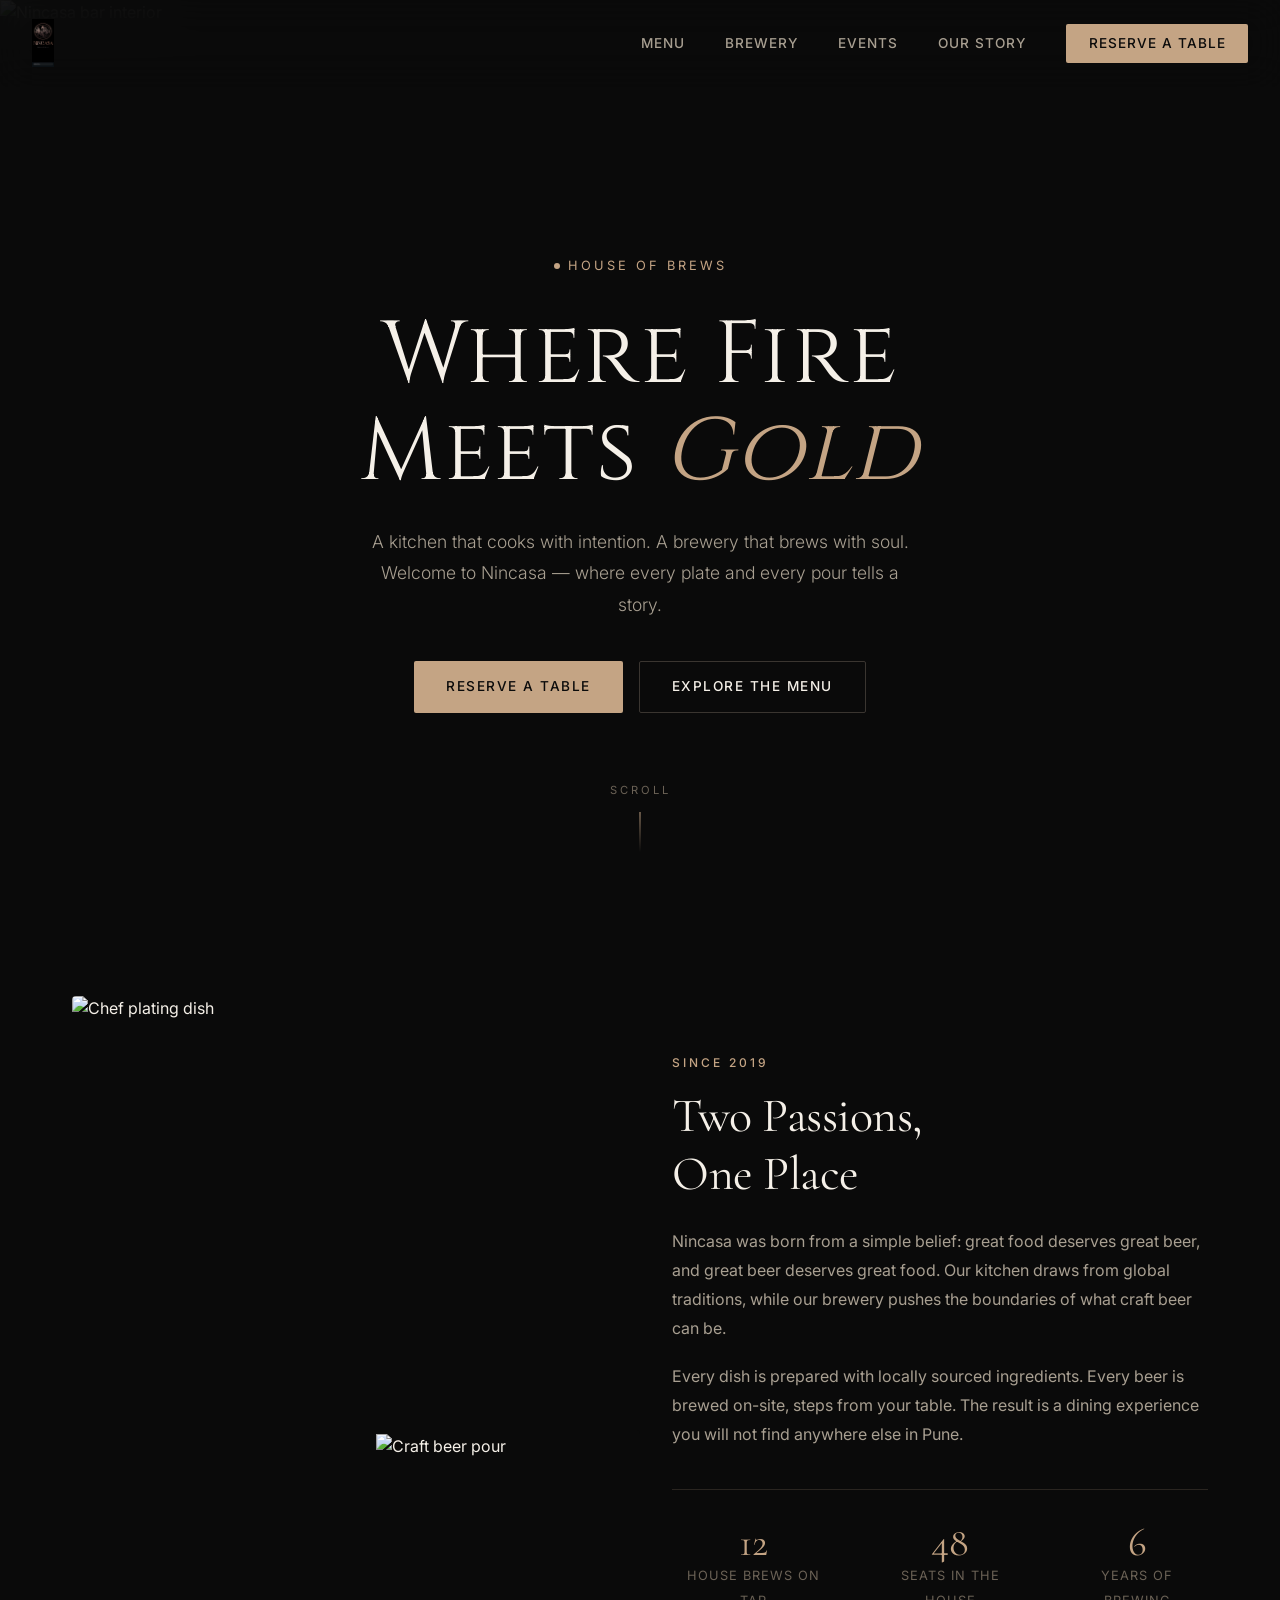
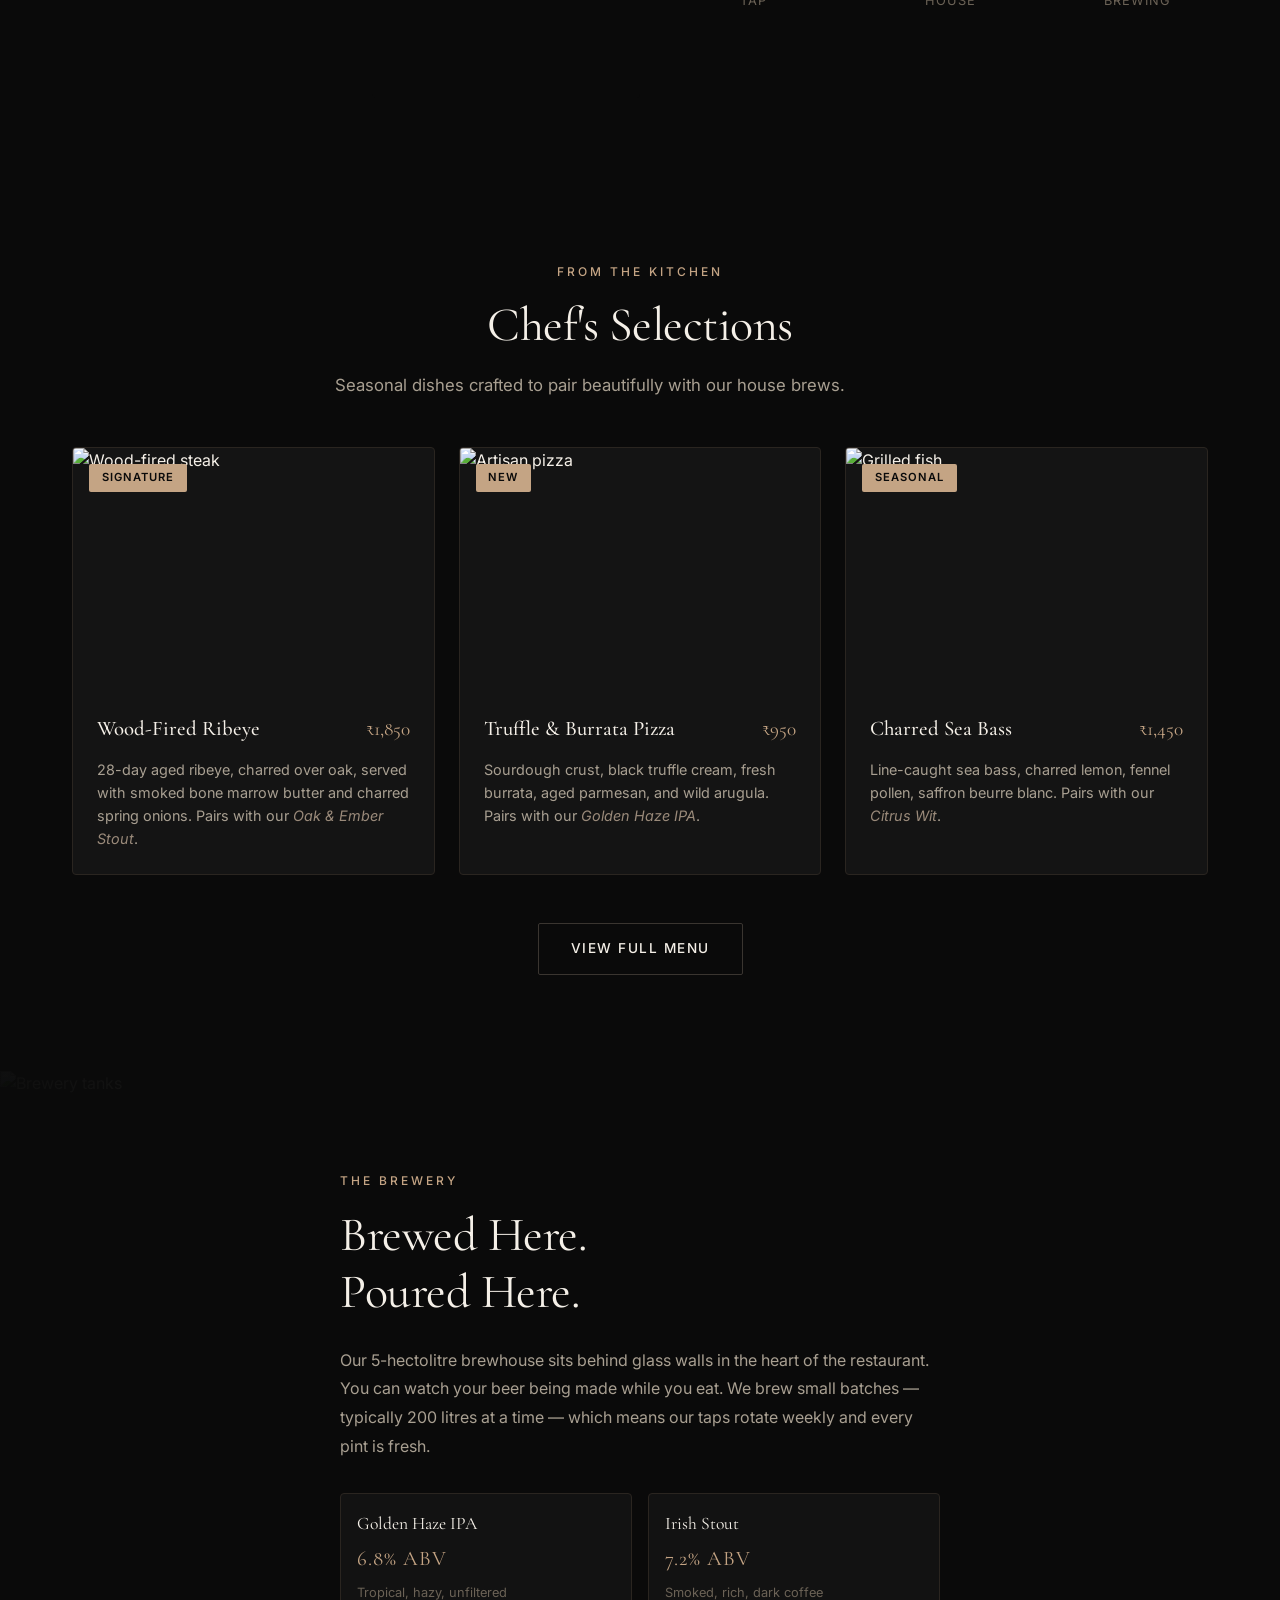
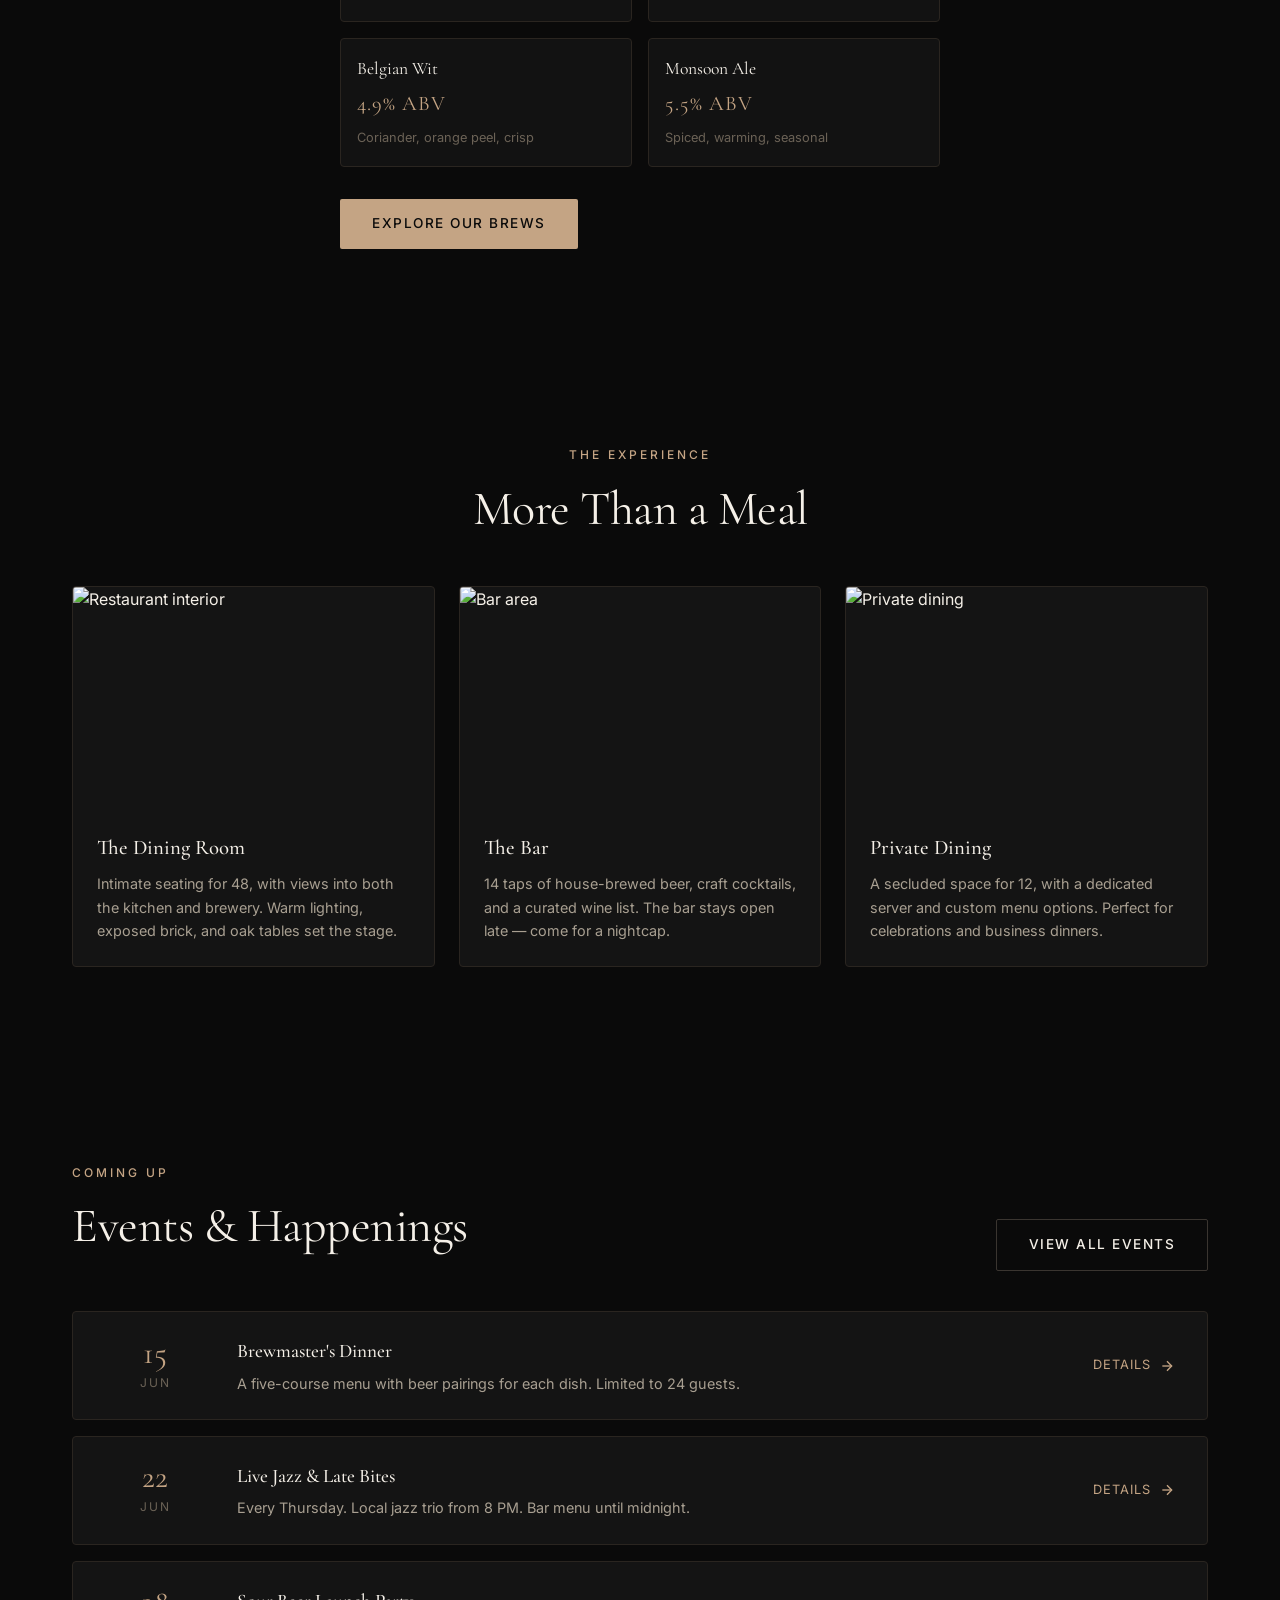
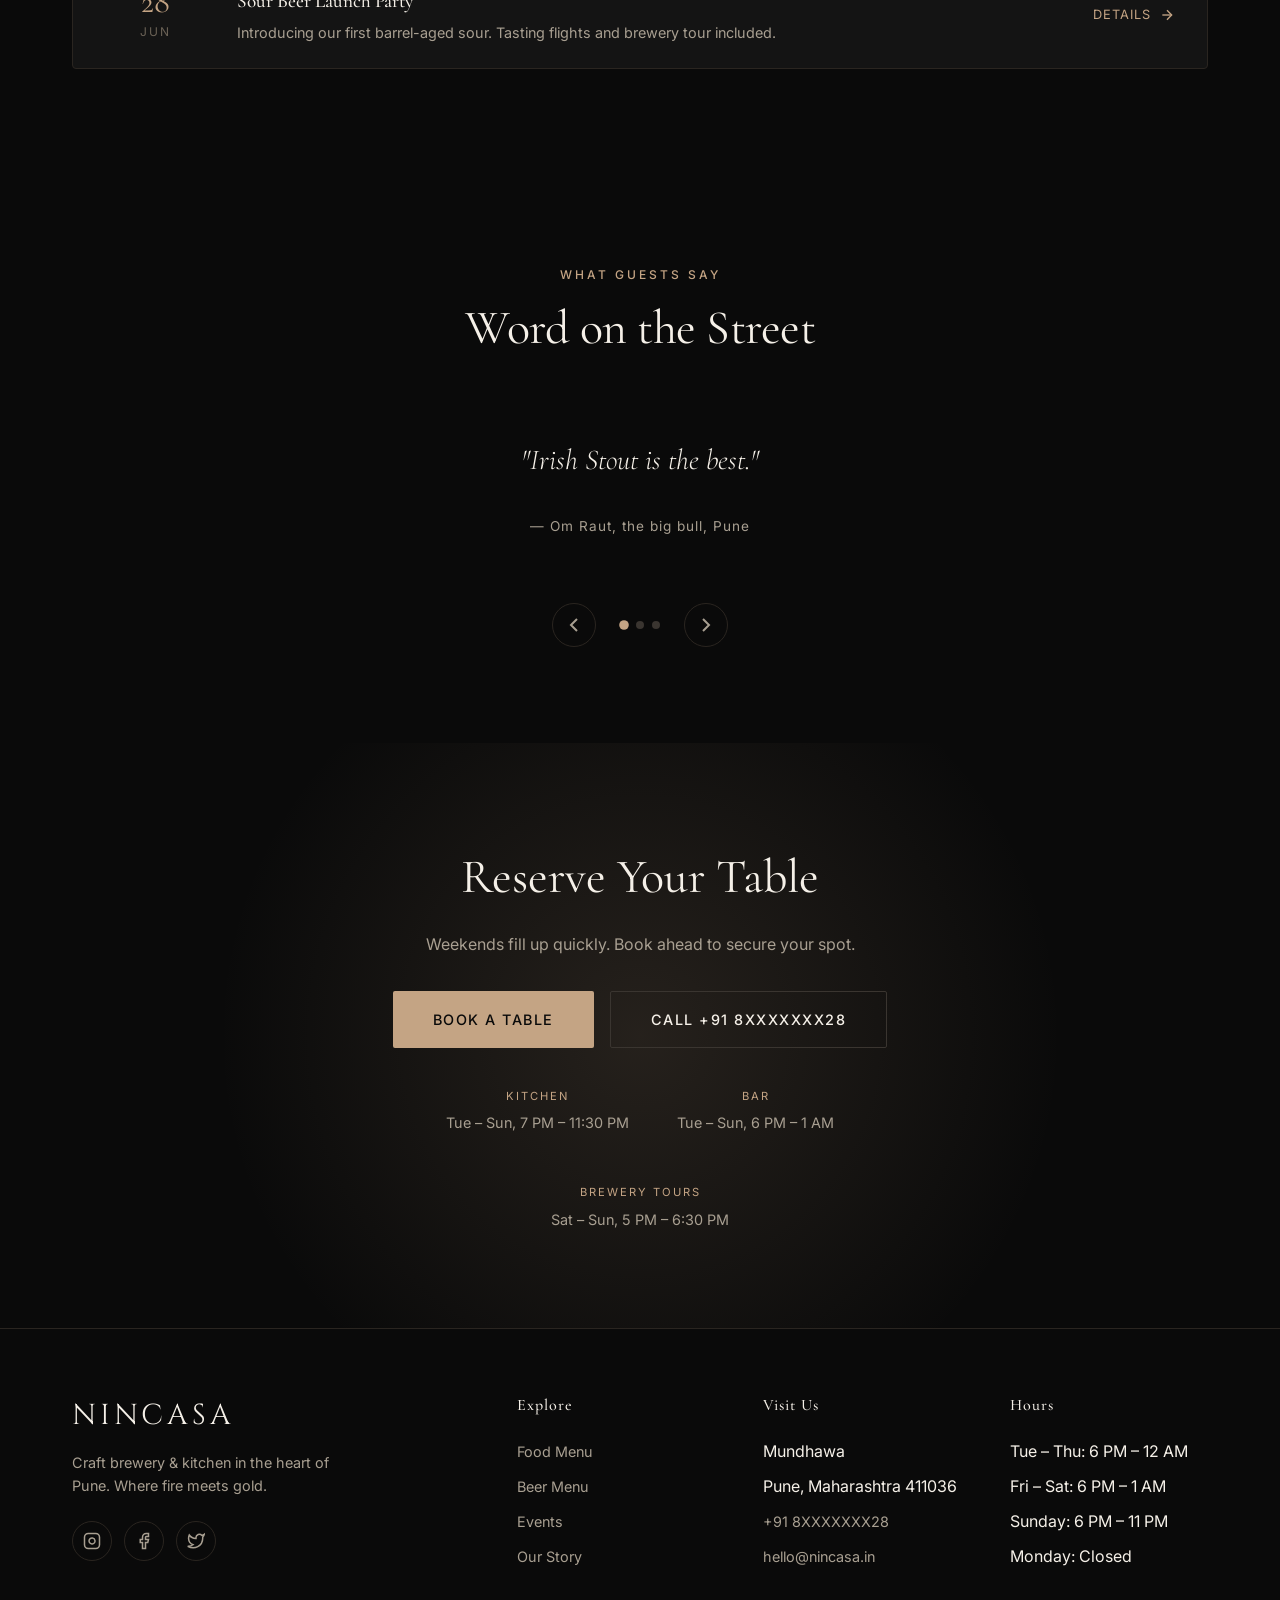
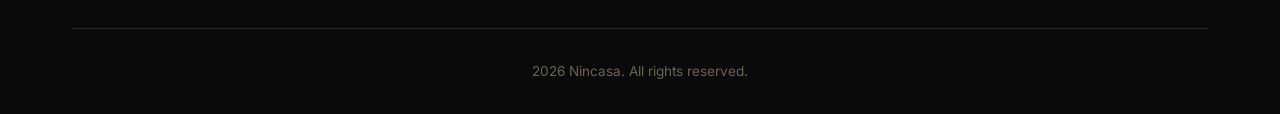
==== commit 5b24f557: "index minor changes" ====
--- a/index.html
+++ b/index.html
@@ -1,16 +1,20 @@
 <!DOCTYPE html>
 <html lang="en">
+
 <head>
     <meta charset="UTF-8">
     <meta name="viewport" content="width=device-width, initial-scale=1.0">
-    <title>Nincasa | Craft Brewery & Kitchen</title>
+    <title>Nincasa | House of Brews</title>
     <link rel="preconnect" href="https://fonts.googleapis.com">
     <link rel="preconnect" href="https://fonts.gstatic.com" crossorigin>
-    <link href="https://fonts.googleapis.com/css2?family=Cinzel:wght@400;500;600;700&family=Cormorant+Garamond:ital,wght@0,300;0,400;0,500;0,600;0,700;1,300;1,400;1,500&family=Inter:wght@300;400;500;600&display=swap" rel="stylesheet">
+    <link
+        href="https://fonts.googleapis.com/css2?family=Cinzel:wght@400;500;600;700&family=Cormorant+Garamond:ital,wght@0,300;0,400;0,500;0,600;0,700;1,300;1,400;1,500&family=Inter:wght@300;400;500;600&display=swap"
+        rel="stylesheet">
     <script src="https://cdnjs.cloudflare.com/ajax/libs/gsap/3.12.5/gsap.min.js"></script>
     <script src="https://cdnjs.cloudflare.com/ajax/libs/gsap/3.12.5/ScrollTrigger.min.js"></script>
     <link rel="stylesheet" href="styles.css">
 </head>
+
 <body>
     <!-- Loading Screen -->
     <div class="loader" id="loader">
@@ -49,19 +53,21 @@
     <!-- Hero Section -->
     <section class="hero" id="hero">
         <div class="hero-bg">
-            <img src="https://images.unsplash.com/photo-1514362545857-3bc16c4c7d1b?w=1920&q=80" alt="Nincasa bar interior">
+            <img src="https://images.unsplash.com/photo-1514362545857-3bc16c4c7d1b?w=1920&q=80"
+                alt="Nincasa bar interior">
         </div>
         <div class="hero-overlay"></div>
         <div class="hero-content">
             <div class="hero-badge">
                 <span class="badge-dot"></span>
-                <span>In-House Craft Brewery</span>
+                <span>House of Brews</span>
             </div>
             <h1 class="hero-title" style="font-family: var(--font-logo), serif; font-weight: 400; letter-spacing: 2px;">
                 <span class="line">Where Fire</span>
                 <span class="line">Meets <em>Gold</em></span>
             </h1>
-            <p class="hero-subtitle">A kitchen that cooks with intention. A brewery that brews with soul. Welcome to Nincasa — where every plate and every pour tells a story.</p>
+            <p class="hero-subtitle">A kitchen that cooks with intention. A brewery that brews with soul. Welcome to
+                Nincasa — where every plate and every pour tells a story.</p>
             <div class="hero-actions">
                 <a href="contact.html" class="btn btn-gold">Reserve a Table</a>
                 <a href="menu.html" class="btn btn-outline">Explore the Menu</a>
@@ -79,17 +85,23 @@
             <div class="intro-grid">
                 <div class="intro-visual reveal">
                     <div class="intro-img-main">
-                        <img src="https://images.unsplash.com/photo-1559339352-11d035aa65de?w=800&q=80" alt="Chef plating dish">
+                        <img src="https://images.unsplash.com/photo-1559339352-11d035aa65de?w=800&q=80"
+                            alt="Chef plating dish">
                     </div>
                     <div class="intro-img-accent">
-                        <img src="https://images.unsplash.com/photo-1535958636474-b021ee887b13?w=400&q=80" alt="Craft beer pour">
+                        <img src="https://images.unsplash.com/photo-1535958636474-b021ee887b13?w=400&q=80"
+                            alt="Craft beer pour">
                     </div>
                 </div>
                 <div class="intro-content reveal">
                     <span class="section-tag">Since 2019</span>
                     <h2 class="section-title">Two Passions,<br>One Place</h2>
-                    <p class="intro-text">Nincasa was born from a simple belief: great food deserves great beer, and great beer deserves great food. Our kitchen draws from global traditions, while our brewery pushes the boundaries of what craft beer can be.</p>
-                    <p class="intro-text">Every dish is prepared with locally sourced ingredients. Every beer is brewed on-site, steps from your table. The result is a dining experience you will not find anywhere else in Pune.</p>
+                    <p class="intro-text">Nincasa was born from a simple belief: great food deserves great beer, and
+                        great beer deserves great food. Our kitchen draws from global traditions, while our brewery
+                        pushes the boundaries of what craft beer can be.</p>
+                    <p class="intro-text">Every dish is prepared with locally sourced ingredients. Every beer is brewed
+                        on-site, steps from your table. The result is a dining experience you will not find anywhere
+                        else in Pune.</p>
                     <div class="intro-stats">
                         <div class="intro-stat">
                             <span class="stat-num">12</span>
@@ -120,7 +132,8 @@
             <div class="menu-showcase">
                 <div class="menu-card reveal">
                     <div class="menu-card-img">
-                        <img src="https://images.unsplash.com/photo-1544025162-d76694265947?w=600&q=80" alt="Wood-fired steak">
+                        <img src="https://images.unsplash.com/photo-1544025162-d76694265947?w=600&q=80"
+                            alt="Wood-fired steak">
                         <span class="menu-card-tag">Signature</span>
                     </div>
                     <div class="menu-card-body">
@@ -128,12 +141,14 @@
                             <h3>Wood-Fired Ribeye</h3>
                             <span class="menu-card-price">₹1,850</span>
                         </div>
-                        <p>28-day aged ribeye, charred over oak, served with smoked bone marrow butter and charred spring onions. Pairs with our <em>Oak & Ember Stout</em>.</p>
+                        <p>28-day aged ribeye, charred over oak, served with smoked bone marrow butter and charred
+                            spring onions. Pairs with our <em>Oak & Ember Stout</em>.</p>
                     </div>
                 </div>
                 <div class="menu-card reveal">
                     <div class="menu-card-img">
-                        <img src="https://images.unsplash.com/photo-1565299624946-b28f40a0ae38?w=600&q=80" alt="Artisan pizza">
+                        <img src="https://images.unsplash.com/photo-1565299624946-b28f40a0ae38?w=600&q=80"
+                            alt="Artisan pizza">
                         <span class="menu-card-tag">New</span>
                     </div>
                     <div class="menu-card-body">
@@ -141,12 +156,14 @@
                             <h3>Truffle & Burrata Pizza</h3>
                             <span class="menu-card-price">₹950</span>
                         </div>
-                        <p>Sourdough crust, black truffle cream, fresh burrata, aged parmesan, and wild arugula. Pairs with our <em>Golden Haze IPA</em>.</p>
+                        <p>Sourdough crust, black truffle cream, fresh burrata, aged parmesan, and wild arugula. Pairs
+                            with our <em>Golden Haze IPA</em>.</p>
                     </div>
                 </div>
                 <div class="menu-card reveal">
                     <div class="menu-card-img">
-                        <img src="https://images.unsplash.com/photo-1467003909585-2f8a72700288?w=600&q=80" alt="Grilled fish">
+                        <img src="https://images.unsplash.com/photo-1467003909585-2f8a72700288?w=600&q=80"
+                            alt="Grilled fish">
                         <span class="menu-card-tag">Seasonal</span>
                     </div>
                     <div class="menu-card-body">
@@ -154,7 +171,9 @@
                             <h3>Charred Sea Bass</h3>
                             <span class="menu-card-price">₹1,450</span>
                         </div>
-                        <p>Line-caught sea bass, charred lemon, fennel pollen, saffron beurre blanc. Pairs with our <em>Citrus Wit</em>.</p>
+                        <p>Line-caught sea bass, charred lemon, fennel pollen, saffron beurre blanc. Pairs with our
+                            <em>Citrus Wit</em>.
+                        </p>
                     </div>
                 </div>
             </div>
@@ -174,7 +193,9 @@
             <div class="brewery-content reveal">
                 <span class="section-tag">The Brewery</span>
                 <h2 class="section-title">Brewed Here.<br>Poured Here.</h2>
-                <p class="brewery-text">Our 5-hectolitre brewhouse sits behind glass walls in the heart of the restaurant. You can watch your beer being made while you eat. We brew small batches — typically 200 litres at a time — which means our taps rotate weekly and every pint is fresh.</p>
+                <p class="brewery-text">Our 5-hectolitre brewhouse sits behind glass walls in the heart of the
+                    restaurant. You can watch your beer being made while you eat. We brew small batches — typically 200
+                    litres at a time — which means our taps rotate weekly and every pint is fresh.</p>
                 <div class="brewery-beers">
                     <div class="beer-item">
                         <span class="beer-name">Golden Haze IPA</span>
@@ -182,12 +203,12 @@
                         <span class="beer-desc">Tropical, hazy, unfiltered</span>
                     </div>
                     <div class="beer-item">
-                        <span class="beer-name">Oak & Ember Stout</span>
+                        <span class="beer-name">Irish Stout</span>
                         <span class="beer-abv">7.2% ABV</span>
-                        <span class="beer-desc">Smoked, rich, dark chocolate</span>
+                        <span class="beer-desc">Smoked, rich, dark coffee</span>
                     </div>
                     <div class="beer-item">
-                        <span class="beer-name">Citrus Wit</span>
+                        <span class="beer-name">Belgian Wit</span>
                         <span class="beer-abv">4.9% ABV</span>
                         <span class="beer-desc">Coriander, orange peel, crisp</span>
                     </div>
@@ -212,29 +233,35 @@
             <div class="experience-grid">
                 <div class="exp-card reveal">
                     <div class="exp-img">
-                        <img src="https://images.unsplash.com/photo-1517248135467-4c7edcad34c4?w=600&q=80" alt="Restaurant interior">
+                        <img src="https://images.unsplash.com/photo-1517248135467-4c7edcad34c4?w=600&q=80"
+                            alt="Restaurant interior">
                     </div>
                     <div class="exp-body">
                         <h3>The Dining Room</h3>
-                        <p>Intimate seating for 48, with views into both the kitchen and brewery. Warm lighting, exposed brick, and oak tables set the stage.</p>
+                        <p>Intimate seating for 48, with views into both the kitchen and brewery. Warm lighting, exposed
+                            brick, and oak tables set the stage.</p>
                     </div>
                 </div>
                 <div class="exp-card reveal">
                     <div class="exp-img">
-                        <img src="https://images.unsplash.com/photo-1470337458703-46ad1756a187?w=600&q=80" alt="Bar area">
+                        <img src="https://images.unsplash.com/photo-1470337458703-46ad1756a187?w=600&q=80"
+                            alt="Bar area">
                     </div>
                     <div class="exp-body">
                         <h3>The Bar</h3>
-                        <p>14 taps of house-brewed beer, craft cocktails, and a curated wine list. The bar stays open late — come for a nightcap.</p>
+                        <p>14 taps of house-brewed beer, craft cocktails, and a curated wine list. The bar stays open
+                            late — come for a nightcap.</p>
                     </div>
                 </div>
                 <div class="exp-card reveal">
                     <div class="exp-img">
-                        <img src="https://images.unsplash.com/photo-1555244162-803834f70033?w=600&q=80" alt="Private dining">
+                        <img src="https://images.unsplash.com/photo-1555244162-803834f70033?w=600&q=80"
+                            alt="Private dining">
                     </div>
                     <div class="exp-body">
                         <h3>Private Dining</h3>
-                        <p>A secluded space for 12, with a dedicated server and custom menu options. Perfect for celebrations and business dinners.</p>
+                        <p>A secluded space for 12, with a dedicated server and custom menu options. Perfect for
+                            celebrations and business dinners.</p>
                     </div>
                 </div>
             </div>
@@ -263,7 +290,11 @@
                     </div>
                     <div class="event-action">
                         <span>Details</span>
-                        <svg width="20" height="20" viewBox="0 0 24 24" fill="none" stroke="currentColor" stroke-width="2"><line x1="5" y1="12" x2="19" y2="12"/><polyline points="12 5 19 12 12 19"/></svg>
+                        <svg width="20" height="20" viewBox="0 0 24 24" fill="none" stroke="currentColor"
+                            stroke-width="2">
+                            <line x1="5" y1="12" x2="19" y2="12" />
+                            <polyline points="12 5 19 12 12 19" />
+                        </svg>
                     </div>
                 </a>
                 <a href="events.html" class="event-row reveal">
@@ -277,7 +308,11 @@
                     </div>
                     <div class="event-action">
                         <span>Details</span>
-                        <svg width="20" height="20" viewBox="0 0 24 24" fill="none" stroke="currentColor" stroke-width="2"><line x1="5" y1="12" x2="19" y2="12"/><polyline points="12 5 19 12 12 19"/></svg>
+                        <svg width="20" height="20" viewBox="0 0 24 24" fill="none" stroke="currentColor"
+                            stroke-width="2">
+                            <line x1="5" y1="12" x2="19" y2="12" />
+                            <polyline points="12 5 19 12 12 19" />
+                        </svg>
                     </div>
                 </a>
                 <a href="events.html" class="event-row reveal">
@@ -291,7 +326,11 @@
                     </div>
                     <div class="event-action">
                         <span>Details</span>
-                        <svg width="20" height="20" viewBox="0 0 24 24" fill="none" stroke="currentColor" stroke-width="2"><line x1="5" y1="12" x2="19" y2="12"/><polyline points="12 5 19 12 12 19"/></svg>
+                        <svg width="20" height="20" viewBox="0 0 24 24" fill="none" stroke="currentColor"
+                            stroke-width="2">
+                            <line x1="5" y1="12" x2="19" y2="12" />
+                            <polyline points="12 5 19 12 12 19" />
+                        </svg>
                     </div>
                 </a>
             </div>
@@ -307,20 +346,23 @@
             </div>
             <div class="testimonials-slider" id="testimonialSlider">
                 <div class="testimonial active">
-                    <blockquote>"The ribeye paired with their stout is the best meal I have had in Pune. You can taste the care in both the food and the beer. This is not just a restaurant — it is an experience."</blockquote>
-                    <cite>— Arjun Mehta, Food Critic, Pune Mirror</cite>
+                    <blockquote>"Irish Stout is the best."</blockquote>
+                    <cite>— Om Raut, the big bull, Pune</cite>
                 </div>
                 <div class="testimonial">
-                    <blockquote>"I came for the beer, stayed for the food, and returned for both. The brewery tour was fascinating — watching them brew while you eat changes how you think about craft beer."</blockquote>
-                    <cite>— Priya Nair, Beer Enthusiast</cite>
+                    <blockquote>"I dont drink beer i drink matcha, but cider is amazing"</blockquote>
+                    <cite>— Dhananjay Patole, the builder, Pune</cite>
                 </div>
                 <div class="testimonial">
-                    <blockquote>"We hosted our company dinner in the private dining room. The custom menu was exceptional, and the service was flawless. Our clients are still talking about it."</blockquote>
-                    <cite>— Vikram Shah, CEO, TechFlow Pune</cite>
+                    <blockquote>"2 beers or not 2 beers? 1 beer is enough for me to get set."</blockquote>
+                    <cite>— Shreeram Patole, the biker, Pune</cite>
                 </div>
                 <div class="testimonial-nav">
                     <button class="testimonial-prev" aria-label="Previous testimonial">
-                        <svg width="24" height="24" viewBox="0 0 24 24" fill="none" stroke="currentColor" stroke-width="2"><polyline points="15 18 9 12 15 6"/></svg>
+                        <svg width="24" height="24" viewBox="0 0 24 24" fill="none" stroke="currentColor"
+                            stroke-width="2">
+                            <polyline points="15 18 9 12 15 6" />
+                        </svg>
                     </button>
                     <div class="testimonial-dots">
                         <span class="dot active"></span>
@@ -328,7 +370,10 @@
                         <span class="dot"></span>
                     </div>
                     <button class="testimonial-next" aria-label="Next testimonial">
-                        <svg width="24" height="24" viewBox="0 0 24 24" fill="none" stroke="currentColor" stroke-width="2"><polyline points="9 18 15 12 9 6"/></svg>
+                        <svg width="24" height="24" viewBox="0 0 24 24" fill="none" stroke="currentColor"
+                            stroke-width="2">
+                            <polyline points="9 18 15 12 9 6" />
+                        </svg>
                     </button>
                 </div>
             </div>
@@ -343,7 +388,7 @@
                 <p>Weekends fill up quickly. Book ahead to secure your spot.</p>
                 <div class="cta-actions">
                     <a href="contact.html" class="btn btn-gold btn-large">Book a Table</a>
-                    <a href="tel:+918XXXXXXXX1" class="btn btn-outline btn-large">Call +91 8XXXXXXXX1</a>
+                    <a href="tel:+918XXXXXXX28" class="btn btn-outline btn-large">Call +91 8XXXXXXX28</a>
                 </div>
                 <div class="cta-hours">
                     <div class="hours-item">
@@ -368,12 +413,25 @@
         <div class="container">
             <div class="footer-grid">
                 <div class="footer-brand">
-                    <span class="footer-logo" style="font-family: var(--font-logo), serif; letter-spacing: 4px; font-weight: 400;">NINCASA</span>
+                    <span class="footer-logo"
+                        style="font-family: var(--font-logo), serif; letter-spacing: 4px; font-weight: 400;">NINCASA</span>
                     <p>Craft brewery & kitchen in the heart of Pune. Where fire meets gold.</p>
                     <div class="footer-social">
-                        <a href="#" aria-label="Instagram"><svg viewBox="0 0 24 24" fill="none" stroke="currentColor" stroke-width="2"><rect x="2" y="2" width="20" height="20" rx="5"/><path d="M16 11.37A4 4 0 1 1 12.63 8 4 4 0 0 1 16 11.37z"/><line x1="17.5" y1="6.5" x2="17.51" y2="6.5"/></svg></a>
-                        <a href="#" aria-label="Facebook"><svg viewBox="0 0 24 24" fill="none" stroke="currentColor" stroke-width="2"><path d="M18 2h-3a5 5 0 0 0-5 5v3H7v4h3v8h4v-8h3l1-4h-4V7a1 1 0 0 1 1-1h3z"/></svg></a>
-                        <a href="#" aria-label="Twitter"><svg viewBox="0 0 24 24" fill="none" stroke="currentColor" stroke-width="2"><path d="M23 3a10.9 10.9 0 0 1-3.14 1.53 4.48 4.48 0 0 0-7.86 3v1A10.66 10.66 0 0 1 3 4s-4 9 5 13a11.64 11.64 0 0 1-7 2c9 5 20 0 20-11.5a4.5 4.5 0 0 0-.08-.83A7.72 7.72 0 0 0 23 3z"/></svg></a>
+                        <a href="#" aria-label="Instagram"><svg viewBox="0 0 24 24" fill="none" stroke="currentColor"
+                                stroke-width="2">
+                                <rect x="2" y="2" width="20" height="20" rx="5" />
+                                <path d="M16 11.37A4 4 0 1 1 12.63 8 4 4 0 0 1 16 11.37z" />
+                                <line x1="17.5" y1="6.5" x2="17.51" y2="6.5" />
+                            </svg></a>
+                        <a href="#" aria-label="Facebook"><svg viewBox="0 0 24 24" fill="none" stroke="currentColor"
+                                stroke-width="2">
+                                <path d="M18 2h-3a5 5 0 0 0-5 5v3H7v4h3v8h4v-8h3l1-4h-4V7a1 1 0 0 1 1-1h3z" />
+                            </svg></a>
+                        <a href="#" aria-label="Twitter"><svg viewBox="0 0 24 24" fill="none" stroke="currentColor"
+                                stroke-width="2">
+                                <path
+                                    d="M23 3a10.9 10.9 0 0 1-3.14 1.53 4.48 4.48 0 0 0-7.86 3v1A10.66 10.66 0 0 1 3 4s-4 9 5 13a11.64 11.64 0 0 1-7 2c9 5 20 0 20-11.5a4.5 4.5 0 0 0-.08-.83A7.72 7.72 0 0 0 23 3z" />
+                            </svg></a>
                     </div>
                 </div>
                 <div class="footer-col">
@@ -388,9 +446,9 @@
                 <div class="footer-col">
                     <h4>Visit Us</h4>
                     <ul>
-                        <li>Lane 7, Koregaon Park</li>
-                        <li>Pune, Maharashtra 411001</li>
-                        <li><a href="tel:+918XXXXXXXX1">+91 8XXXXXXXX1</a></li>
+                        <li>Mundhawa</li>
+                        <li>Pune, Maharashtra 411036</li>
+                        <li><a href="tel:+918XXXXXXX28">+91 8XXXXXXX28</a></li>
                         <li><a href="mailto:hello@nincasa.in">hello@nincasa.in</a></li>
                     </ul>
                 </div>
@@ -412,4 +470,5 @@
 
     <script src="scripts.js"></script>
 </body>
+
 </html>
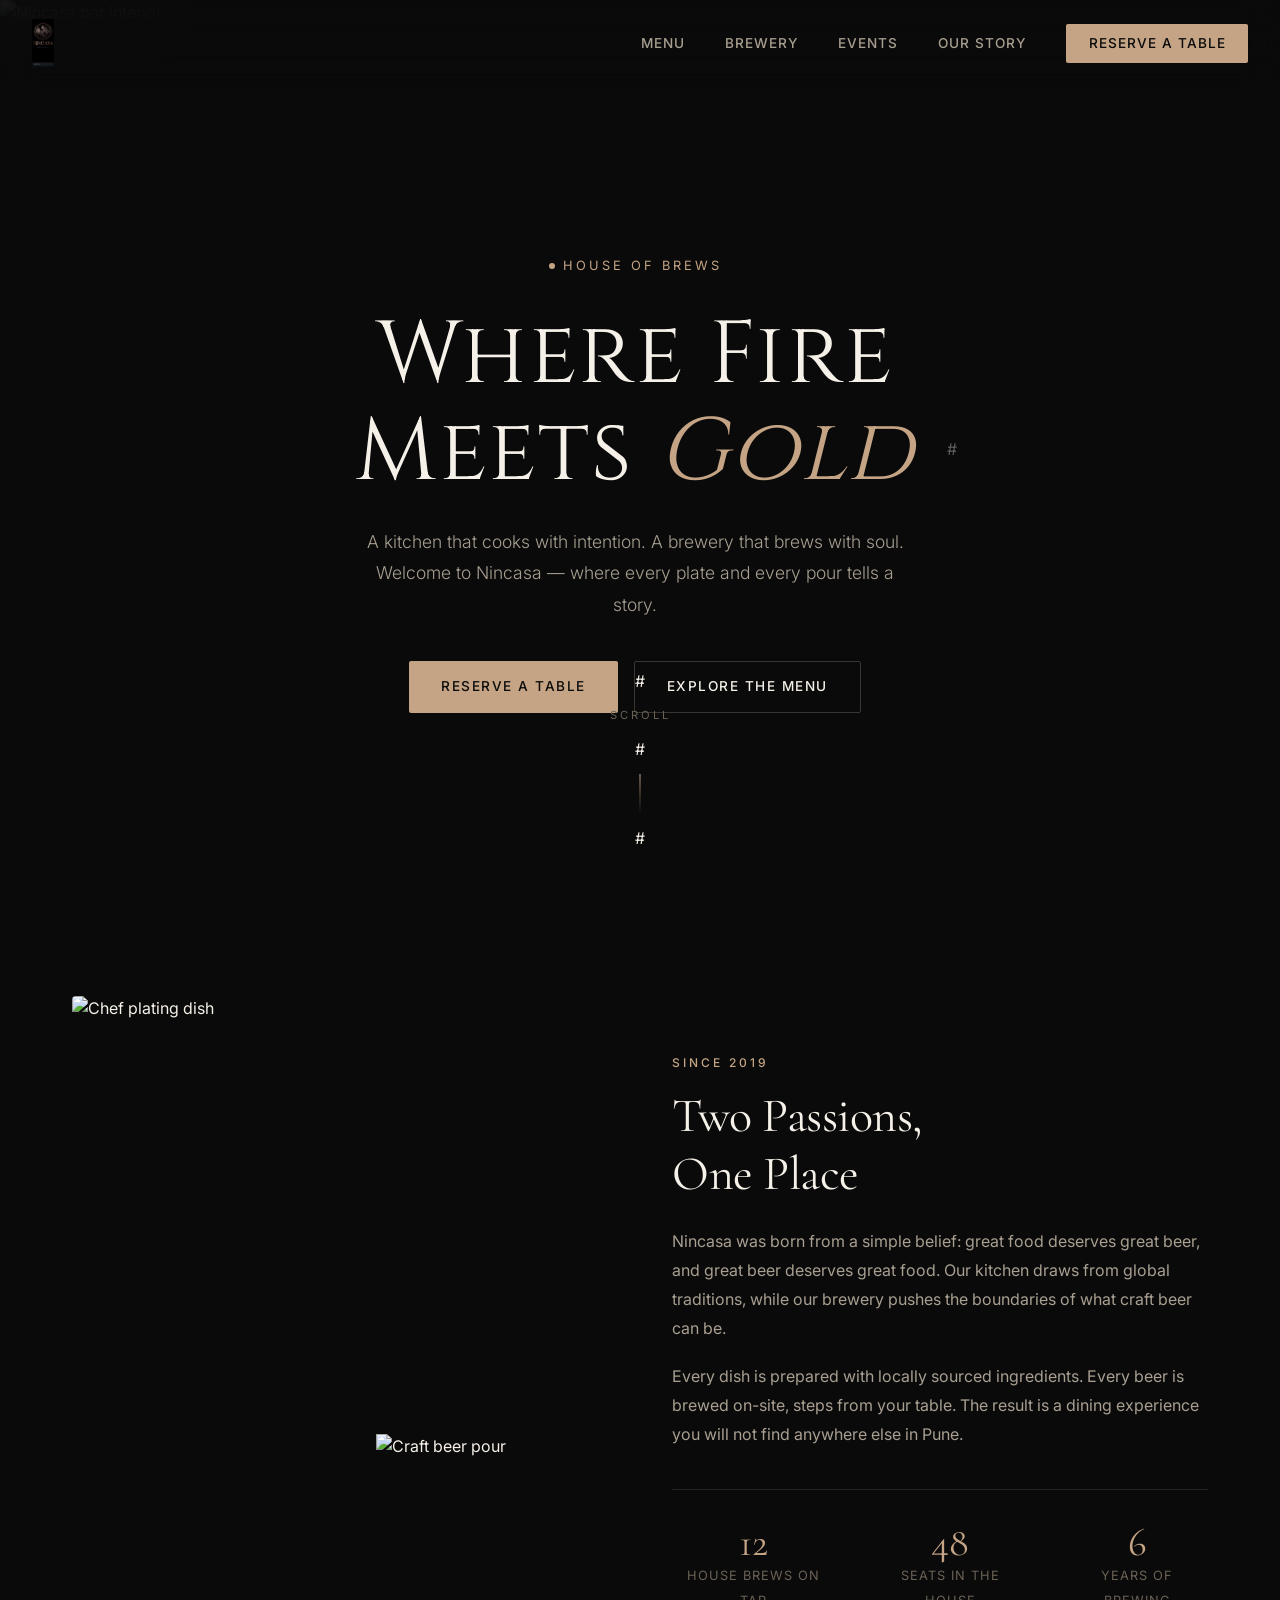
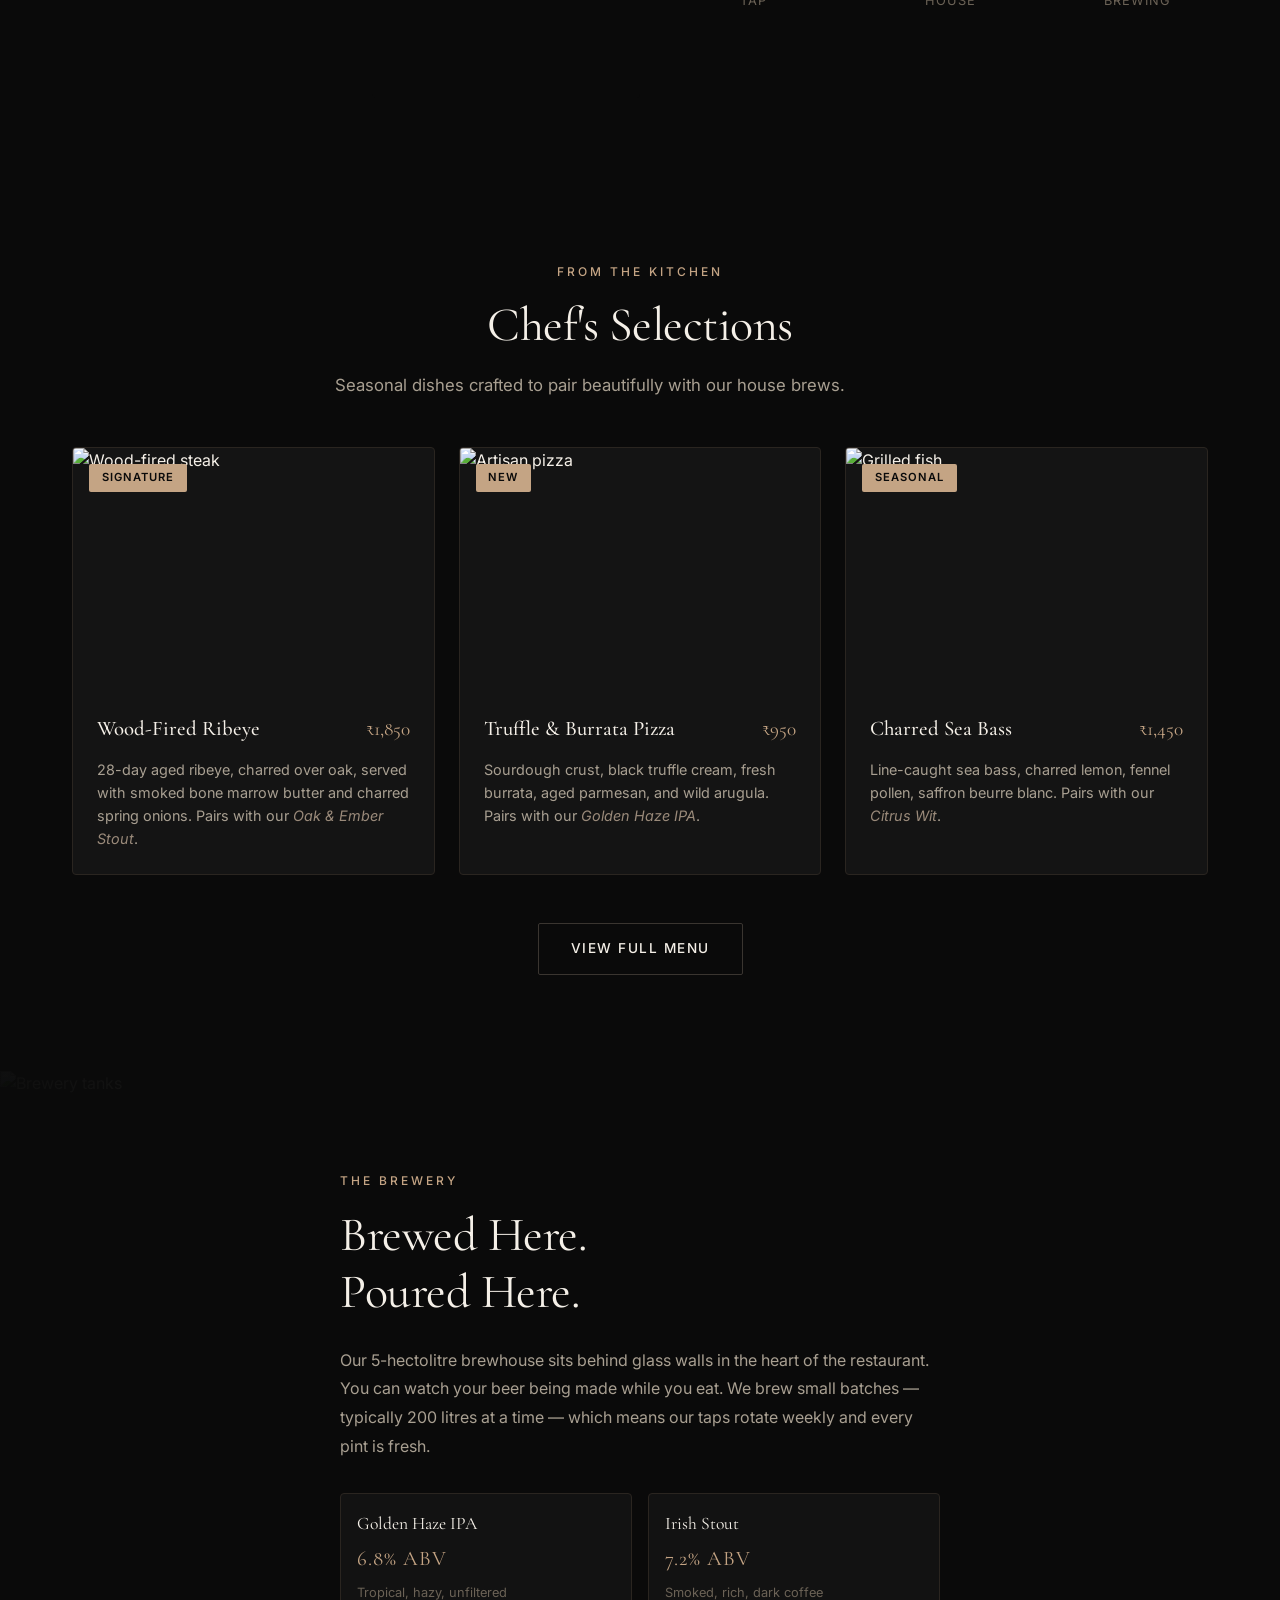
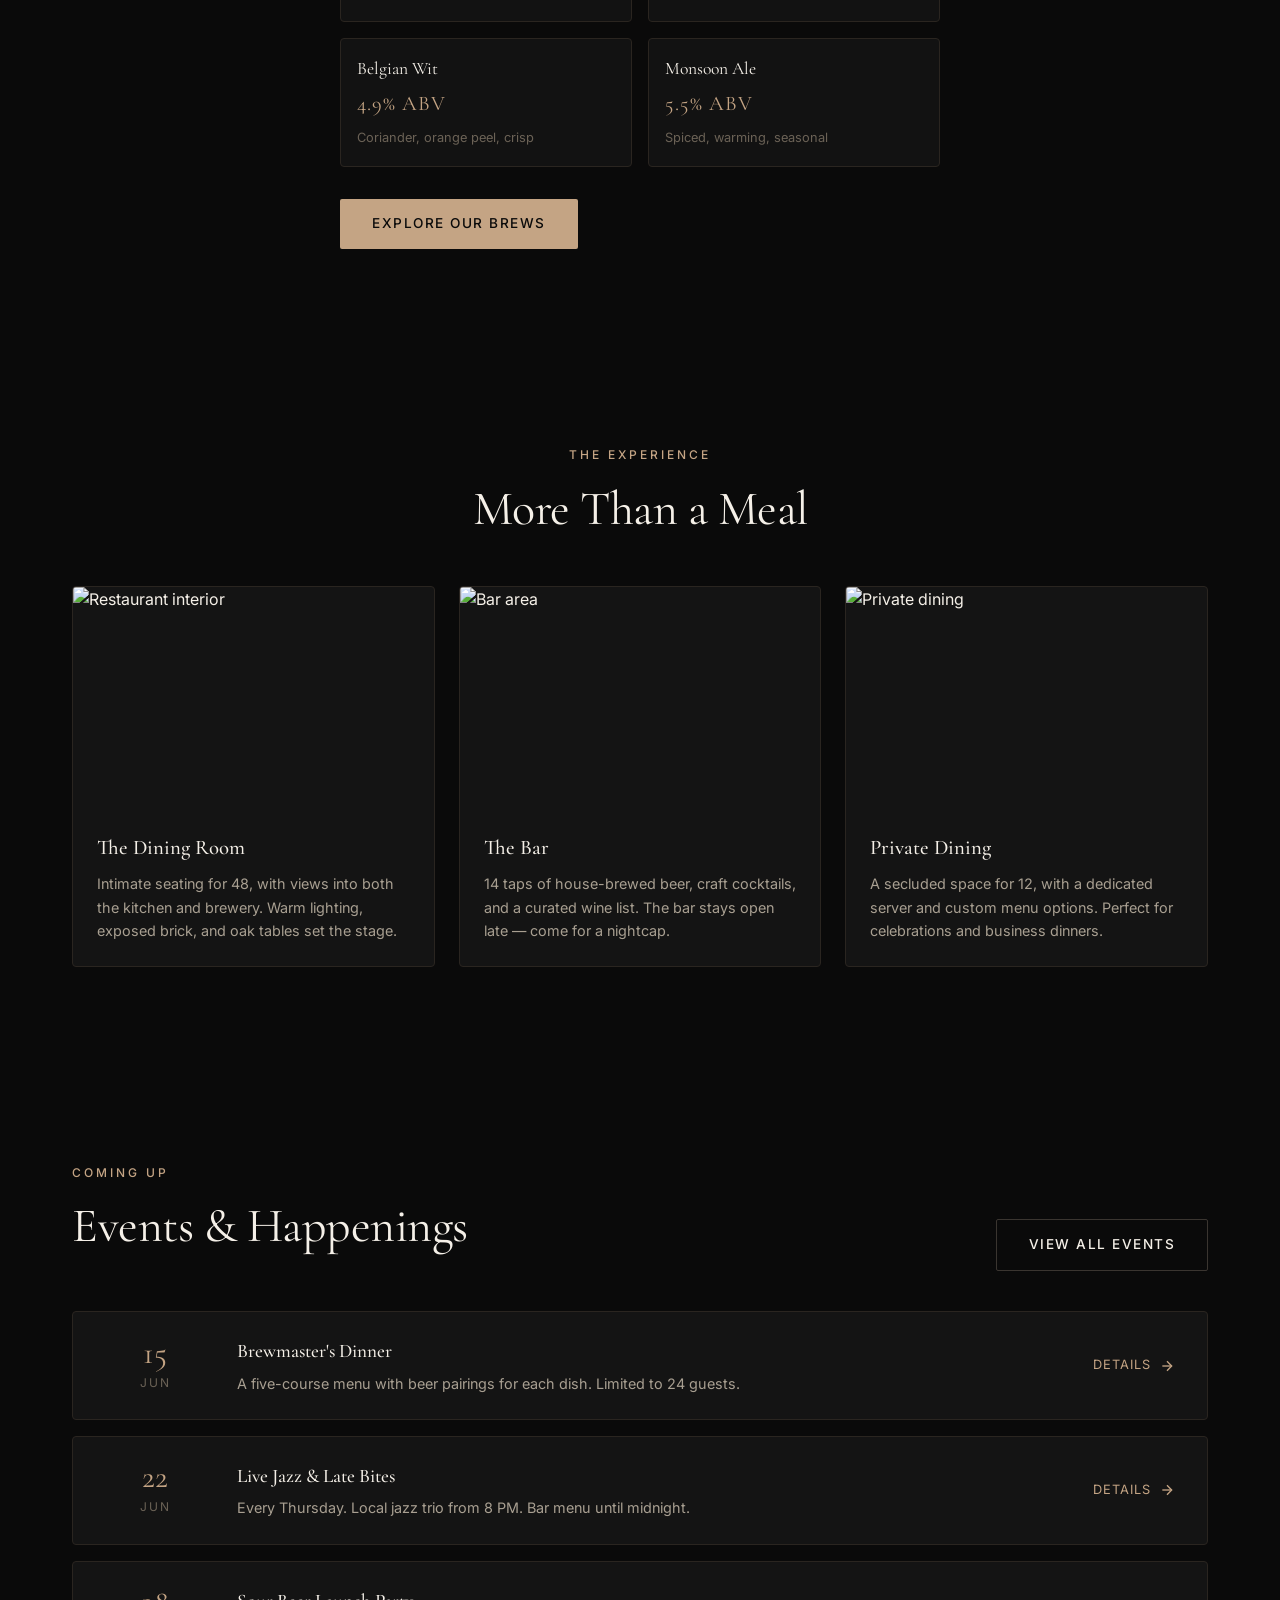
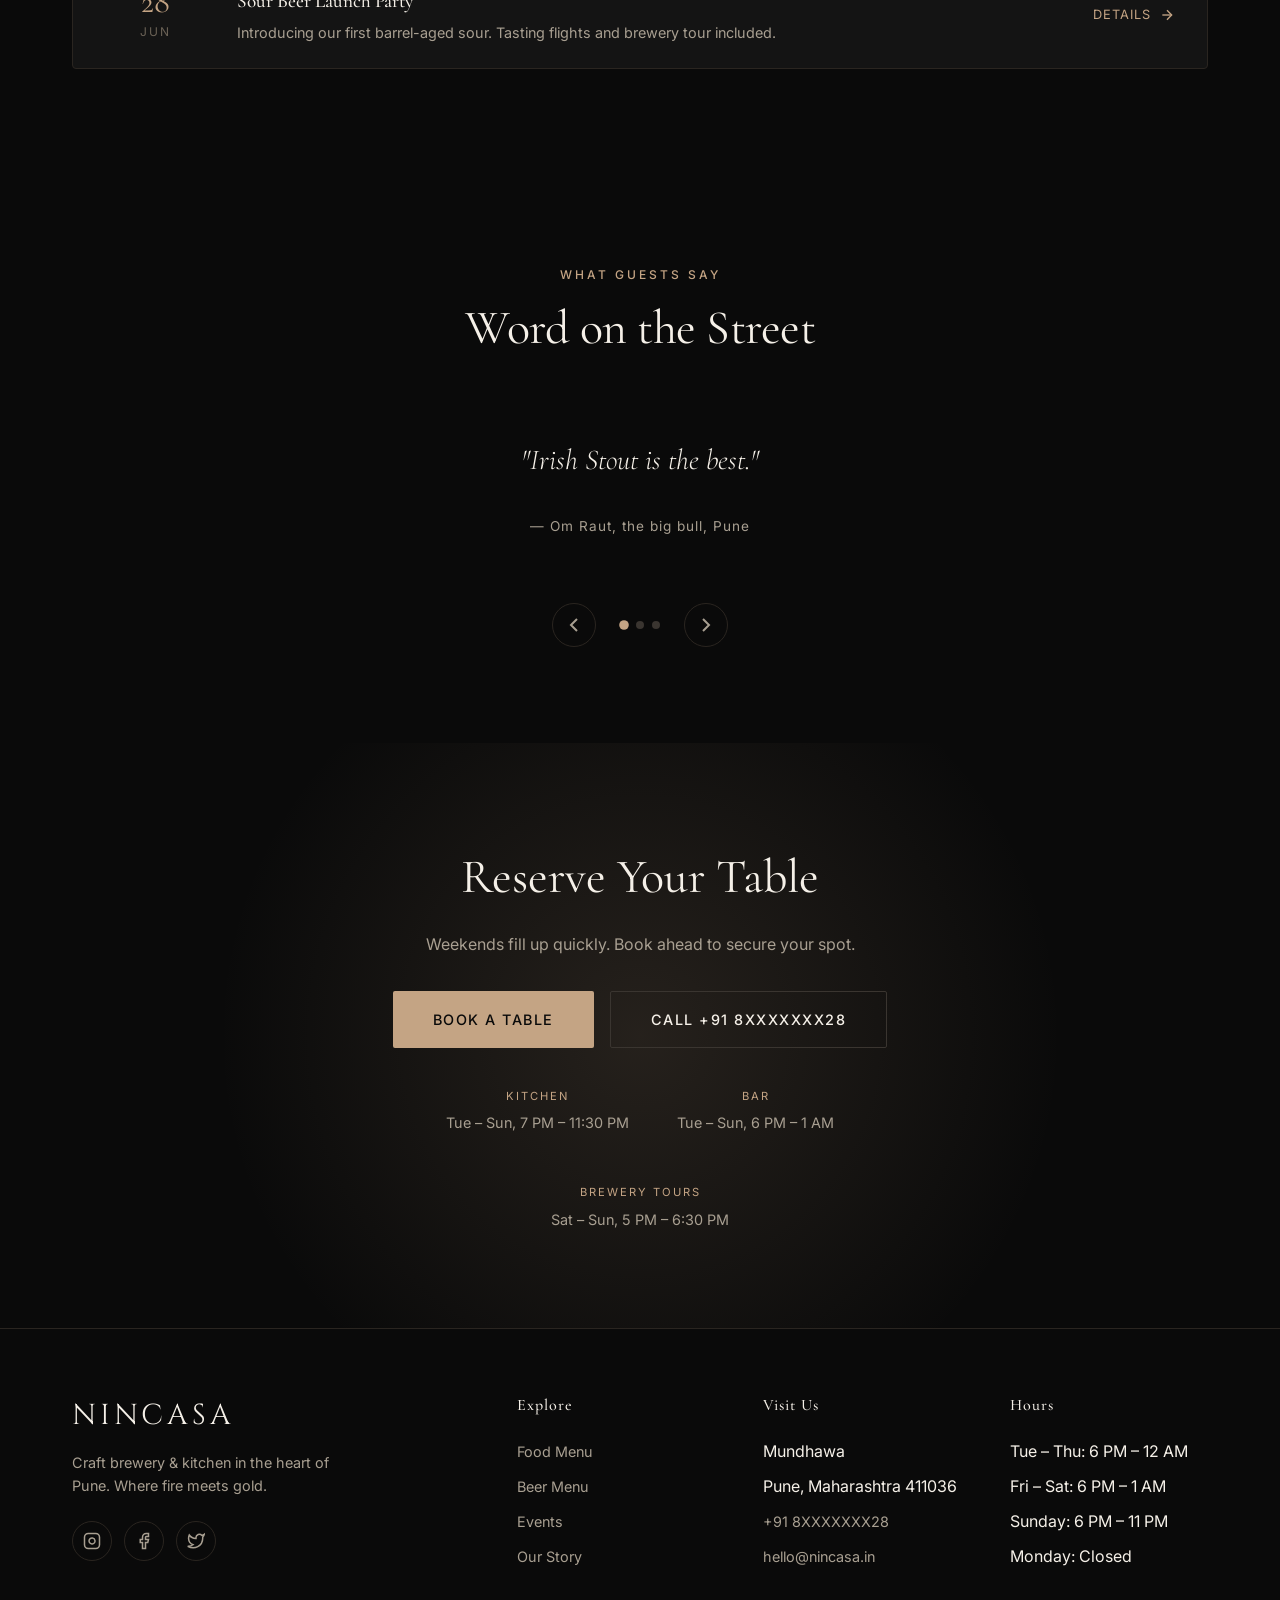
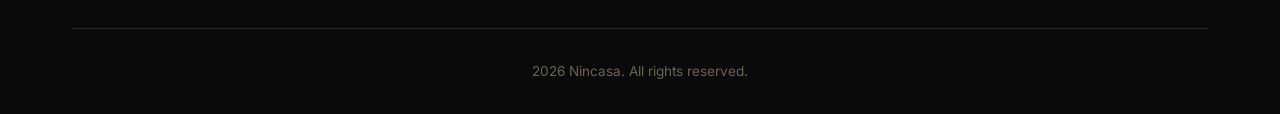
==== commit 2e3afcbc: "3rd commit Address changes" ====
--- a/index.html
+++ b/index.html
@@ -73,10 +73,10 @@
                 <a href="menu.html" class="btn btn-outline">Explore the Menu</a>
             </div>
         </div>
-        <div class="hero-scroll">
-            <span>Scroll</span>
-            <div class="scroll-line"></div>
-        </div>
+        #<div class="hero-scroll">
+            # <span>Scroll</span>
+            # <div class="scroll-line"></div>
+            #</div>
     </section>
 
     <!-- Introduction -->
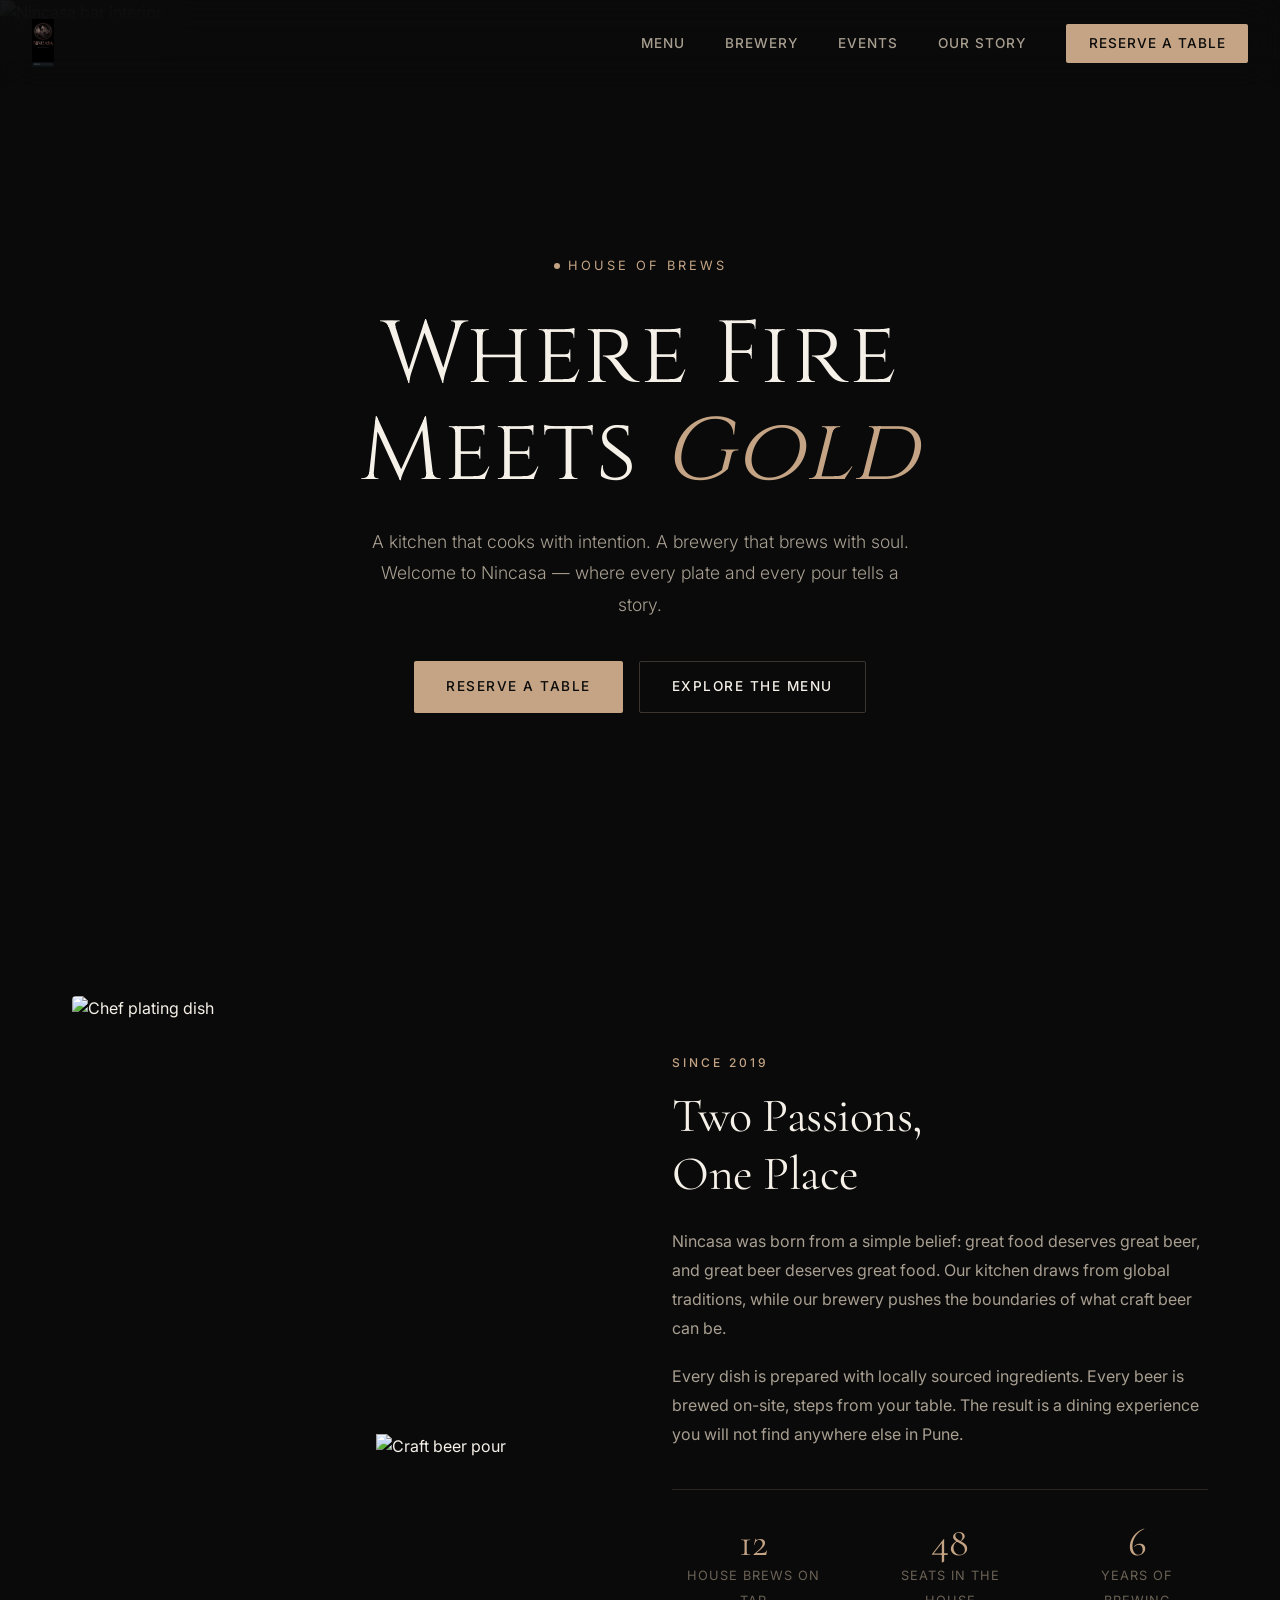
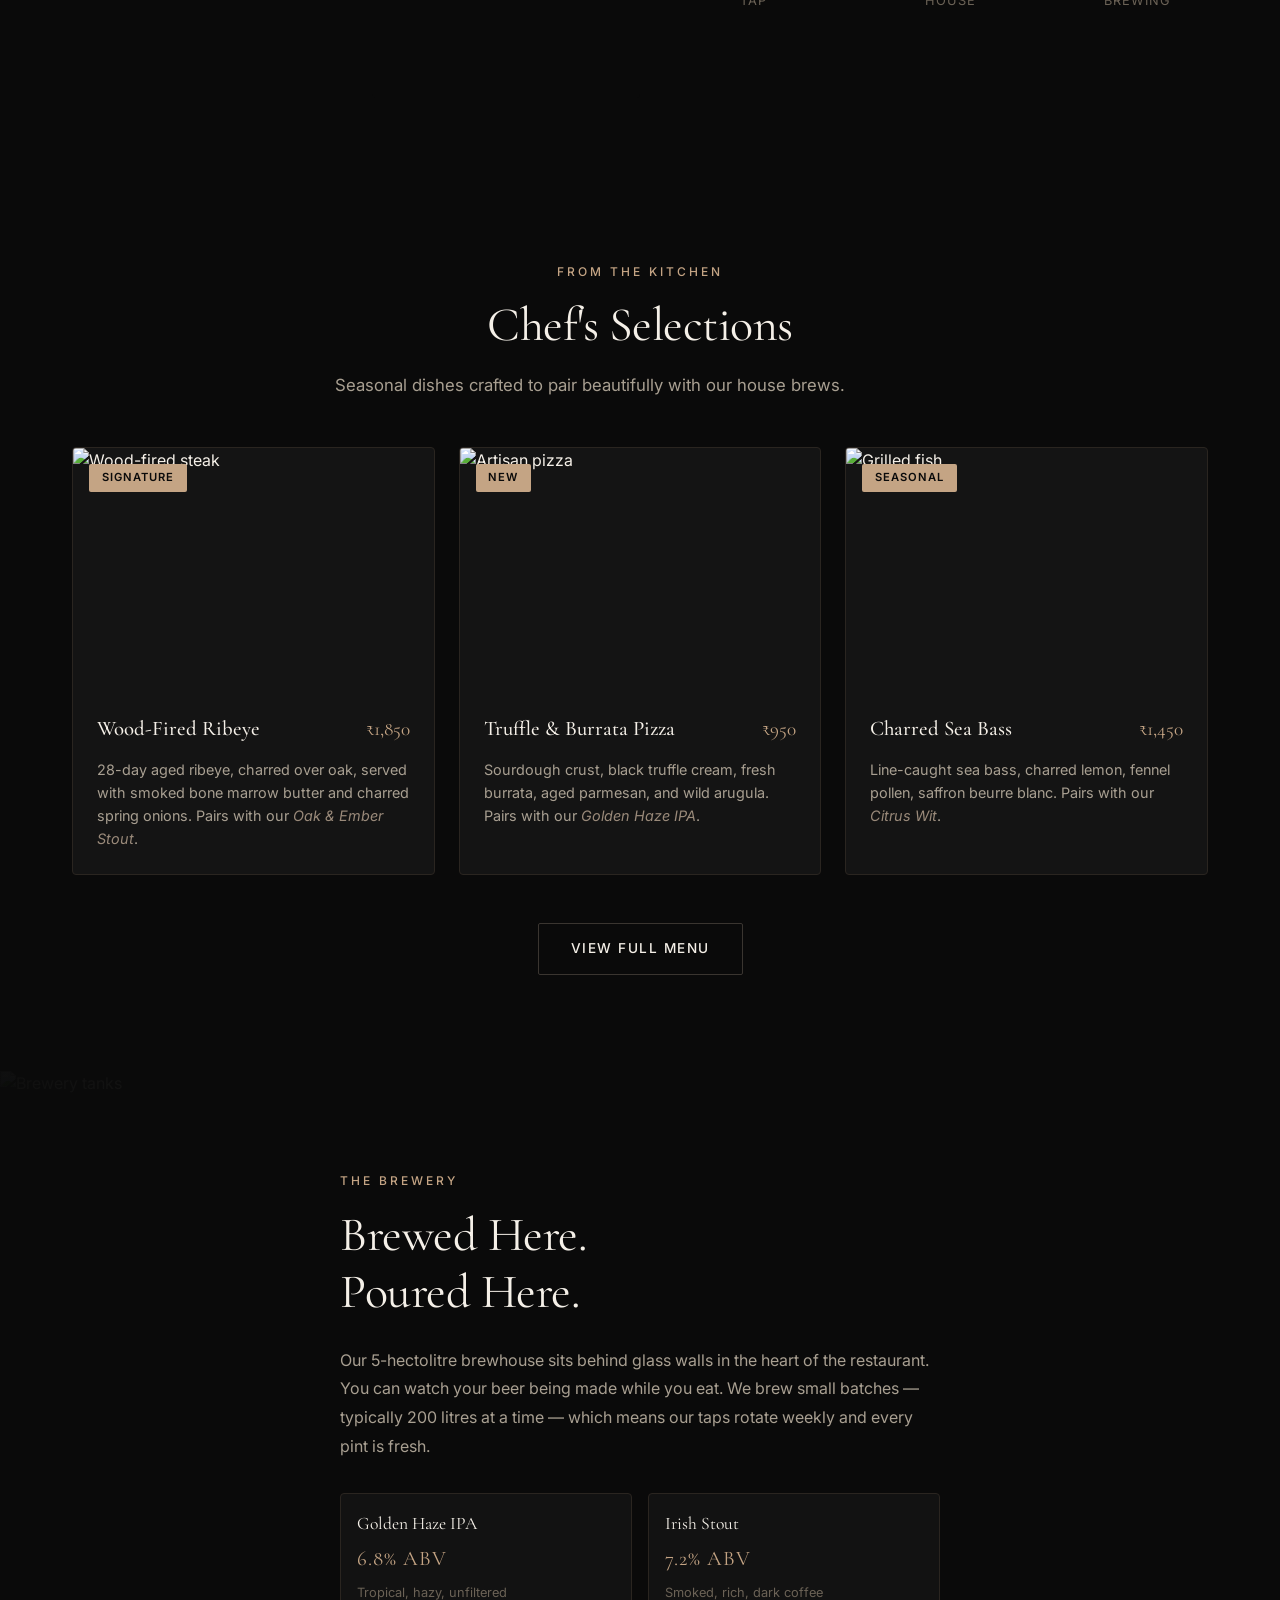
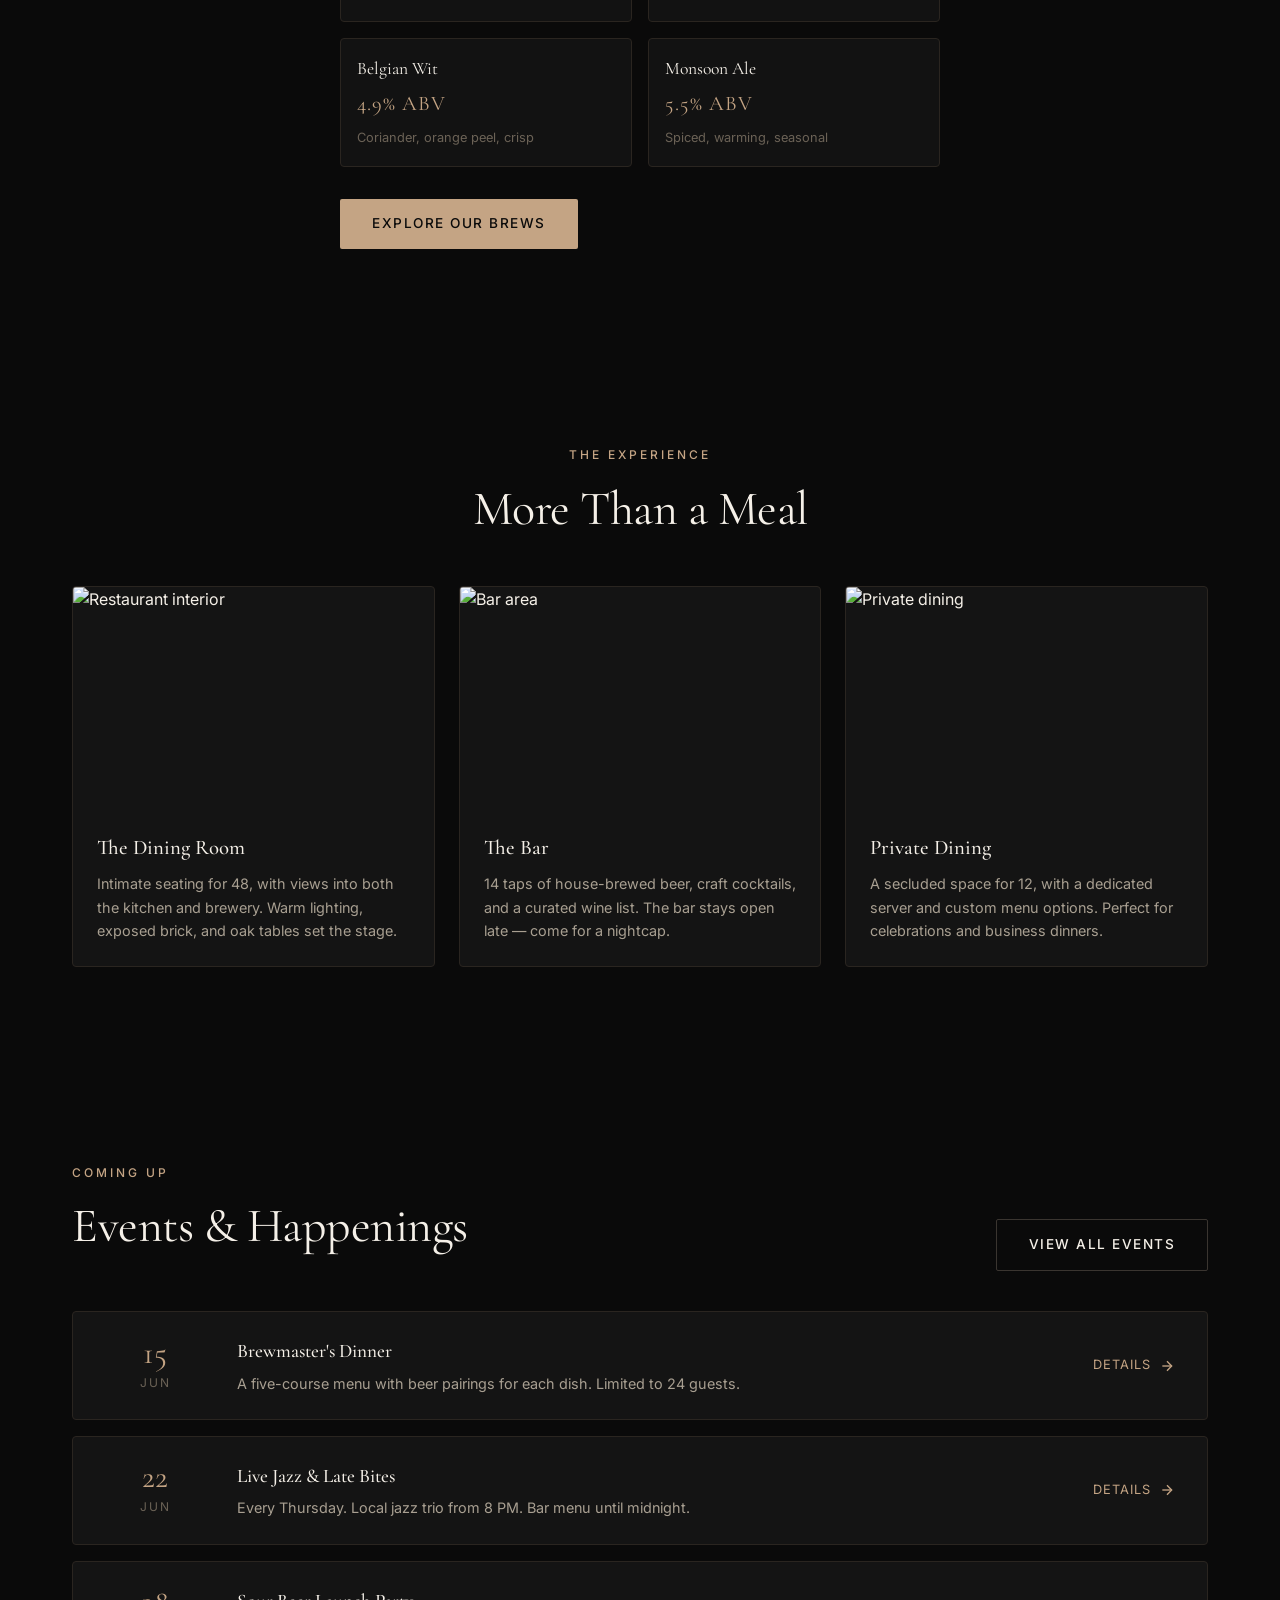
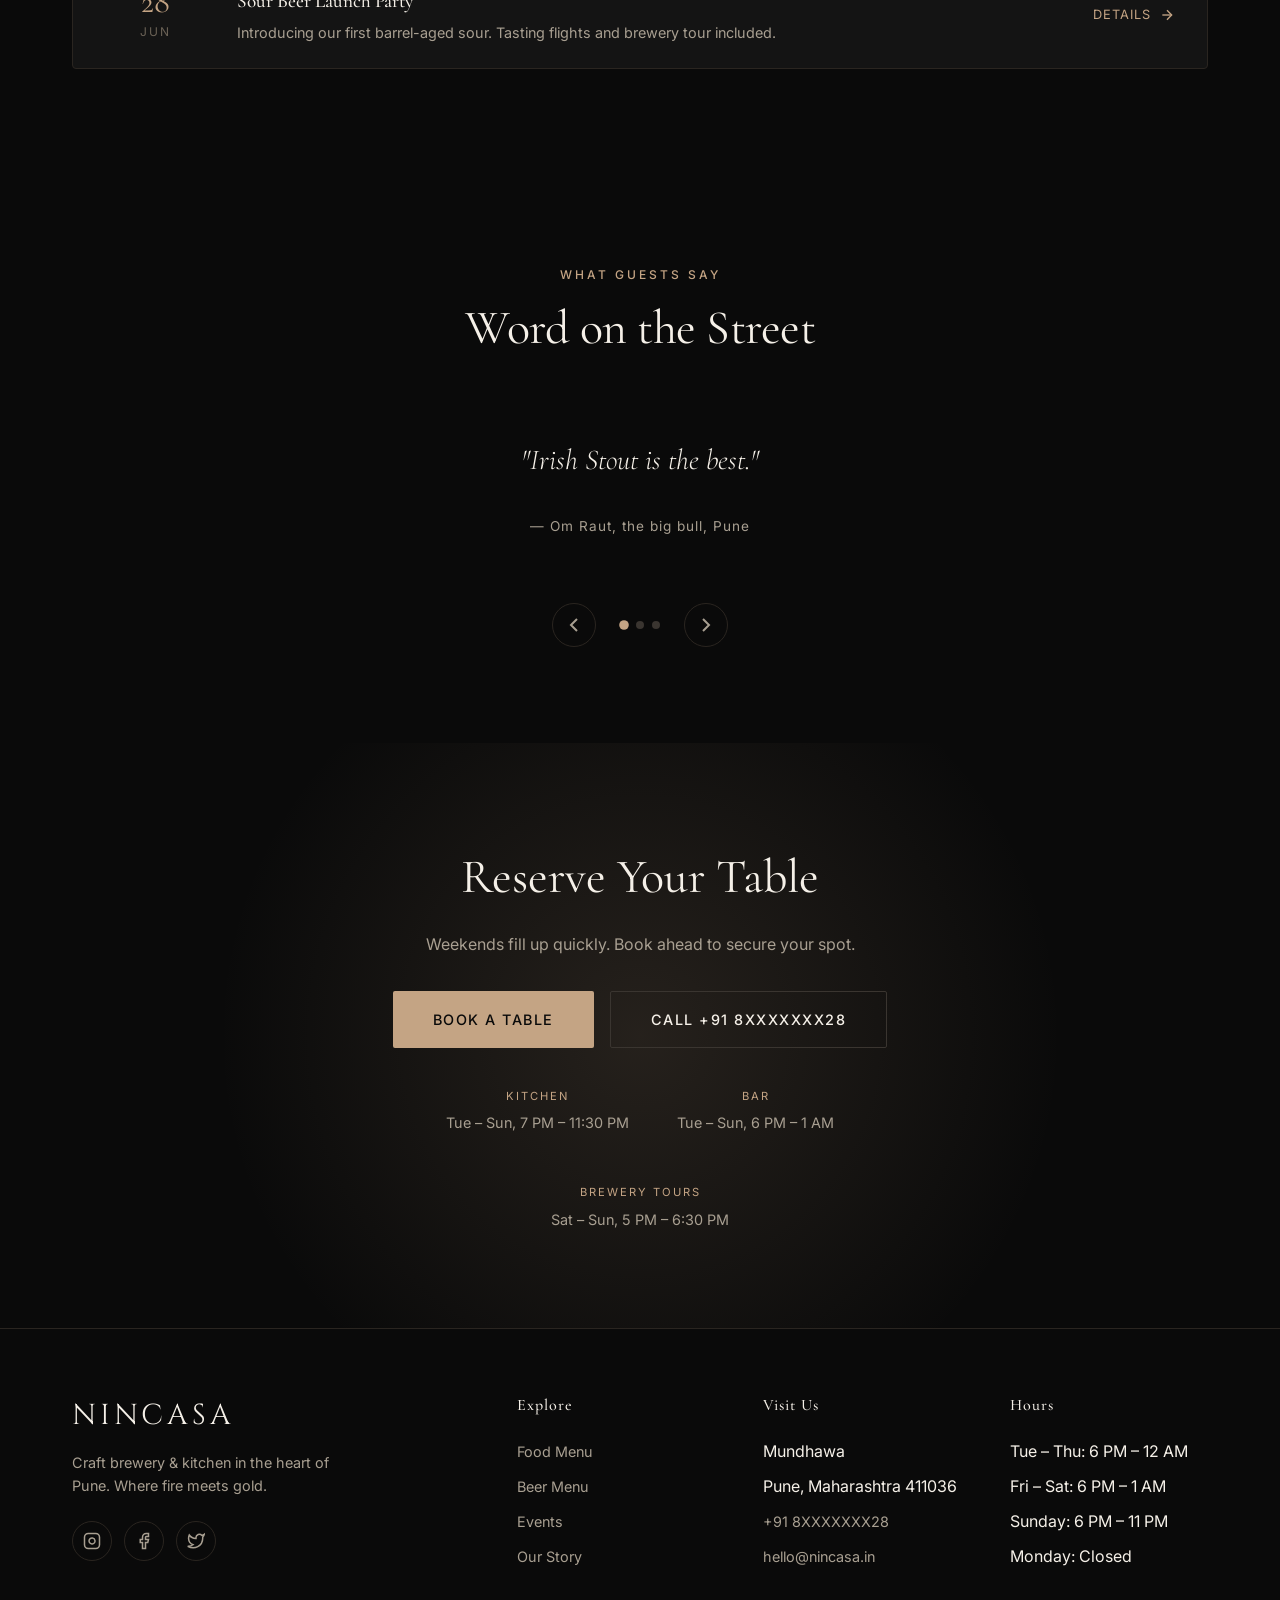
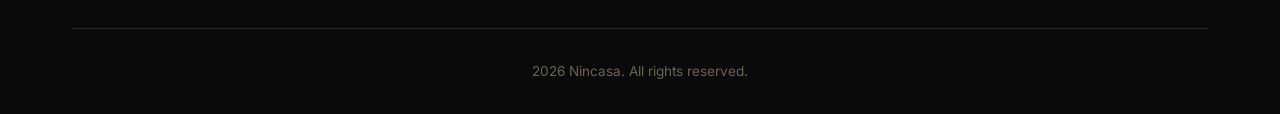
==== commit e6ba20d9: "3rd commit scroll remove" ====
--- a/index.html
+++ b/index.html
@@ -73,10 +73,10 @@
                 <a href="menu.html" class="btn btn-outline">Explore the Menu</a>
             </div>
         </div>
-        #<div class="hero-scroll">
+        <!-- <div class="hero-scroll">
             # <span>Scroll</span>
             # <div class="scroll-line"></div>
-            #</div>
+            #</div> -->
     </section>
 
     <!-- Introduction -->
